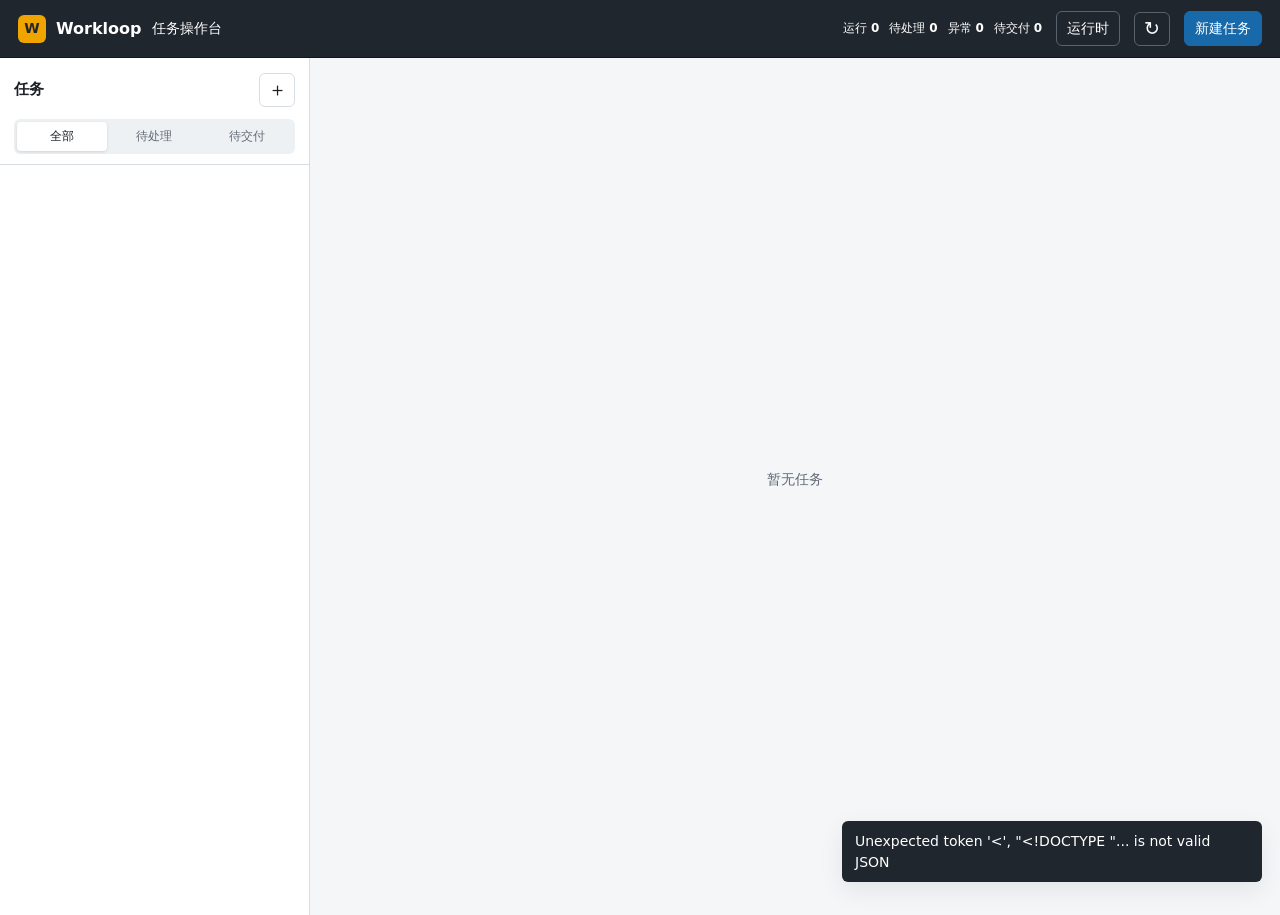
==== app/web/static/index.html @ a3e14381 "feat: complete self-hosted agent orchestration" ====
<!doctype html>
<html lang="zh-CN">
<head>
  <meta charset="utf-8">
  <meta name="viewport" content="width=device-width,initial-scale=1">
  <title>Workloop</title>
  <style>
    :root {
      --bg: #f4f6f8;
      --surface: #ffffff;
      --surface-2: #eef1f4;
      --line: #d8dde3;
      --text: #1b2026;
      --muted: #626b75;
      --accent: #1769aa;
      --accent-strong: #0f527f;
      --green: #197a4b;
      --green-bg: #e8f5ed;
      --amber: #946200;
      --amber-bg: #fff3d2;
      --red: #ad2f2f;
      --red-bg: #fdecec;
      --purple: #6950a1;
      --focus: #f0a400;
      --shadow: 0 8px 24px rgba(23, 31, 42, .08);
    }
    * { box-sizing: border-box; letter-spacing: 0; }
    html, body { margin: 0; min-height: 100%; background: var(--bg); color: var(--text); }
    body { font: 14px/1.45 Inter, ui-sans-serif, system-ui, -apple-system, "Segoe UI", sans-serif; }
    button, input, textarea, select { font: inherit; color: inherit; }
    button:focus-visible, input:focus-visible, textarea:focus-visible, select:focus-visible,
    [tabindex]:focus-visible { outline: 3px solid color-mix(in srgb, var(--focus) 70%, transparent); outline-offset: 2px; }
    button { border: 0; cursor: pointer; }
    .skip-link { position: fixed; left: 10px; top: -60px; z-index: 100; padding: 8px 10px; background: #fff; color: #111; }
    .skip-link:focus { top: 8px; }
    .topbar {
      height: 58px; display: flex; align-items: center; gap: 14px; padding: 0 18px;
      background: #20262d; color: #fff; border-bottom: 1px solid #11161b;
      position: sticky; top: 0; z-index: 20;
    }
    .brand { display: flex; align-items: center; gap: 10px; min-width: 260px; }
    .brand-mark {
      width: 28px; height: 28px; display: grid; place-items: center; border-radius: 6px;
      background: #f0a400; color: #20262d; font-weight: 800;
    }
    .brand strong { font-size: 16px; }
    .top-spacer { flex: 1; }
    .metrics { display: flex; gap: 10px; font-size: 12px; white-space: nowrap; }
    .metric strong { font-variant-numeric: tabular-nums; }
    .top-btn, .icon-btn {
      min-height: 34px; border-radius: 6px; background: transparent; color: inherit;
      border: 1px solid #59636e; padding: 6px 10px;
    }
    .top-btn:hover, .icon-btn:hover { background: rgba(255,255,255,.09); }
    .icon-btn { width: 36px; padding: 0; font-size: 19px; }
    .primary { background: var(--accent); color: #fff; border: 1px solid var(--accent); }
    .primary:hover { background: var(--accent-strong); }
    .danger { background: var(--red); color: #fff; border: 1px solid var(--red); }
    .quiet { background: var(--surface); border: 1px solid var(--line); }
    .quiet:hover { background: var(--surface-2); }
    .app { display: grid; grid-template-columns: 310px minmax(0, 1fr); min-height: calc(100vh - 58px); }
    .sidebar { background: var(--surface); border-right: 1px solid var(--line); min-width: 0; }
    .side-head { padding: 15px 14px 10px; border-bottom: 1px solid var(--line); }
    .side-title { display: flex; align-items: center; justify-content: space-between; margin-bottom: 12px; }
    .side-title h1 { font-size: 15px; margin: 0; }
    .filter-tabs { display: grid; grid-template-columns: repeat(3, 1fr); gap: 3px; background: var(--surface-2); padding: 3px; border-radius: 6px; }
    .filter-tabs button { background: transparent; border-radius: 4px; padding: 6px 4px; font-size: 12px; color: var(--muted); }
    .filter-tabs button.active { background: var(--surface); color: var(--text); box-shadow: 0 1px 3px rgba(0,0,0,.12); }
    .task-list { height: calc(100vh - 150px); overflow: auto; }
    .task-row {
      width: 100%; text-align: left; padding: 12px 14px; background: transparent;
      border-bottom: 1px solid var(--line); display: grid; gap: 7px; min-height: 86px;
    }
    .task-row:hover { background: #f7f9fb; }
    .task-row.selected { background: #eaf3fa; box-shadow: inset 3px 0 var(--accent); }
    .task-row-top { display: flex; align-items: flex-start; gap: 8px; }
    .task-row-title { font-weight: 650; min-width: 0; overflow-wrap: anywhere; flex: 1; }
    .task-meta { display: flex; justify-content: space-between; gap: 8px; color: var(--muted); font-size: 12px; }
    .status {
      display: inline-flex; align-items: center; min-height: 22px; padding: 2px 7px;
      border-radius: 999px; font-size: 11px; font-weight: 700; white-space: nowrap;
      color: #34404c; background: var(--surface-2);
    }
    .status.running, .status.queued { color: var(--accent-strong); background: #deeffb; }
    .status.human, .status.paused { color: var(--amber); background: var(--amber-bg); }
    .status.failed, .status.blocked { color: var(--red); background: var(--red-bg); }
    .status.ready, .status.delivered { color: var(--green); background: var(--green-bg); }
    .workspace { min-width: 0; }
    .empty { height: calc(100vh - 58px); display: grid; place-items: center; color: var(--muted); }
    .detail { max-width: 1180px; margin: 0 auto; padding: 20px 26px 60px; }
    .detail-head { display: flex; align-items: flex-start; gap: 18px; margin-bottom: 18px; }
    .mobile-back { display: none; }
    .detail-title { min-width: 0; flex: 1; }
    .detail-title h2 { font-size: 22px; line-height: 1.25; margin: 0 0 5px; overflow-wrap: anywhere; }
    .detail-title p { margin: 0; color: var(--muted); }
    .actions { display: flex; flex-wrap: wrap; justify-content: flex-end; gap: 8px; }
    .resolution { max-width: 360px; padding: 8px 10px; border-left: 3px solid var(--amber); background: var(--amber-bg); }
    .resolution strong, .resolution span { display: block; }
    .resolution span { margin-top: 2px; color: #594b25; font-size: 12px; }
    .cmd { min-height: 36px; padding: 7px 12px; border-radius: 6px; }
    .pipeline {
      display: grid; grid-template-columns: repeat(6, minmax(72px, 1fr)); gap: 0;
      margin: 0 0 22px; border: 1px solid var(--line); background: var(--surface);
    }
    .stage { position: relative; min-height: 64px; padding: 11px 10px 9px 34px; border-right: 1px solid var(--line); }
    .stage:last-child { border-right: 0; }
    .stage::before {
      content: ""; position: absolute; left: 12px; top: 15px; width: 12px; height: 12px;
      border: 2px solid #a9b1ba; border-radius: 50%; background: var(--surface);
    }
    .stage.done::before { background: var(--green); border-color: var(--green); }
    .stage.current::before { background: var(--accent); border-color: var(--accent); box-shadow: 0 0 0 4px #dcebfa; }
    .stage strong { display: block; font-size: 12px; }
    .stage span { color: var(--muted); font-size: 11px; }
    .alert { padding: 11px 13px; border-left: 4px solid var(--amber); background: var(--amber-bg); margin-bottom: 18px; overflow-wrap: anywhere; }
    .alert.error { border-color: var(--red); background: var(--red-bg); }
    .section { padding: 18px 0; border-top: 1px solid var(--line); }
    .section:first-of-type { border-top: 0; }
    .section h3 { font-size: 15px; margin: 0 0 12px; display: flex; align-items: center; justify-content: space-between; }
    .section h4 { font-size: 13px; margin: 15px 0 7px; }
    .kv { display: grid; grid-template-columns: 170px minmax(0, 1fr); gap: 7px 14px; margin: 0; }
    .kv dt { color: var(--muted); }
    .kv dd { margin: 0; overflow-wrap: anywhere; }
    .compact-list { margin: 0; padding-left: 19px; }
    pre {
      margin: 0; padding: 13px; overflow: auto; max-height: 440px; background: #20262d;
      color: #e7edf3; border-radius: 6px; font: 12px/1.5 ui-monospace, SFMono-Regular, Consolas, monospace;
      white-space: pre-wrap; overflow-wrap: anywhere;
    }
    .diff-add { color: #91e2aa; } .diff-del { color: #ff9d9d; } .diff-head { color: #8dc8ff; }
    table { width: 100%; border-collapse: collapse; font-size: 13px; }
    th, td { text-align: left; vertical-align: top; padding: 8px 9px; border-bottom: 1px solid var(--line); overflow-wrap: anywhere; }
    th { color: var(--muted); font-size: 11px; text-transform: uppercase; }
    .pass { color: var(--green); font-weight: 700; } .fail { color: var(--red); font-weight: 700; }
    .event-list { display: grid; gap: 0; border-left: 2px solid var(--line); margin-left: 7px; }
    .event { position: relative; display: grid; grid-template-columns: 110px 130px minmax(0, 1fr); gap: 10px; padding: 7px 10px 7px 17px; }
    .event::before { content: ""; position: absolute; left: -6px; top: 13px; width: 10px; height: 10px; border-radius: 50%; background: var(--surface); border: 2px solid var(--purple); }
    .event small { color: var(--muted); }
    details summary { cursor: pointer; color: var(--accent-strong); font-weight: 650; }
    dialog { width: min(600px, calc(100vw - 28px)); border: 1px solid var(--line); border-radius: 8px; padding: 0; box-shadow: var(--shadow); }
    dialog::backdrop { background: rgba(20, 27, 34, .52); }
    .dialog-head { display: flex; align-items: center; justify-content: space-between; padding: 14px 16px; border-bottom: 1px solid var(--line); }
    .dialog-head h2 { margin: 0; font-size: 17px; }
    .dialog-body { padding: 16px; display: grid; gap: 13px; }
    .dialog-actions { display: flex; justify-content: flex-end; gap: 8px; padding: 12px 16px; border-top: 1px solid var(--line); }
    label { display: grid; gap: 5px; font-weight: 650; }
    label span { font-size: 12px; color: var(--muted); font-weight: 500; }
    input, textarea, select { width: 100%; border: 1px solid #aeb6bf; border-radius: 5px; padding: 8px 9px; background: #fff; }
    textarea { min-height: 110px; resize: vertical; }
    .form-grid { display: grid; grid-template-columns: 1fr 1fr; gap: 12px; }
    .runtime-grid { display: grid; grid-template-columns: 110px 1fr 1fr; gap: 0; }
    .runtime-grid > div { padding: 9px; border-bottom: 1px solid var(--line); }
    .health-dot { display: inline-block; width: 8px; height: 8px; border-radius: 50%; background: #8f98a3; margin-right: 6px; }
    .health-dot.ok { background: var(--green); } .health-dot.bad { background: var(--red); }
    .toast { position: fixed; right: 18px; bottom: 18px; max-width: 420px; padding: 10px 13px; border-radius: 6px; background: #20262d; color: #fff; box-shadow: var(--shadow); z-index: 50; }
    .hidden { display: none !important; }
    @media (max-width: 820px) {
      .topbar { padding: 0 10px; } .brand { min-width: 0; } .brand span { display: none; }
      .app { grid-template-columns: 1fr; }
      .sidebar { border-right: 0; }
      .task-list { height: auto; max-height: 42vh; }
      .app.has-selection .sidebar { display: none; }
      .mobile-back { display: inline-flex; align-items: center; align-self: start; }
      .detail { padding: 15px 14px 50px; }
      .detail-head { display: grid; } .actions { justify-content: flex-start; }
      .pipeline { grid-template-columns: repeat(3, 1fr); }
      .stage:nth-child(3) { border-right: 0; } .stage:nth-child(-n+3) { border-bottom: 1px solid var(--line); }
      .kv { grid-template-columns: 1fr; gap: 2px; } .kv dd { margin-bottom: 7px; }
      .event { grid-template-columns: 90px 1fr; } .event > :last-child { grid-column: 1 / -1; }
      .form-grid { grid-template-columns: 1fr; }
      .runtime-grid { grid-template-columns: 90px 1fr; }
      .runtime-grid > div:nth-child(3n) { grid-column: 2; }
    }
    @media (max-width: 389px) {
      .topbar { height: auto; min-height: 58px; gap: 7px; flex-wrap: wrap; padding: 7px 8px; }
      .brand strong, .top-btn:not(.primary) { display: none; }
      .brand { min-width: 28px; }
      .metrics { order: 4; width: 100%; justify-content: space-between; gap: 4px; }
      .app { min-height: calc(100vh - 91px); }
    }
  </style>
</head>
<body>
  <a class="skip-link" href="#workspace">跳到任务详情</a>
  <header class="topbar">
    <div class="brand"><div class="brand-mark" aria-hidden="true">W</div><strong>Workloop</strong><span>任务操作台</span></div>
    <div class="top-spacer"></div>
    <div class="metrics" id="metrics" role="status" aria-live="polite" aria-label="运行指标">
      <span class="metric">运行 <strong id="metricRunning">0</strong></span>
      <span class="metric">待处理 <strong id="metricWaiting">0</strong></span>
      <span class="metric">异常 <strong id="metricProblems">0</strong></span>
      <span class="metric">待交付 <strong id="metricReady">0</strong></span>
    </div>
    <button class="top-btn" id="runtimeButton" type="button">运行时</button>
    <button class="icon-btn" id="refreshButton" type="button" title="刷新" aria-label="刷新任务">↻</button>
    <button class="top-btn primary" id="newTaskButton" type="button">新建任务</button>
  </header>
  <main class="app" id="app">
    <aside class="sidebar" aria-label="任务列表">
      <div class="side-head">
        <div class="side-title"><h1>任务</h1><button class="icon-btn quiet" id="projectButton" type="button" title="注册项目" aria-label="注册项目">＋</button></div>
        <div class="filter-tabs" role="group" aria-label="任务筛选">
          <button type="button" data-filter="all" aria-pressed="true" class="active">全部</button>
          <button type="button" data-filter="attention" aria-pressed="false">待处理</button>
          <button type="button" data-filter="ready" aria-pressed="false">待交付</button>
        </div>
      </div>
      <div class="task-list" id="taskList" aria-live="polite"></div>
    </aside>
    <section class="workspace" id="workspace" aria-live="polite"><div class="empty">暂无任务</div></section>
  </main>
  <div class="toast hidden" id="toast" role="status" aria-live="polite"></div>

  <dialog id="taskDialog" aria-labelledby="taskDialogTitle">
    <form method="dialog" id="taskForm">
      <div class="dialog-head"><h2 id="taskDialogTitle">新建任务</h2><button class="icon-btn quiet" value="cancel" aria-label="关闭">×</button></div>
      <div class="dialog-body">
        <label>项目<select id="taskProject" required></select></label>
        <label>标题<input id="taskTitle" required maxlength="160"></label>
        <label>需求<textarea id="taskRequirement" required></textarea></label>
        <details><summary>预算</summary><div class="form-grid" style="margin-top:12px">
          <label>总时长（秒）<input id="taskTotal" type="number" min="1" value="7200"></label>
          <label>单次调用（秒）<input id="taskCall" type="number" min="1" value="1800"></label>
          <label>无事件（秒）<input id="taskIdle" type="number" min="1" value="120"></label>
          <label>最大轮次<input id="taskRounds" type="number" min="1" value="3"></label>
        </div></details>
      </div>
      <div class="dialog-actions"><button class="cmd quiet" value="cancel">取消</button><button class="cmd primary" type="submit" value="default">创建</button></div>
    </form>
  </dialog>

  <dialog id="projectDialog" aria-labelledby="projectDialogTitle">
    <form method="dialog" id="projectForm">
      <div class="dialog-head"><h2 id="projectDialogTitle">注册项目</h2><button class="icon-btn quiet" value="cancel" aria-label="关闭">×</button></div>
      <div class="dialog-body">
        <label>名称<input id="projectName" required maxlength="120"></label>
        <label>仓库目录<input id="projectPath" required></label>
        <div class="form-grid"><label>目标分支<input id="projectBranch" value="main"></label><label>项目配置<input id="projectConfig" value=".workloop/project.toml"></label></div>
      </div>
      <div class="dialog-actions"><button class="cmd quiet" value="cancel">取消</button><button class="cmd primary" type="submit" value="default">注册</button></div>
    </form>
  </dialog>

  <dialog id="runtimeDialog" aria-labelledby="runtimeDialogTitle">
    <div class="dialog-head"><h2 id="runtimeDialogTitle">运行时</h2><button class="icon-btn quiet" data-close="runtimeDialog" aria-label="关闭">×</button></div>
    <div class="dialog-body" id="runtimeBody"></div>
  </dialog>

  <dialog id="budgetDialog" aria-labelledby="budgetDialogTitle">
    <form method="dialog" id="budgetForm">
      <div class="dialog-head"><h2 id="budgetDialogTitle">调整预算</h2><button class="icon-btn quiet" value="cancel" aria-label="关闭">×</button></div>
      <div class="dialog-body form-grid">
        <label>总时长（秒）<input id="budgetTotal" type="number" min="1" required></label>
        <label>单次调用（秒）<input id="budgetCall" type="number" min="1" required></label>
        <label>无事件（秒）<input id="budgetIdle" type="number" min="1" required></label>
        <label>最大轮次<input id="budgetRounds" type="number" min="1" required></label>
        <label>费用上限（USD）<input id="budgetCost" type="number" min="0.01" step="0.01"></label>
      </div>
      <div class="dialog-actions"><button class="cmd quiet" value="cancel">取消</button><button class="cmd primary" type="submit" value="default">更新</button></div>
    </form>
  </dialog>

  <dialog id="clarificationDialog" aria-labelledby="clarificationDialogTitle">
    <form method="dialog" id="clarificationForm">
      <div class="dialog-head"><h2 id="clarificationDialogTitle">回答澄清</h2><button class="icon-btn quiet" value="cancel" aria-label="关闭">×</button></div>
      <div class="dialog-body">
        <p id="clarificationQuestion"></p>
        <label>答复<textarea id="clarificationAnswer" required></textarea></label>
      </div>
      <div class="dialog-actions"><button class="cmd quiet" value="cancel">取消</button><button class="cmd primary" type="submit" value="default">提交答复</button></div>
    </form>
  </dialog>

  <dialog id="deliveryDialog" aria-labelledby="deliveryDialogTitle">
    <form method="dialog" id="deliveryForm">
      <div class="dialog-head"><h2 id="deliveryDialogTitle">确认交付</h2><button class="icon-btn quiet" value="cancel" aria-label="关闭">×</button></div>
      <div class="dialog-body"><label>策略<select id="deliveryStrategy"><option value="merge">Merge</option><option value="cherry-pick">Cherry-pick</option></select></label></div>
      <div class="dialog-actions"><button class="cmd quiet" value="cancel">取消</button><button class="cmd danger" type="submit" value="default">确认交付</button></div>
    </form>
  </dialog>

  <script>
    const state = { tasks: [], projects: [], selected: null, detail: null, filter: "all" };
    const $ = id => document.getElementById(id);
    const esc = value => String(value ?? "").replace(/[&<>"']/g, c => ({"&":"&amp;","<":"&lt;",">":"&gt;",'"':"&quot;","'":"&#39;"}[c]));
    const labels = {
      queued_for_analysis:"排队分析", analyzing:"分析中", waiting_for_plan_approval:"待批准计划",
      queued_for_execution:"排队执行", queued_for_recovery:"排队恢复", executing:"执行中",
      validating:"验证中", reviewing:"审核中", replanning:"重新规划", interrupted:"已中断",
      paused:"已暂停", failed:"失败", blocked:"阻塞", integration_required:"待重新整合",
      integrating:"重新整合", ready_to_deliver:"待交付", delivered:"已交付", cancelled:"已取消", draft:"草稿"
    };
    const running = new Set(["queued_for_analysis","queued_for_execution","queued_for_recovery","analyzing","executing","validating","reviewing","replanning","integrating"]);
    const human = new Set(["waiting_for_plan_approval","interrupted","paused","integration_required"]);
    function statusClass(s) { if (running.has(s)) return s.startsWith("queued") ? "queued" : "running"; if (human.has(s)) return s === "paused" ? "paused" : "human"; if (["failed","blocked"].includes(s)) return s; if (["ready_to_deliver","delivered"].includes(s)) return s === "delivered" ? "delivered" : "ready"; return ""; }
    function fmtTime(value) { if (!value) return ""; const d = new Date(value); return Number.isNaN(d.valueOf()) ? value : d.toLocaleString([], {month:"2-digit",day:"2-digit",hour:"2-digit",minute:"2-digit"}); }
    async function api(path, options={}) { const response = await fetch(path, {headers:{"Content-Type":"application/json"}, ...options}); const data = await response.json(); if (!response.ok) throw new Error(data.error || `HTTP ${response.status}`); return data; }
    const post = (path, body={}) => api(path, {method:"POST", body:JSON.stringify(body)});
    function toast(message) { const el=$("toast"); el.textContent=message; el.classList.remove("hidden"); clearTimeout(toast.timer); toast.timer=setTimeout(()=>el.classList.add("hidden"),3600); }
    function filteredTasks() { if (state.filter === "attention") return state.tasks.filter(t => human.has(t.status) || ["failed","blocked"].includes(t.status)); if (state.filter === "ready") return state.tasks.filter(t => t.status === "ready_to_deliver"); return state.tasks; }
    function taskKey(t){return t.task_key||t.task_id;}
    function renderTasks() { const list=filteredTasks(); $("taskList").innerHTML=list.length ? list.map(t=>`<button type="button" class="task-row ${taskKey(t)===state.selected?"selected":""}" data-task="${esc(taskKey(t))}"><span class="task-row-top"><span class="task-row-title">${esc(t.title)}</span><span class="status ${statusClass(t.status)}">${esc(labels[t.status]||t.status)}</span></span><span class="task-meta"><span>${esc(t.read_only?"历史 · 只读":t.project_name||t.project_id)}</span><span>${t.queue_position?`队列 ${t.queue_position}`:fmtTime(t.updated_at)}</span></span></button>`).join("") : `<div class="empty" style="height:180px">当前筛选无任务</div>`; document.querySelectorAll("[data-task]").forEach(el=>el.onclick=()=>{const task=state.tasks.find(t=>taskKey(t)===el.dataset.task);selectTask(el.dataset.task,task?.detail_url)}); }
    async function loadProjects() { state.projects=await api("/api/agent/projects"); $("taskProject").innerHTML=state.projects.map(p=>`<option value="${esc(p.project_id)}">${esc(p.name)}</option>`).join(""); }
    function renderMetrics(metrics) { const tasks=metrics.tasks||{}; $("metricRunning").textContent=tasks.running||0; $("metricWaiting").textContent=tasks.waiting_for_human||0; $("metricProblems").textContent=(tasks.failed||0)+(tasks.blocked||0); $("metricReady").textContent=tasks.ready_to_deliver||0; }
    async function loadTasks(refreshDetail=false) { const [active,history,metrics]=await Promise.all([api("/api/agent/tasks"),api("/api/agent/history"),api("/api/agent/metrics")]); state.tasks=[...active,...history]; renderTasks(); renderMetrics(metrics); if (state.selected && refreshDetail){const task=state.tasks.find(t=>taskKey(t)===state.selected);if(task)await loadDetail(state.selected,task.detail_url);} }
    async function selectTask(key,detailUrl) { state.selected=key; location.hash=encodeURIComponent(key); $("app").classList.add("has-selection"); renderTasks(); await loadDetail(key,detailUrl); }
    function stageState(detail, index) { const order={draft:0,queued_for_analysis:0,analyzing:0,waiting_for_plan_approval:1,queued_for_execution:2,executing:2,validating:3,reviewing:4,replanning:1,integration_required:5,integrating:3,ready_to_deliver:5,delivered:6}; const n=order[detail.status]??0; return index<n?"done":index===n?"current":""; }
    function pipeline(detail) { const names=["分析","计划","执行","验证","审核","交付"]; return `<div class="pipeline" aria-label="任务阶段">${names.map((name,i)=>{const state=stageState(detail,i);return `<div class="stage ${state}"${state==="current"?' aria-current="step"':""}><strong>${name}</strong><span>${i<5?`阶段 ${i+1}`:"Git"}</span></div>`}).join("")}</div>`; }
    function actionButton(a) { if (a.manual) return `<div class="resolution"><strong>${esc(a.label)}</strong><span>${esc(a.description)}</span></div>`; const cls=a.requires_confirmation?"danger":a.id==="approve"||a.id==="prepare_delivery"||a.id==="clarify"?"primary":"quiet"; return `<button class="cmd ${cls}" data-action="${esc(a.id)}"${a.description?` title="${esc(a.description)}"`:""}>${esc(a.label)}</button>`; }
    function renderPlan(plan,clarifications=[]) { if (!plan || plan.available===false) return ""; return `<section class="section"><h3>计划</h3><dl class="kv"><dt>需求理解</dt><dd>${esc(plan.requirement_understanding)}</dd><dt>实施步骤</dt><dd><ol class="compact-list">${(plan.steps||[]).map(x=>`<li>${esc(x)}</li>`).join("")}</ol></dd><dt>验收标准</dt><dd><ul class="compact-list">${(plan.acceptance_criteria||[]).map(x=>`<li>${esc(x)}</li>`).join("")}</ul></dd><dt>必须测试</dt><dd>${(plan.required_tests||[]).map(esc).join("、")}</dd><dt>风险</dt><dd>${(plan.risks||[]).map(esc).join("；")||"无"}</dd>${plan.open_questions?.length?`<dt>待澄清</dt><dd>${plan.open_questions.map(esc).join("；")}</dd>`:""}${clarifications.length?`<dt>澄清记录</dt><dd>${clarifications.map(x=>`${esc(x.question)}<br><strong>${esc(x.answer)}</strong>`).join("<br>")}</dd>`:""}</dl></section>`; }
    function colorDiff(diff) { return esc(diff).split("\n").map(line=>`<span class="${line.startsWith("+")&&!line.startsWith("+++")?"diff-add":line.startsWith("-")&&!line.startsWith("---")?"diff-del":line.startsWith("@@")?"diff-head":""}">${line}</span>`).join("\n"); }
    function renderRounds(rounds) { if (!rounds?.length) return ""; const latest=rounds[rounds.length-1]; let html=`<section class="section"><h3>变更与验证 <span>第 ${esc(latest.round)} 轮</span></h3>`; if(latest.diff) html+=`<h4>Diff</h4><pre>${colorDiff(latest.diff)}</pre>`; if(latest.validation) html+=`<h4>确定性验证</h4><table><thead><tr><th>检查</th><th>结果</th><th>输出</th></tr></thead><tbody>${(latest.validation.checks||[]).map(c=>`<tr><td>${esc(c.name||c.command)}</td><td class="${c.exit_code===0&&!c.error?"pass":"fail"}">${c.exit_code===0&&!c.error?"通过":"失败"}</td><td>${esc(c.error||c.stdout||"")}</td></tr>`).join("")}</tbody></table>`; if(latest.review) html+=`<h4>独立审核</h4><p><span class="status ${latest.review.verdict==="pass"?"ready":"human"}">${esc(latest.review.verdict)}</span> ${esc(latest.review.summary||"")}</p>${(latest.review.issues||[]).length?`<table><thead><tr><th>位置</th><th>问题</th><th>建议</th></tr></thead><tbody>${latest.review.issues.map(i=>`<tr><td>${esc(i.file)}:${esc(i.line)}</td><td>${esc(i.message)}</td><td>${esc(i.suggestion)}</td></tr>`).join("")}</tbody></table>`:""}`; if(rounds.length>1) html+=`<details><summary>历史轮次（${rounds.length-1}）</summary>${rounds.slice(0,-1).map(r=>`<h4>第 ${esc(r.round)} 轮 · ${esc(r.review?.verdict||(r.validation?.passed===false?"未通过":"完成"))}</h4>${r.diff?`<pre>${colorDiff(r.diff)}</pre>`:""}`).join("")}</details>`; return html+`</section>`; }
    function renderEvents(runs) { const events=[]; (runs||[]).forEach(run=>(run.events||[]).forEach(e=>events.push({...e,run_role:run.role}))); if(!events.length) return ""; return `<section class="section"><h3>运行事件</h3><div class="event-list">${events.slice(-80).map(e=>`<div class="event"><small>${esc(fmtTime(e.at))}</small><strong>${esc(e.run_role||e.role)}</strong><span>${esc(e.event_type)}${e.raw_type?` · ${esc(e.raw_type)}`:""}</span></div>`).join("")}</div></section>`; }
    function renderReport(r) { if(!r || r.available===false) return ""; return `<section class="section"><h3>DeliveryReport</h3><dl class="kv"><dt>任务提交</dt><dd><code>${esc(r.task_commit)}</code></dd><dt>目标提交</dt><dd><code>${esc(r.target_commit)}</code></dd><dt>修改文件</dt><dd>${(r.modified_files||[]).map(esc).join("、")}</dd><dt>审核</dt><dd>${esc(r.review_summary)}</dd><dt>已知风险</dt><dd>${(r.known_risks||[]).map(esc).join("；")||"无"}</dd><dt>人工后续</dt><dd>${(r.human_next_steps||[]).map(esc).join("；")}</dd></dl></section>`; }
    function renderBudget(d) { const b=d.budget||{}; return `<section class="section"><h3>运行身份与预算</h3><dl class="kv"><dt>任务分支</dt><dd><code>${esc(d.task_branch)}</code></dd><dt>基线</dt><dd><code>${esc(d.base_commit)}</code></dd><dt>Session</dt><dd>${Object.entries(d.sessions||{}).map(([k,v])=>`${esc(k)}: <code>${esc(v)}</code>`).join("<br>")||"无"}</dd><dt>活动时间</dt><dd>${Number(b.consumed_active_seconds||0).toFixed(2)} / ${esc(b.total_timeout_seconds)} 秒</dd><dt>费用</dt><dd>$${Number(b.consumed_cost_usd||0).toFixed(4)}${b.max_cost_usd!=null?` / $${esc(b.max_cost_usd)}`:""}</dd><dt>轮次</dt><dd>${esc(d.plan_iteration)} / ${esc(b.max_iterations)}</dd></dl></section>`; }
    function renderLegacyArtifact(name,item){if(!item?.available)return `<dt>${esc(name)}</dt><dd class="fail">${esc(item?.error||"不可用")}</dd>`;const content=typeof item.content==="string"?item.content:JSON.stringify(item.content,null,2);return `<dt>${esc(name)}</dt><dd><pre>${esc(content)}</pre></dd>`;}
    function renderLegacy(d){const artifacts=Object.entries(d.artifacts||{}).map(([name,item])=>renderLegacyArtifact(name,item)).join("");const plan=renderLegacyArtifact("计划",d.plan);return `<article class="detail"><div class="detail-head"><button class="cmd quiet mobile-back" id="backButton" type="button">← 任务</button><div class="detail-title"><h2>${esc(d.title)}</h2><p>历史工作流 · 只读 · <span class="status">${esc(d.status)}</span></p></div></div><div class="alert">此任务由 legacy-v1 工作流创建，仅保留只读审计视图。新执行请创建 Agent Runtime 任务。</div><section class="section"><h3>历史任务</h3><dl class="kv"><dt>目标</dt><dd>${esc(d.goal)}</dd><dt>迭代</dt><dd>${esc(d.iteration)}</dd>${plan}${artifacts}</dl></section></article>`;}
    async function loadDetail(key,detailUrl) { try { const d=await api(detailUrl||`/api/agent/tasks/${encodeURIComponent(key)}`); state.detail=d; if(d.read_only){$("workspace").innerHTML=renderLegacy(d);}else{const alert=d.error?`<div class="alert ${["failed","blocked"].includes(d.status)?"error":""}" role="alert">${esc(d.error)}</div>`:""; $("workspace").innerHTML=`<article class="detail"><div class="detail-head"><button class="cmd quiet mobile-back" id="backButton" type="button">← 任务</button><div class="detail-title"><h2>${esc(d.title)}</h2><p>${esc(d.project_name)} · <span class="status ${statusClass(d.status)}">${esc(labels[d.status]||d.status)}</span></p></div><div class="actions" aria-label="当前可用操作">${(d.actions||[]).map(actionButton).join("")}</div></div>${pipeline(d)}${alert}${renderPlan(d.plan,d.clarifications)}${renderRounds(d.rounds)}${renderEvents(d.runs)}${renderReport(d.delivery_report)}${renderBudget(d)}</article>`;} $("backButton").onclick=()=>{$("app").classList.remove("has-selection");state.selected=null;location.hash="";renderTasks();}; document.querySelectorAll("[data-action]").forEach(b=>b.onclick=()=>runAction(b.dataset.action)); } catch(e){ toast(e.message); } }
    async function runAction(action) { const id=state.selected; try { if(action==="approve") await post(`/api/agent/tasks/${id}/approve`); else if(action==="clarify") return openClarification(); else if(action==="resume"||action==="rerun") await post(`/api/agent/tasks/${id}/${action}`); else if(action==="terminate"){if(!confirm("确认终止任务？"))return;await post(`/api/agent/tasks/${id}/terminate`);} else if(action==="prepare_delivery") await post(`/api/agent/tasks/${id}/prepare-delivery`); else if(action==="integrate") await post(`/api/agent/tasks/${id}/integrate`); else if(action==="update_budget") return openBudget(); else if(action==="deliver") return $("deliveryDialog").showModal(); toast("操作已提交"); await loadTasks(true); } catch(e){toast(e.message);} }
    function openClarification(){const action=(state.detail.actions||[]).find(x=>x.id==="clarify");$("clarificationQuestion").textContent=action?.description||state.detail.plan?.open_questions?.[0]||"";$("clarificationAnswer").value="";$("clarificationDialog").showModal();$("clarificationAnswer").focus();}
    function openBudget(){const b=state.detail.budget;$("budgetTotal").value=b.total_timeout_seconds;$("budgetCall").value=b.call_timeout_seconds;$("budgetIdle").value=b.idle_timeout_seconds;$("budgetRounds").value=b.max_iterations;$("budgetCost").value=b.max_cost_usd??"";$("budgetDialog").showModal();}
    async function showRuntime(){ $("runtimeDialog").showModal(); $("runtimeBody").innerHTML="加载中"; try{const d=await api("/api/agent/runtime-health");const health=d.health||{};$("runtimeBody").innerHTML=`<div class="runtime-grid"><div><strong>角色</strong></div><div><strong>Runtime / Model</strong></div><div><strong>状态</strong></div>${Object.entries(d.profiles||{}).map(([role,p])=>{const h=health[role]||health;const ok=h.available===true;return `<div>${esc(role)}</div><div>${esc(p.runtime)} · ${esc(p.model||"default")}</div><div><span class="health-dot ${ok?"ok":"bad"}"></span>${ok?"可用":esc(h.error||"不可用")}</div>`}).join("")}</div>${d.worker_error?`<div class="alert error">${esc(d.worker_error)}</div>`:""}`;}catch(e){$("runtimeBody").textContent=e.message;} }
    document.querySelectorAll("[data-filter]").forEach(b=>b.onclick=()=>{state.filter=b.dataset.filter;document.querySelectorAll("[data-filter]").forEach(x=>{x.classList.toggle("active",x===b);x.setAttribute("aria-pressed",x===b?"true":"false")});renderTasks();});
    document.querySelectorAll("[data-close]").forEach(b=>b.onclick=()=>$(b.dataset.close).close());
    $("refreshButton").onclick=()=>loadTasks(true).catch(e=>toast(e.message)); $("runtimeButton").onclick=showRuntime; $("projectButton").onclick=()=>$("projectDialog").showModal();
    $("newTaskButton").onclick=async()=>{if(!state.projects.length){$("projectDialog").showModal();return;}$("taskDialog").showModal();};
    $("projectForm").onsubmit=async e=>{if(e.submitter?.value==="cancel")return;e.preventDefault();try{await post("/api/agent/projects",{name:$("projectName").value,repository:$("projectPath").value,default_branch:$("projectBranch").value,config_path:$("projectConfig").value});$("projectDialog").close();await loadProjects();toast("项目已注册");}catch(err){toast(err.message);}};
    $("taskForm").onsubmit=async e=>{if(e.submitter?.value==="cancel")return;e.preventDefault();try{const task=await post("/api/agent/tasks",{project_id:$("taskProject").value,title:$("taskTitle").value,requirement:$("taskRequirement").value,budget:{total_timeout_seconds:+$("taskTotal").value,call_timeout_seconds:+$("taskCall").value,idle_timeout_seconds:+$("taskIdle").value,max_iterations:+$("taskRounds").value}});$("taskDialog").close();await loadTasks();await selectTask(task.task_id);}catch(err){toast(err.message);}};
    $("budgetForm").onsubmit=async e=>{if(e.submitter?.value==="cancel")return;e.preventDefault();try{await post(`/api/agent/tasks/${state.selected}/budget`,{total_timeout_seconds:+$("budgetTotal").value,call_timeout_seconds:+$("budgetCall").value,idle_timeout_seconds:+$("budgetIdle").value,max_iterations:+$("budgetRounds").value,max_cost_usd:$("budgetCost").value?+$("budgetCost").value:null});$("budgetDialog").close();await loadTasks(true);}catch(err){toast(err.message);}};
    $("clarificationForm").onsubmit=async e=>{if(e.submitter?.value==="cancel")return;e.preventDefault();try{await post(`/api/agent/tasks/${state.selected}/clarify`,{answer:$("clarificationAnswer").value});$("clarificationDialog").close();await loadTasks(true);toast("澄清已提交");}catch(err){toast(err.message);}};
    $("deliveryForm").onsubmit=async e=>{if(e.submitter?.value==="cancel")return;e.preventDefault();try{await post(`/api/agent/tasks/${state.selected}/deliver`,{strategy:$("deliveryStrategy").value,confirmed:true});$("deliveryDialog").close();await loadTasks(true);toast("交付完成");}catch(err){toast(err.message);}};
    window.addEventListener("hashchange",()=>{const key=decodeURIComponent(location.hash.slice(1));if(key&&key!==state.selected){const task=state.tasks.find(t=>taskKey(t)===key);if(task)selectTask(key,task.detail_url);}});
    async function init(){try{await Promise.all([loadProjects(),loadTasks()]);const key=decodeURIComponent(location.hash.slice(1));const task=state.tasks.find(t=>taskKey(t)===key);if(task)await selectTask(key,task.detail_url);}catch(e){toast(e.message);}}
    init(); setInterval(()=>loadTasks(Boolean(state.selected)).catch(()=>{}),4000);
  </script>
</body>
</html>
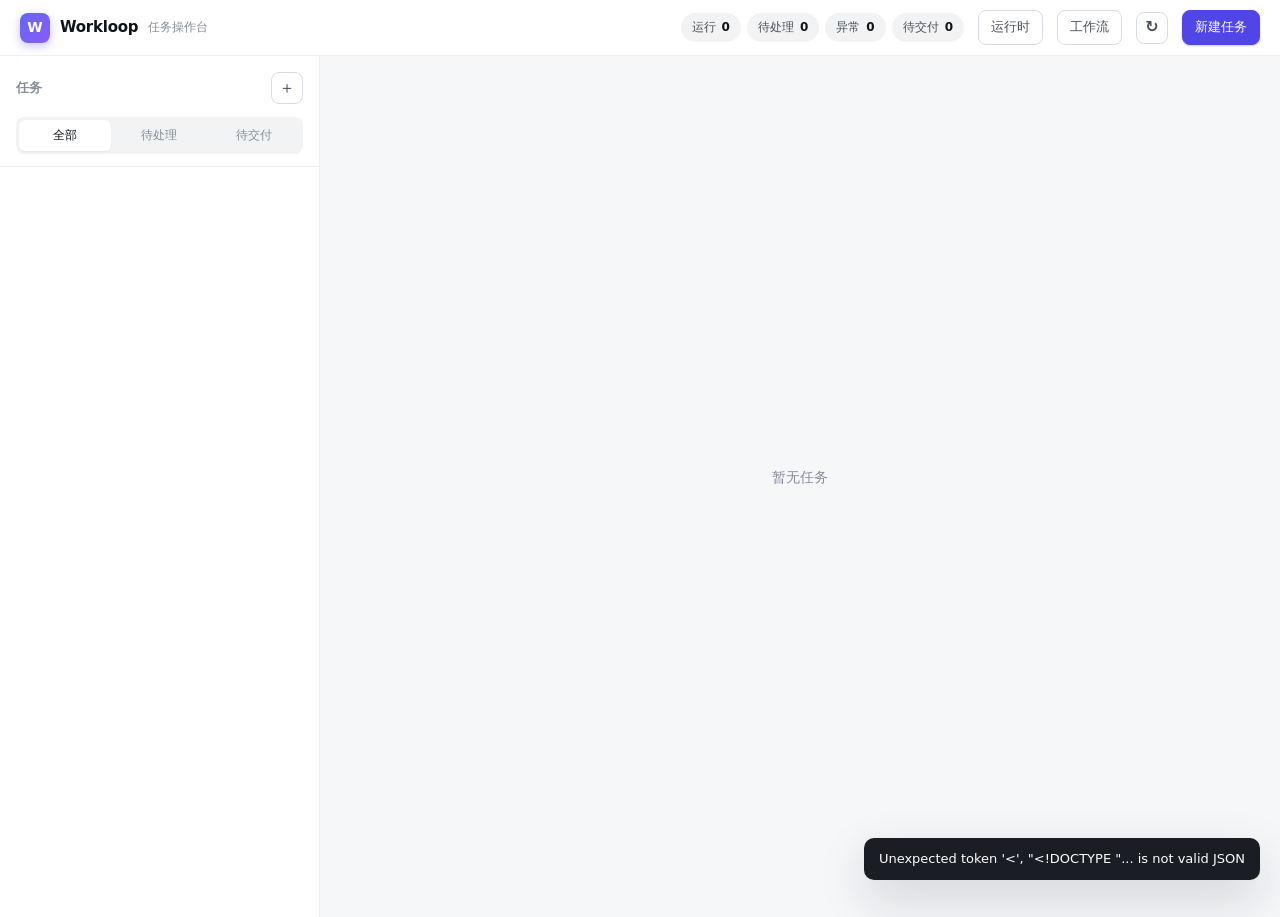
==== commit ed82bdca: "feat: add controlled multi-agent workflows" ====
--- a/app/web/static/index.html
+++ b/app/web/static/index.html
@@ -6,177 +6,252 @@
   <title>Workloop</title>
   <style>
     :root {
-      --bg: #f4f6f8;
+      --bg: #f6f7f9;
       --surface: #ffffff;
-      --surface-2: #eef1f4;
-      --line: #d8dde3;
-      --text: #1b2026;
-      --muted: #626b75;
-      --accent: #1769aa;
-      --accent-strong: #0f527f;
-      --green: #197a4b;
-      --green-bg: #e8f5ed;
-      --amber: #946200;
-      --amber-bg: #fff3d2;
-      --red: #ad2f2f;
-      --red-bg: #fdecec;
-      --purple: #6950a1;
-      --focus: #f0a400;
-      --shadow: 0 8px 24px rgba(23, 31, 42, .08);
-    }
-    * { box-sizing: border-box; letter-spacing: 0; }
+      --surface-2: #f2f3f5;
+      --surface-3: #e8eaee;
+      --line: #eceef1;
+      --line-strong: #d9dce2;
+      --text: #0f1419;
+      --text-2: #4a5159;
+      --muted: #868d96;
+      --accent: #4f46e5;
+      --accent-hover: #4338ca;
+      --accent-soft: #eef2ff;
+      --green: #16a34a;
+      --green-bg: #ecfdf5;
+      --amber: #b45309;
+      --amber-bg: #fef3c7;
+      --red: #dc2626;
+      --red-bg: #fef2f2;
+      --violet: #7c3aed;
+      --shadow-sm: 0 1px 2px rgba(16,24,40,.05);
+      --shadow: 0 4px 14px rgba(16,24,40,.07);
+      --shadow-lg: 0 18px 48px rgba(16,24,40,.16);
+      --radius: 10px;
+      --font: 'Inter', ui-sans-serif, system-ui, -apple-system, "Segoe UI", "PingFang SC", "Microsoft YaHei", sans-serif;
+      --mono: ui-monospace, "SF Mono", SFMono-Regular, "JetBrains Mono", Consolas, monospace;
+    }
+    * { box-sizing: border-box; }
     html, body { margin: 0; min-height: 100%; background: var(--bg); color: var(--text); }
-    body { font: 14px/1.45 Inter, ui-sans-serif, system-ui, -apple-system, "Segoe UI", sans-serif; }
+    body { font: 14px/1.55 var(--font); -webkit-font-smoothing: antialiased; text-rendering: optimizeLegibility; }
     button, input, textarea, select { font: inherit; color: inherit; }
     button:focus-visible, input:focus-visible, textarea:focus-visible, select:focus-visible,
-    [tabindex]:focus-visible { outline: 3px solid color-mix(in srgb, var(--focus) 70%, transparent); outline-offset: 2px; }
+    [tabindex]:focus-visible { outline: 2px solid var(--accent); outline-offset: 2px; border-radius: 6px; }
     button { border: 0; cursor: pointer; }
-    .skip-link { position: fixed; left: 10px; top: -60px; z-index: 100; padding: 8px 10px; background: #fff; color: #111; }
-    .skip-link:focus { top: 8px; }
+    a { color: var(--accent); }
+
+    /* ---- Skip link & top bar ---- */
+    .skip-link { position: fixed; left: 12px; top: -60px; z-index: 100; padding: 8px 12px; background: #fff; color: #111; border-radius: 8px; box-shadow: var(--shadow); }
+    .skip-link:focus { top: 10px; }
     .topbar {
-      height: 58px; display: flex; align-items: center; gap: 14px; padding: 0 18px;
-      background: #20262d; color: #fff; border-bottom: 1px solid #11161b;
+      height: 56px; display: flex; align-items: center; gap: 14px; padding: 0 20px;
+      background: var(--surface); border-bottom: 1px solid var(--line);
       position: sticky; top: 0; z-index: 20;
     }
-    .brand { display: flex; align-items: center; gap: 10px; min-width: 260px; }
+    .brand { display: flex; align-items: center; gap: 10px; min-width: 248px; }
     .brand-mark {
-      width: 28px; height: 28px; display: grid; place-items: center; border-radius: 6px;
-      background: #f0a400; color: #20262d; font-weight: 800;
-    }
-    .brand strong { font-size: 16px; }
+      width: 30px; height: 30px; display: grid; place-items: center; border-radius: 8px;
+      background: linear-gradient(135deg, #6366f1, #8b5cf6); color: #fff; font-weight: 800; font-size: 14px;
+      box-shadow: 0 3px 10px rgba(79,70,229,.32);
+    }
+    .brand strong { font-size: 15px; font-weight: 680; letter-spacing: -.015em; }
+    .brand span { color: var(--muted); font-size: 12px; font-weight: 500; }
     .top-spacer { flex: 1; }
-    .metrics { display: flex; gap: 10px; font-size: 12px; white-space: nowrap; }
-    .metric strong { font-variant-numeric: tabular-nums; }
+    .metrics { display: flex; gap: 6px; font-size: 12px; white-space: nowrap; }
+    .metric {
+      display: inline-flex; align-items: center; gap: 6px; padding: 5px 11px; border-radius: 999px;
+      background: var(--surface-2); color: var(--text-2); font-weight: 500;
+    }
+    .metric strong { font-variant-numeric: tabular-nums; color: var(--text); font-weight: 700; }
     .top-btn, .icon-btn {
-      min-height: 34px; border-radius: 6px; background: transparent; color: inherit;
-      border: 1px solid #59636e; padding: 6px 10px;
-    }
-    .top-btn:hover, .icon-btn:hover { background: rgba(255,255,255,.09); }
-    .icon-btn { width: 36px; padding: 0; font-size: 19px; }
-    .primary { background: var(--accent); color: #fff; border: 1px solid var(--accent); }
-    .primary:hover { background: var(--accent-strong); }
+      min-height: 32px; border-radius: 8px; background: var(--surface); color: var(--text-2);
+      border: 1px solid var(--line-strong); padding: 6px 12px; font-size: 13px; font-weight: 550;
+      transition: background .15s, border-color .15s, color .15s;
+    }
+    .top-btn:hover, .icon-btn:hover { background: var(--surface-2); color: var(--text); border-color: var(--muted); }
+    .icon-btn { width: 32px; padding: 0; font-size: 16px; display: grid; place-items: center; }
+    .primary { background: var(--accent); color: #fff; border: 1px solid var(--accent); box-shadow: 0 1px 2px rgba(79,70,229,.3); }
+    .primary:hover { background: var(--accent-hover); border-color: var(--accent-hover); color: #fff; }
     .danger { background: var(--red); color: #fff; border: 1px solid var(--red); }
-    .quiet { background: var(--surface); border: 1px solid var(--line); }
-    .quiet:hover { background: var(--surface-2); }
-    .app { display: grid; grid-template-columns: 310px minmax(0, 1fr); min-height: calc(100vh - 58px); }
+    .danger:hover { background: #b91c1c; border-color: #b91c1c; color: #fff; }
+    .quiet { background: var(--surface); border: 1px solid var(--line-strong); color: var(--text-2); }
+    .quiet:hover { background: var(--surface-2); color: var(--text); }
+
+    /* ---- App shell ---- */
+    .app { display: grid; grid-template-columns: 320px minmax(0, 1fr); min-height: calc(100vh - 56px); }
     .sidebar { background: var(--surface); border-right: 1px solid var(--line); min-width: 0; }
-    .side-head { padding: 15px 14px 10px; border-bottom: 1px solid var(--line); }
-    .side-title { display: flex; align-items: center; justify-content: space-between; margin-bottom: 12px; }
-    .side-title h1 { font-size: 15px; margin: 0; }
-    .filter-tabs { display: grid; grid-template-columns: repeat(3, 1fr); gap: 3px; background: var(--surface-2); padding: 3px; border-radius: 6px; }
-    .filter-tabs button { background: transparent; border-radius: 4px; padding: 6px 4px; font-size: 12px; color: var(--muted); }
-    .filter-tabs button.active { background: var(--surface); color: var(--text); box-shadow: 0 1px 3px rgba(0,0,0,.12); }
+    .side-head { padding: 16px 16px 12px; border-bottom: 1px solid var(--line); }
+    .side-title { display: flex; align-items: center; justify-content: space-between; margin-bottom: 13px; }
+    .side-title h1 { font-size: 13px; margin: 0; font-weight: 650; letter-spacing: .02em; text-transform: uppercase; color: var(--muted); }
+    .filter-tabs { display: grid; grid-template-columns: repeat(3, 1fr); gap: 2px; background: var(--surface-2); padding: 3px; border-radius: 8px; }
+    .filter-tabs button { background: transparent; border-radius: 6px; padding: 6px 4px; font-size: 12px; font-weight: 550; color: var(--muted); transition: all .15s; }
+    .filter-tabs button:hover { color: var(--text); }
+    .filter-tabs button.active { background: var(--surface); color: var(--text); box-shadow: var(--shadow-sm); }
     .task-list { height: calc(100vh - 150px); overflow: auto; }
     .task-row {
-      width: 100%; text-align: left; padding: 12px 14px; background: transparent;
-      border-bottom: 1px solid var(--line); display: grid; gap: 7px; min-height: 86px;
-    }
-    .task-row:hover { background: #f7f9fb; }
-    .task-row.selected { background: #eaf3fa; box-shadow: inset 3px 0 var(--accent); }
+      width: 100%; text-align: left; padding: 13px 16px; background: transparent;
+      border-bottom: 1px solid var(--line); display: grid; gap: 8px; transition: background .12s;
+    }
+    .task-row:hover { background: var(--surface-2); }
+    .task-row.selected { background: var(--accent-soft); box-shadow: inset 3px 0 var(--accent); }
     .task-row-top { display: flex; align-items: flex-start; gap: 8px; }
-    .task-row-title { font-weight: 650; min-width: 0; overflow-wrap: anywhere; flex: 1; }
-    .task-meta { display: flex; justify-content: space-between; gap: 8px; color: var(--muted); font-size: 12px; }
+    .task-row-title { font-weight: 580; min-width: 0; overflow-wrap: anywhere; flex: 1; color: var(--text); }
+    .task-meta { display: flex; justify-content: space-between; gap: 8px; color: var(--muted); font-size: 11px; }
+
+    /* ---- Status pills ---- */
     .status {
-      display: inline-flex; align-items: center; min-height: 22px; padding: 2px 7px;
-      border-radius: 999px; font-size: 11px; font-weight: 700; white-space: nowrap;
-      color: #34404c; background: var(--surface-2);
-    }
-    .status.running, .status.queued { color: var(--accent-strong); background: #deeffb; }
-    .status.human, .status.paused { color: var(--amber); background: var(--amber-bg); }
+      display: inline-flex; align-items: center; gap: 5px; min-height: 20px; padding: 2px 9px;
+      border-radius: 999px; font-size: 11px; font-weight: 600; white-space: nowrap;
+      color: var(--text-2); background: var(--surface-2);
+    }
+    .status::before { content: ""; width: 6px; height: 6px; border-radius: 50%; background: currentColor; opacity: .8; flex: none; }
+    .status.running, .status.queued { color: #1d4ed8; background: #eff6ff; }
+    .status.human, .status.paused { color: #b45309; background: var(--amber-bg); }
     .status.failed, .status.blocked { color: var(--red); background: var(--red-bg); }
-    .status.ready, .status.delivered { color: var(--green); background: var(--green-bg); }
-    .workspace { min-width: 0; }
-    .empty { height: calc(100vh - 58px); display: grid; place-items: center; color: var(--muted); }
-    .detail { max-width: 1180px; margin: 0 auto; padding: 20px 26px 60px; }
-    .detail-head { display: flex; align-items: flex-start; gap: 18px; margin-bottom: 18px; }
+    .status.ready, .status.delivered { color: #15803d; background: var(--green-bg); }
+    .status.running::before, .status.queued::before { animation: statusPulse 1.5s ease-in-out infinite; }
+    @keyframes statusPulse { 0%, 100% { opacity: .35; } 50% { opacity: 1; } }
+
+    /* ---- Workspace / detail ---- */
+    .workspace { min-width: 0; background: var(--bg); }
+    .empty { height: calc(100vh - 56px); display: grid; place-items: center; color: var(--muted); font-size: 14px; }
+    .detail { max-width: 1080px; margin: 0 auto; padding: 26px 32px 80px; }
+    .detail-head { display: flex; align-items: flex-start; gap: 20px; margin-bottom: 22px; }
     .mobile-back { display: none; }
     .detail-title { min-width: 0; flex: 1; }
-    .detail-title h2 { font-size: 22px; line-height: 1.25; margin: 0 0 5px; overflow-wrap: anywhere; }
-    .detail-title p { margin: 0; color: var(--muted); }
-    .actions { display: flex; flex-wrap: wrap; justify-content: flex-end; gap: 8px; }
-    .resolution { max-width: 360px; padding: 8px 10px; border-left: 3px solid var(--amber); background: var(--amber-bg); }
+    .detail-title h2 { font-size: 23px; line-height: 1.25; margin: 0 0 6px; overflow-wrap: anywhere; font-weight: 680; letter-spacing: -.02em; }
+    .detail-title p { margin: 0; color: var(--muted); font-size: 13px; }
+    .actions { display: flex; flex-wrap: wrap; justify-content: flex-end; gap: 8px; align-items: flex-start; }
+    .resolution { max-width: 320px; padding: 10px 13px; border-left: 3px solid var(--amber); background: var(--amber-bg); border-radius: 0 var(--radius) var(--radius) 0; }
     .resolution strong, .resolution span { display: block; }
-    .resolution span { margin-top: 2px; color: #594b25; font-size: 12px; }
-    .cmd { min-height: 36px; padding: 7px 12px; border-radius: 6px; }
+    .resolution strong { font-size: 13px; color: #78350f; }
+    .resolution span { margin-top: 3px; color: #92400e; font-size: 12px; }
+    .cmd { min-height: 34px; padding: 7px 14px; border-radius: 8px; font-size: 13px; font-weight: 550; border: 1px solid transparent; transition: all .15s; }
+
+    /* ---- Agent pipeline (stepper) ---- */
     .pipeline {
-      display: grid; grid-template-columns: repeat(6, minmax(72px, 1fr)); gap: 0;
-      margin: 0 0 22px; border: 1px solid var(--line); background: var(--surface);
-    }
-    .stage { position: relative; min-height: 64px; padding: 11px 10px 9px 34px; border-right: 1px solid var(--line); }
+      display: grid; gap: 0; margin: 0 0 22px; background: var(--surface);
+      border: 1px solid var(--line); border-radius: var(--radius); overflow: hidden;
+    }
+    .stage { position: relative; min-height: 74px; padding: 14px 10px 11px; border-right: 1px solid var(--line); text-align: center; }
     .stage:last-child { border-right: 0; }
     .stage::before {
-      content: ""; position: absolute; left: 12px; top: 15px; width: 12px; height: 12px;
-      border: 2px solid #a9b1ba; border-radius: 50%; background: var(--surface);
+      content: ""; position: absolute; left: 50%; top: 13px; transform: translateX(-50%);
+      width: 14px; height: 14px; border-radius: 50%; background: var(--surface);
+      border: 2px solid var(--line-strong); transition: all .2s;
     }
     .stage.done::before { background: var(--green); border-color: var(--green); }
-    .stage.current::before { background: var(--accent); border-color: var(--accent); box-shadow: 0 0 0 4px #dcebfa; }
-    .stage strong { display: block; font-size: 12px; }
-    .stage span { color: var(--muted); font-size: 11px; }
-    .alert { padding: 11px 13px; border-left: 4px solid var(--amber); background: var(--amber-bg); margin-bottom: 18px; overflow-wrap: anywhere; }
-    .alert.error { border-color: var(--red); background: var(--red-bg); }
-    .section { padding: 18px 0; border-top: 1px solid var(--line); }
-    .section:first-of-type { border-top: 0; }
-    .section h3 { font-size: 15px; margin: 0 0 12px; display: flex; align-items: center; justify-content: space-between; }
-    .section h4 { font-size: 13px; margin: 15px 0 7px; }
-    .kv { display: grid; grid-template-columns: 170px minmax(0, 1fr); gap: 7px 14px; margin: 0; }
-    .kv dt { color: var(--muted); }
-    .kv dd { margin: 0; overflow-wrap: anywhere; }
-    .compact-list { margin: 0; padding-left: 19px; }
+    .stage.current::before { background: var(--accent); border-color: var(--accent); box-shadow: 0 0 0 4px var(--accent-soft); }
+    .stage strong { display: block; font-size: 12px; font-weight: 600; margin-top: 22px; color: var(--text-2); }
+    .stage span { color: var(--muted); font-size: 10px; text-transform: uppercase; letter-spacing: .04em; }
+    .stage.current strong, .stage.done strong { color: var(--text); }
+    .stage.stage-planner::before { border-color: #d97706; }
+    .stage.stage-plan_approval::before { border-color: #6366f1; }
+    .stage.stage-executor::before { border-color: #059669; }
+    .stage.stage-validation::before { border-color: #0891b2; }
+    .stage.stage-reviewer::before { border-color: var(--violet); }
+    .stage.stage-delivery::before { border-color: #475569; }
+
+    /* ---- Alerts & sections ---- */
+    .alert { padding: 12px 14px; border-left: 3px solid var(--amber); background: var(--amber-bg); margin-bottom: 18px; overflow-wrap: anywhere; border-radius: 0 var(--radius) var(--radius) 0; font-size: 13px; color: #78350f; }
+    .alert.error { border-color: var(--red); background: var(--red-bg); color: #991b1b; }
+    .section { padding: 18px 20px; background: var(--surface); border: 1px solid var(--line); border-radius: var(--radius); margin-bottom: 14px; }
+    .section:first-of-type { margin-top: 0; }
+    .section h3 { font-size: 14px; margin: 0 0 14px; font-weight: 660; letter-spacing: -.01em; display: flex; align-items: center; justify-content: space-between; gap: 10px; }
+    .section h3 span { font-size: 11px; font-weight: 600; color: var(--muted); background: var(--surface-2); padding: 3px 9px; border-radius: 999px; }
+    .section h4 { font-size: 11px; margin: 16px 0 8px; text-transform: uppercase; letter-spacing: .06em; color: var(--muted); font-weight: 650; }
+    .kv { display: grid; grid-template-columns: 160px minmax(0, 1fr); gap: 10px 16px; margin: 0; }
+    .kv dt { color: var(--muted); font-size: 13px; }
+    .kv dd { margin: 0; overflow-wrap: anywhere; font-size: 13px; }
+    .kv code, code { font: 12px var(--mono); background: var(--surface-2); padding: 2px 6px; border-radius: 5px; color: var(--text); }
+    .compact-list { margin: 0; padding-left: 18px; }
+    .compact-list li { margin: 3px 0; }
+    details summary { cursor: pointer; color: var(--accent); font-weight: 600; font-size: 13px; margin: 8px 0; }
+    details summary:hover { color: var(--accent-hover); }
+
+    /* ---- Code & tables ---- */
     pre {
-      margin: 0; padding: 13px; overflow: auto; max-height: 440px; background: #20262d;
-      color: #e7edf3; border-radius: 6px; font: 12px/1.5 ui-monospace, SFMono-Regular, Consolas, monospace;
-      white-space: pre-wrap; overflow-wrap: anywhere;
-    }
-    .diff-add { color: #91e2aa; } .diff-del { color: #ff9d9d; } .diff-head { color: #8dc8ff; }
-    table { width: 100%; border-collapse: collapse; font-size: 13px; }
-    th, td { text-align: left; vertical-align: top; padding: 8px 9px; border-bottom: 1px solid var(--line); overflow-wrap: anywhere; }
-    th { color: var(--muted); font-size: 11px; text-transform: uppercase; }
+      margin: 0; padding: 14px 16px; overflow: auto; max-height: 460px; background: #0f1117;
+      color: #d4d7de; border-radius: var(--radius); font: 12.5px/1.6 var(--mono);
+      white-space: pre-wrap; overflow-wrap: anywhere; border: 1px solid #1e222b;
+    }
+    .diff-add { color: #4ade80; } .diff-del { color: #f87171; } .diff-head { color: #60a5fa; }
+    table { width: 100%; border-collapse: collapse; font-size: 13px; border: 1px solid var(--line); border-radius: 8px; overflow: hidden; }
+    th, td { text-align: left; vertical-align: top; padding: 9px 12px; border-bottom: 1px solid var(--line); overflow-wrap: anywhere; }
+    th { background: var(--surface-2); color: var(--muted); font-size: 11px; text-transform: uppercase; letter-spacing: .04em; font-weight: 650; }
+    tbody tr:last-child td { border-bottom: 0; }
+    tbody tr:hover { background: var(--surface-2); }
     .pass { color: var(--green); font-weight: 700; } .fail { color: var(--red); font-weight: 700; }
-    .event-list { display: grid; gap: 0; border-left: 2px solid var(--line); margin-left: 7px; }
-    .event { position: relative; display: grid; grid-template-columns: 110px 130px minmax(0, 1fr); gap: 10px; padding: 7px 10px 7px 17px; }
-    .event::before { content: ""; position: absolute; left: -6px; top: 13px; width: 10px; height: 10px; border-radius: 50%; background: var(--surface); border: 2px solid var(--purple); }
+
+    /* ---- Events timeline ---- */
+    .event-list { display: grid; gap: 0; border-left: 2px solid var(--line); margin-left: 8px; }
+    .event { position: relative; display: grid; grid-template-columns: 100px 120px minmax(0, 1fr); gap: 12px; padding: 8px 12px 8px 18px; font-size: 12px; }
+    .event::before { content: ""; position: absolute; left: -7px; top: 14px; width: 12px; height: 12px; border-radius: 50%; background: var(--surface); border: 2px solid var(--violet); }
     .event small { color: var(--muted); }
-    details summary { cursor: pointer; color: var(--accent-strong); font-weight: 650; }
-    dialog { width: min(600px, calc(100vw - 28px)); border: 1px solid var(--line); border-radius: 8px; padding: 0; box-shadow: var(--shadow); }
-    dialog::backdrop { background: rgba(20, 27, 34, .52); }
-    .dialog-head { display: flex; align-items: center; justify-content: space-between; padding: 14px 16px; border-bottom: 1px solid var(--line); }
-    .dialog-head h2 { margin: 0; font-size: 17px; }
-    .dialog-body { padding: 16px; display: grid; gap: 13px; }
-    .dialog-actions { display: flex; justify-content: flex-end; gap: 8px; padding: 12px 16px; border-top: 1px solid var(--line); }
-    label { display: grid; gap: 5px; font-weight: 650; }
-    label span { font-size: 12px; color: var(--muted); font-weight: 500; }
-    input, textarea, select { width: 100%; border: 1px solid #aeb6bf; border-radius: 5px; padding: 8px 9px; background: #fff; }
-    textarea { min-height: 110px; resize: vertical; }
+    .event strong { color: var(--text); font-weight: 600; }
+    .event span { color: var(--text-2); }
+
+    /* ---- Dialogs ---- */
+    dialog { width: min(560px, calc(100vw - 28px)); border: 1px solid var(--line); border-radius: 14px; padding: 0; box-shadow: var(--shadow-lg); background: var(--surface); color: var(--text); }
+    dialog::backdrop { background: rgba(15,17,23,.55); backdrop-filter: blur(2px); }
+    .dialog-head { display: flex; align-items: center; justify-content: space-between; padding: 16px 20px; border-bottom: 1px solid var(--line); }
+    .dialog-head h2 { margin: 0; font-size: 16px; font-weight: 660; letter-spacing: -.01em; }
+    .dialog-body { padding: 20px; display: grid; gap: 14px; }
+    .dialog-actions { display: flex; justify-content: flex-end; gap: 8px; padding: 14px 20px; border-top: 1px solid var(--line); }
+    label { display: grid; gap: 6px; font-weight: 560; font-size: 13px; color: var(--text); }
+    label span { font-size: 12px; color: var(--muted); font-weight: 400; }
+    input, textarea, select { width: 100%; border: 1px solid var(--line-strong); border-radius: 8px; padding: 8px 11px; background: var(--surface); color: var(--text); transition: border-color .15s, box-shadow .15s; }
+    input:focus, textarea:focus, select:focus { outline: none; border-color: var(--accent); box-shadow: 0 0 0 3px var(--accent-soft); }
+    textarea { min-height: 100px; resize: vertical; }
     .form-grid { display: grid; grid-template-columns: 1fr 1fr; gap: 12px; }
-    .runtime-grid { display: grid; grid-template-columns: 110px 1fr 1fr; gap: 0; }
-    .runtime-grid > div { padding: 9px; border-bottom: 1px solid var(--line); }
-    .health-dot { display: inline-block; width: 8px; height: 8px; border-radius: 50%; background: #8f98a3; margin-right: 6px; }
+    .runtime-grid { display: grid; grid-template-columns: 110px 1fr 1fr; gap: 0; border: 1px solid var(--line); border-radius: 8px; overflow: hidden; }
+    .runtime-grid > div { padding: 10px 12px; border-bottom: 1px solid var(--line); font-size: 13px; }
+    .runtime-grid > div:nth-last-child(-n+3) { border-bottom: 0; }
+    .workflow-list { display: grid; border-top: 1px solid var(--line); margin-bottom: 4px; }
+    .workflow-row { display: grid; grid-template-columns: 140px minmax(0, 1fr); gap: 12px; padding: 10px 0; border-bottom: 1px solid var(--line); }
+    .workflow-row strong { font-size: 13px; font-weight: 600; }
+    .workflow-row strong, .workflow-row span { overflow-wrap: anywhere; }
+    .workflow-row span { color: var(--muted); font-size: 12px; }
+    .health-dot { display: inline-block; width: 8px; height: 8px; border-radius: 50%; background: var(--muted); margin-right: 6px; }
     .health-dot.ok { background: var(--green); } .health-dot.bad { background: var(--red); }
-    .toast { position: fixed; right: 18px; bottom: 18px; max-width: 420px; padding: 10px 13px; border-radius: 6px; background: #20262d; color: #fff; box-shadow: var(--shadow); z-index: 50; }
+
+    /* ---- Toast & utilities ---- */
+    .toast { position: fixed; right: 20px; bottom: 20px; max-width: 400px; padding: 11px 15px; border-radius: 10px; background: #1a1d23; color: #fff; box-shadow: var(--shadow-lg); z-index: 50; font-size: 13px; }
     .hidden { display: none !important; }
+
+    /* ---- Responsive ---- */
     @media (max-width: 820px) {
-      .topbar { padding: 0 10px; } .brand { min-width: 0; } .brand span { display: none; }
+      .topbar { padding: 0 12px; gap: 10px; } .brand { min-width: 0; } .brand span { display: none; }
       .app { grid-template-columns: 1fr; }
       .sidebar { border-right: 0; }
       .task-list { height: auto; max-height: 42vh; }
       .app.has-selection .sidebar { display: none; }
       .mobile-back { display: inline-flex; align-items: center; align-self: start; }
-      .detail { padding: 15px 14px 50px; }
+      .detail { padding: 16px 14px 60px; }
       .detail-head { display: grid; } .actions { justify-content: flex-start; }
-      .pipeline { grid-template-columns: repeat(3, 1fr); }
-      .stage:nth-child(3) { border-right: 0; } .stage:nth-child(-n+3) { border-bottom: 1px solid var(--line); }
-      .kv { grid-template-columns: 1fr; gap: 2px; } .kv dd { margin-bottom: 7px; }
+      .pipeline { overflow-x: auto; }
+      .kv { grid-template-columns: 1fr; gap: 3px; } .kv dd { margin-bottom: 7px; }
       .event { grid-template-columns: 90px 1fr; } .event > :last-child { grid-column: 1 / -1; }
       .form-grid { grid-template-columns: 1fr; }
       .runtime-grid { grid-template-columns: 90px 1fr; }
       .runtime-grid > div:nth-child(3n) { grid-column: 2; }
     }
-    @media (max-width: 389px) {
-      .topbar { height: auto; min-height: 58px; gap: 7px; flex-wrap: wrap; padding: 7px 8px; }
-      .brand strong, .top-btn:not(.primary) { display: none; }
-      .brand { min-width: 28px; }
-      .metrics { order: 4; width: 100%; justify-content: space-between; gap: 4px; }
-      .app { min-height: calc(100vh - 91px); }
+    @media (max-width: 520px) {
+      .topbar {
+        height: auto; min-height: 56px; gap: 7px; padding: 8px 10px;
+        display: grid; grid-template-columns: 30px 56px 56px 36px 80px; justify-content: space-between;
+      }
+      .brand strong, .brand span { display: none; }
+      .brand { min-width: 30px; }
+      .top-spacer { display: none; }
+      .top-btn { padding: 6px 7px; font-size: 12px; }
+      .metrics {
+        grid-column: 1 / -1; grid-row: 2; width: 100%; min-width: 0; gap: 4px;
+        display: grid; grid-template-columns: repeat(4, minmax(0, 1fr)); text-align: center;
+      }
+      .metric { min-width: 0; font-size: 11px; justify-content: center; }
+      .app { min-height: calc(100vh - 92px); }
     }
   </style>
 </head>
@@ -192,6 +267,7 @@
       <span class="metric">待交付 <strong id="metricReady">0</strong></span>
     </div>
     <button class="top-btn" id="runtimeButton" type="button">运行时</button>
+    <button class="top-btn" id="workflowButton" type="button">工作流</button>
     <button class="icon-btn" id="refreshButton" type="button" title="刷新" aria-label="刷新任务">↻</button>
     <button class="top-btn primary" id="newTaskButton" type="button">新建任务</button>
   </header>
@@ -216,6 +292,7 @@
       <div class="dialog-head"><h2 id="taskDialogTitle">新建任务</h2><button class="icon-btn quiet" value="cancel" aria-label="关闭">×</button></div>
       <div class="dialog-body">
         <label>项目<select id="taskProject" required></select></label>
+        <label>工作流<select id="taskWorkflow" required></select></label>
         <label>标题<input id="taskTitle" required maxlength="160"></label>
         <label>需求<textarea id="taskRequirement" required></textarea></label>
         <details><summary>预算</summary><div class="form-grid" style="margin-top:12px">
@@ -244,6 +321,26 @@
   <dialog id="runtimeDialog" aria-labelledby="runtimeDialogTitle">
     <div class="dialog-head"><h2 id="runtimeDialogTitle">运行时</h2><button class="icon-btn quiet" data-close="runtimeDialog" aria-label="关闭">×</button></div>
     <div class="dialog-body" id="runtimeBody"></div>
+  </dialog>
+
+  <dialog id="workflowDialog" aria-labelledby="workflowDialogTitle">
+    <form method="dialog" id="workflowForm">
+      <div class="dialog-head"><h2 id="workflowDialogTitle">工作流</h2><button class="icon-btn quiet" value="cancel" aria-label="关闭">×</button></div>
+      <div class="dialog-body">
+        <div class="workflow-list" id="workflowList"></div>
+        <div class="form-grid">
+          <label>标识<input id="workflowId" required maxlength="64" pattern="[a-z][a-z0-9_-]{1,63}"></label>
+          <label>名称<input id="workflowLabel" required maxlength="80"></label>
+        </div>
+        <label>推进方式<select id="workflowMode"><option value="guarded">计划人工审批</option><option value="autopilot">计划自动推进</option></select></label>
+        <details><summary>Agent 附加要求</summary><div class="dialog-body" style="padding:12px 0 0">
+          <label>Claude 规划<textarea id="workflowPlanner" maxlength="4000"></textarea></label>
+          <label>Codex 执行<textarea id="workflowExecutor" maxlength="4000"></textarea></label>
+          <label>Claude 审核<textarea id="workflowReviewer" maxlength="4000"></textarea></label>
+        </div></details>
+      </div>
+      <div class="dialog-actions"><button class="cmd quiet" value="cancel">取消</button><button class="cmd primary" type="submit" value="default">保存工作流</button></div>
+    </form>
   </dialog>
 
   <dialog id="budgetDialog" aria-labelledby="budgetDialogTitle">
@@ -280,7 +377,7 @@
   </dialog>
 
   <script>
-    const state = { tasks: [], projects: [], selected: null, detail: null, filter: "all" };
+    const state = { tasks: [], projects: [], workflows: [], selected: null, detail: null, filter: "all" };
     const $ = id => document.getElementById(id);
     const esc = value => String(value ?? "").replace(/[&<>"']/g, c => ({"&":"&amp;","<":"&lt;",">":"&gt;",'"':"&quot;","'":"&#39;"}[c]));
     const labels = {
@@ -301,11 +398,13 @@
     function taskKey(t){return t.task_key||t.task_id;}
     function renderTasks() { const list=filteredTasks(); $("taskList").innerHTML=list.length ? list.map(t=>`<button type="button" class="task-row ${taskKey(t)===state.selected?"selected":""}" data-task="${esc(taskKey(t))}"><span class="task-row-top"><span class="task-row-title">${esc(t.title)}</span><span class="status ${statusClass(t.status)}">${esc(labels[t.status]||t.status)}</span></span><span class="task-meta"><span>${esc(t.read_only?"历史 · 只读":t.project_name||t.project_id)}</span><span>${t.queue_position?`队列 ${t.queue_position}`:fmtTime(t.updated_at)}</span></span></button>`).join("") : `<div class="empty" style="height:180px">当前筛选无任务</div>`; document.querySelectorAll("[data-task]").forEach(el=>el.onclick=()=>{const task=state.tasks.find(t=>taskKey(t)===el.dataset.task);selectTask(el.dataset.task,task?.detail_url)}); }
     async function loadProjects() { state.projects=await api("/api/agent/projects"); $("taskProject").innerHTML=state.projects.map(p=>`<option value="${esc(p.project_id)}">${esc(p.name)}</option>`).join(""); }
+    async function loadWorkflows() { state.workflows=await api("/api/agent/workflows"); $("taskWorkflow").innerHTML=state.workflows.map(w=>`<option value="${esc(w.workflow_id)}">${esc(w.label)}</option>`).join(""); renderWorkflowList(); }
     function renderMetrics(metrics) { const tasks=metrics.tasks||{}; $("metricRunning").textContent=tasks.running||0; $("metricWaiting").textContent=tasks.waiting_for_human||0; $("metricProblems").textContent=(tasks.failed||0)+(tasks.blocked||0); $("metricReady").textContent=tasks.ready_to_deliver||0; }
     async function loadTasks(refreshDetail=false) { const [active,history,metrics]=await Promise.all([api("/api/agent/tasks"),api("/api/agent/history"),api("/api/agent/metrics")]); state.tasks=[...active,...history]; renderTasks(); renderMetrics(metrics); if (state.selected && refreshDetail){const task=state.tasks.find(t=>taskKey(t)===state.selected);if(task)await loadDetail(state.selected,task.detail_url);} }
     async function selectTask(key,detailUrl) { state.selected=key; location.hash=encodeURIComponent(key); $("app").classList.add("has-selection"); renderTasks(); await loadDetail(key,detailUrl); }
-    function stageState(detail, index) { const order={draft:0,queued_for_analysis:0,analyzing:0,waiting_for_plan_approval:1,queued_for_execution:2,executing:2,validating:3,reviewing:4,replanning:1,integration_required:5,integrating:3,ready_to_deliver:5,delivered:6}; const n=order[detail.status]??0; return index<n?"done":index===n?"current":""; }
-    function pipeline(detail) { const names=["分析","计划","执行","验证","审核","交付"]; return `<div class="pipeline" aria-label="任务阶段">${names.map((name,i)=>{const state=stageState(detail,i);return `<div class="stage ${state}"${state==="current"?' aria-current="step"':""}><strong>${name}</strong><span>${i<5?`阶段 ${i+1}`:"Git"}</span></div>`}).join("")}</div>`; }
+    function workflowNodes(detail) { return detail.workflow?.nodes?.length ? detail.workflow.nodes : [{kind:"planner",label:"Claude 规划"},{kind:"plan_approval",label:"批准计划"},{kind:"executor",label:"Codex 执行"},{kind:"validation",label:"确定性验证"},{kind:"reviewer",label:"Claude 审核"},{kind:"delivery",label:"确认交付"}]; }
+    function activeNode(detail,nodes) { if(detail.status==="delivered")return nodes.length; const kind={draft:"planner",queued_for_analysis:"planner",analyzing:"planner",replanning:"planner",waiting_for_plan_approval:"plan_approval",queued_for_execution:"executor",executing:"executor",validating:"validation",integrating:"validation",reviewing:"reviewer",integration_required:"delivery",ready_to_deliver:"delivery"}[detail.status]||"planner"; const found=nodes.findIndex(n=>n.kind===kind); return found<0?0:found; }
+    function pipeline(detail) { const nodes=workflowNodes(detail), active=activeNode(detail,nodes); return `<div class="pipeline" style="grid-template-columns:repeat(${nodes.length},minmax(80px,1fr))" aria-label="任务阶段">${nodes.map((node,i)=>{const stage=i<active?"done":i===active?"current":"";return `<div class="stage stage-${esc(node.kind)} ${stage}"${stage==="current"?' aria-current="step"':""}><strong>${esc(node.label)}</strong><span>${esc(node.kind)}</span></div>`}).join("")}</div>`; }
     function actionButton(a) { if (a.manual) return `<div class="resolution"><strong>${esc(a.label)}</strong><span>${esc(a.description)}</span></div>`; const cls=a.requires_confirmation?"danger":a.id==="approve"||a.id==="prepare_delivery"||a.id==="clarify"?"primary":"quiet"; return `<button class="cmd ${cls}" data-action="${esc(a.id)}"${a.description?` title="${esc(a.description)}"`:""}>${esc(a.label)}</button>`; }
     function renderPlan(plan,clarifications=[]) { if (!plan || plan.available===false) return ""; return `<section class="section"><h3>计划</h3><dl class="kv"><dt>需求理解</dt><dd>${esc(plan.requirement_understanding)}</dd><dt>实施步骤</dt><dd><ol class="compact-list">${(plan.steps||[]).map(x=>`<li>${esc(x)}</li>`).join("")}</ol></dd><dt>验收标准</dt><dd><ul class="compact-list">${(plan.acceptance_criteria||[]).map(x=>`<li>${esc(x)}</li>`).join("")}</ul></dd><dt>必须测试</dt><dd>${(plan.required_tests||[]).map(esc).join("、")}</dd><dt>风险</dt><dd>${(plan.risks||[]).map(esc).join("；")||"无"}</dd>${plan.open_questions?.length?`<dt>待澄清</dt><dd>${plan.open_questions.map(esc).join("；")}</dd>`:""}${clarifications.length?`<dt>澄清记录</dt><dd>${clarifications.map(x=>`${esc(x.question)}<br><strong>${esc(x.answer)}</strong>`).join("<br>")}</dd>`:""}</dl></section>`; }
     function colorDiff(diff) { return esc(diff).split("\n").map(line=>`<span class="${line.startsWith("+")&&!line.startsWith("+++")?"diff-add":line.startsWith("-")&&!line.startsWith("---")?"diff-del":line.startsWith("@@")?"diff-head":""}">${line}</span>`).join("\n"); }
@@ -314,23 +413,27 @@
     function renderReport(r) { if(!r || r.available===false) return ""; return `<section class="section"><h3>DeliveryReport</h3><dl class="kv"><dt>任务提交</dt><dd><code>${esc(r.task_commit)}</code></dd><dt>目标提交</dt><dd><code>${esc(r.target_commit)}</code></dd><dt>修改文件</dt><dd>${(r.modified_files||[]).map(esc).join("、")}</dd><dt>审核</dt><dd>${esc(r.review_summary)}</dd><dt>已知风险</dt><dd>${(r.known_risks||[]).map(esc).join("；")||"无"}</dd><dt>人工后续</dt><dd>${(r.human_next_steps||[]).map(esc).join("；")}</dd></dl></section>`; }
     function renderBudget(d) { const b=d.budget||{}; return `<section class="section"><h3>运行身份与预算</h3><dl class="kv"><dt>任务分支</dt><dd><code>${esc(d.task_branch)}</code></dd><dt>基线</dt><dd><code>${esc(d.base_commit)}</code></dd><dt>Session</dt><dd>${Object.entries(d.sessions||{}).map(([k,v])=>`${esc(k)}: <code>${esc(v)}</code>`).join("<br>")||"无"}</dd><dt>活动时间</dt><dd>${Number(b.consumed_active_seconds||0).toFixed(2)} / ${esc(b.total_timeout_seconds)} 秒</dd><dt>费用</dt><dd>$${Number(b.consumed_cost_usd||0).toFixed(4)}${b.max_cost_usd!=null?` / $${esc(b.max_cost_usd)}`:""}</dd><dt>轮次</dt><dd>${esc(d.plan_iteration)} / ${esc(b.max_iterations)}</dd></dl></section>`; }
     function renderLegacyArtifact(name,item){if(!item?.available)return `<dt>${esc(name)}</dt><dd class="fail">${esc(item?.error||"不可用")}</dd>`;const content=typeof item.content==="string"?item.content:JSON.stringify(item.content,null,2);return `<dt>${esc(name)}</dt><dd><pre>${esc(content)}</pre></dd>`;}
-    function renderLegacy(d){const artifacts=Object.entries(d.artifacts||{}).map(([name,item])=>renderLegacyArtifact(name,item)).join("");const plan=renderLegacyArtifact("计划",d.plan);return `<article class="detail"><div class="detail-head"><button class="cmd quiet mobile-back" id="backButton" type="button">← 任务</button><div class="detail-title"><h2>${esc(d.title)}</h2><p>历史工作流 · 只读 · <span class="status">${esc(d.status)}</span></p></div></div><div class="alert">此任务由 legacy-v1 工作流创建，仅保留只读审计视图。新执行请创建 Agent Runtime 任务。</div><section class="section"><h3>历史任务</h3><dl class="kv"><dt>目标</dt><dd>${esc(d.goal)}</dd><dt>迭代</dt><dd>${esc(d.iteration)}</dd>${plan}${artifacts}</dl></section></article>`;}
-    async function loadDetail(key,detailUrl) { try { const d=await api(detailUrl||`/api/agent/tasks/${encodeURIComponent(key)}`); state.detail=d; if(d.read_only){$("workspace").innerHTML=renderLegacy(d);}else{const alert=d.error?`<div class="alert ${["failed","blocked"].includes(d.status)?"error":""}" role="alert">${esc(d.error)}</div>`:""; $("workspace").innerHTML=`<article class="detail"><div class="detail-head"><button class="cmd quiet mobile-back" id="backButton" type="button">← 任务</button><div class="detail-title"><h2>${esc(d.title)}</h2><p>${esc(d.project_name)} · <span class="status ${statusClass(d.status)}">${esc(labels[d.status]||d.status)}</span></p></div><div class="actions" aria-label="当前可用操作">${(d.actions||[]).map(actionButton).join("")}</div></div>${pipeline(d)}${alert}${renderPlan(d.plan,d.clarifications)}${renderRounds(d.rounds)}${renderEvents(d.runs)}${renderReport(d.delivery_report)}${renderBudget(d)}</article>`;} $("backButton").onclick=()=>{$("app").classList.remove("has-selection");state.selected=null;location.hash="";renderTasks();}; document.querySelectorAll("[data-action]").forEach(b=>b.onclick=()=>runAction(b.dataset.action)); } catch(e){ toast(e.message); } }
-    async function runAction(action) { const id=state.selected; try { if(action==="approve") await post(`/api/agent/tasks/${id}/approve`); else if(action==="clarify") return openClarification(); else if(action==="resume"||action==="rerun") await post(`/api/agent/tasks/${id}/${action}`); else if(action==="terminate"){if(!confirm("确认终止任务？"))return;await post(`/api/agent/tasks/${id}/terminate`);} else if(action==="prepare_delivery") await post(`/api/agent/tasks/${id}/prepare-delivery`); else if(action==="integrate") await post(`/api/agent/tasks/${id}/integrate`); else if(action==="update_budget") return openBudget(); else if(action==="deliver") return $("deliveryDialog").showModal(); toast("操作已提交"); await loadTasks(true); } catch(e){toast(e.message);} }
+    function renderLegacy(d){const artifacts=Object.entries(d.artifacts||{}).map(([name,item])=>renderLegacyArtifact(name,item)).join("");const plan=renderLegacyArtifact("计划",d.plan);return `<article class="detail"><div class="detail-head"><button class="cmd quiet mobile-back" id="backButton" type="button">← 任务</button><div class="detail-title"><h2>${esc(d.title)}</h2><p>历史工作流 · 只读 · <span class="status">${esc(d.status)}</span></p></div><div class="actions"><button class="cmd danger" data-action="delete" title="删除任务">删除</button></div></div><div class="alert">此任务由 legacy-v1 工作流创建，仅保留只读审计视图。新执行请创建 Agent Runtime 任务。</div><section class="section"><h3>历史任务</h3><dl class="kv"><dt>目标</dt><dd>${esc(d.goal)}</dd><dt>迭代</dt><dd>${esc(d.iteration)}</dd>${plan}${artifacts}</dl></section></article>`;}
+    async function loadDetail(key,detailUrl) { try { const d=await api(detailUrl||`/api/agent/tasks/${encodeURIComponent(key)}`); state.detail=d; if(d.read_only){$("workspace").innerHTML=renderLegacy(d);}else{const alert=d.error?`<div class="alert ${["failed","blocked"].includes(d.status)?"error":""}" role="alert">${esc(d.error)}</div>`:""; $("workspace").innerHTML=`<article class="detail"><div class="detail-head"><button class="cmd quiet mobile-back" id="backButton" type="button">← 任务</button><div class="detail-title"><h2>${esc(d.title)}</h2><p>${esc(d.project_name)} · ${esc(d.workflow?.label||"标准审批")} · <span class="status ${statusClass(d.status)}">${esc(labels[d.status]||d.status)}</span></p></div><div class="actions" aria-label="当前可用操作">${(d.actions||[]).map(actionButton).join("")}<button class="cmd danger" data-action="delete" title="删除任务">删除</button></div></div>${pipeline(d)}${alert}${renderPlan(d.plan,d.clarifications)}${renderRounds(d.rounds)}${renderEvents(d.runs)}${renderReport(d.delivery_report)}${renderBudget(d)}</article>`;} $("backButton").onclick=()=>{$("app").classList.remove("has-selection");state.selected=null;location.hash="";renderTasks();}; document.querySelectorAll("[data-action]").forEach(b=>b.onclick=()=>runAction(b.dataset.action)); } catch(e){ toast(e.message); } }
+    async function runAction(action) { const id=state.selected; try { if(action==="approve") await post(`/api/agent/tasks/${id}/approve`); else if(action==="clarify") return openClarification(); else if(action==="resume"||action==="rerun") await post(`/api/agent/tasks/${id}/${action}`); else if(action==="terminate"){if(!confirm("确认终止任务？"))return;await post(`/api/agent/tasks/${id}/terminate`);} else if(action==="prepare_delivery") await post(`/api/agent/tasks/${id}/prepare-delivery`); else if(action==="integrate") await post(`/api/agent/tasks/${id}/integrate`); else if(action==="update_budget") return openBudget(); else if(action==="deliver") return $("deliveryDialog").showModal(); else if(action==="delete"){if(!confirm("确认删除该任务？此操作不可撤销。"))return;const d=state.detail||{};const rid=d.task_id||id;await post(d.read_only?`/api/agent/history/${encodeURIComponent(rid)}/delete`:`/api/agent/tasks/${encodeURIComponent(rid)}/delete`);toast("任务已删除");state.selected=null;state.detail=null;location.hash="";$("app").classList.remove("has-selection");$("workspace").innerHTML='<div class="empty">暂无任务</div>';await loadTasks();return;} toast("操作已提交"); await loadTasks(true); } catch(e){toast(e.message);} }
     function openClarification(){const action=(state.detail.actions||[]).find(x=>x.id==="clarify");$("clarificationQuestion").textContent=action?.description||state.detail.plan?.open_questions?.[0]||"";$("clarificationAnswer").value="";$("clarificationDialog").showModal();$("clarificationAnswer").focus();}
     function openBudget(){const b=state.detail.budget;$("budgetTotal").value=b.total_timeout_seconds;$("budgetCall").value=b.call_timeout_seconds;$("budgetIdle").value=b.idle_timeout_seconds;$("budgetRounds").value=b.max_iterations;$("budgetCost").value=b.max_cost_usd??"";$("budgetDialog").showModal();}
     async function showRuntime(){ $("runtimeDialog").showModal(); $("runtimeBody").innerHTML="加载中"; try{const d=await api("/api/agent/runtime-health");const health=d.health||{};$("runtimeBody").innerHTML=`<div class="runtime-grid"><div><strong>角色</strong></div><div><strong>Runtime / Model</strong></div><div><strong>状态</strong></div>${Object.entries(d.profiles||{}).map(([role,p])=>{const h=health[role]||health;const ok=h.available===true;return `<div>${esc(role)}</div><div>${esc(p.runtime)} · ${esc(p.model||"default")}</div><div><span class="health-dot ${ok?"ok":"bad"}"></span>${ok?"可用":esc(h.error||"不可用")}</div>`}).join("")}</div>${d.worker_error?`<div class="alert error">${esc(d.worker_error)}</div>`:""}`;}catch(e){$("runtimeBody").textContent=e.message;} }
+    function renderWorkflowList(){if(!$("workflowList"))return;$("workflowList").innerHTML=state.workflows.map(w=>`<div class="workflow-row"><strong>${esc(w.label)}</strong><span>${esc(w.nodes.map(n=>n.label).join(" → "))}</span></div>`).join("");}
+    function workflowPayload(){const approval=$("workflowMode").value==="guarded";const nodes=[{node_id:"plan",kind:"planner",label:"Claude 规划",instructions:$("workflowPlanner").value}];if(approval)nodes.push({node_id:"approve",kind:"plan_approval",label:"批准计划"});nodes.push({node_id:"execute",kind:"executor",label:"Codex 执行",instructions:$("workflowExecutor").value},{node_id:"validate",kind:"validation",label:"确定性验证"},{node_id:"review",kind:"reviewer",label:"Claude 审核",instructions:$("workflowReviewer").value},{node_id:"deliver",kind:"delivery",label:"确认交付"});return {workflow_id:$("workflowId").value,label:$("workflowLabel").value,nodes};}
     document.querySelectorAll("[data-filter]").forEach(b=>b.onclick=()=>{state.filter=b.dataset.filter;document.querySelectorAll("[data-filter]").forEach(x=>{x.classList.toggle("active",x===b);x.setAttribute("aria-pressed",x===b?"true":"false")});renderTasks();});
     document.querySelectorAll("[data-close]").forEach(b=>b.onclick=()=>$(b.dataset.close).close());
-    $("refreshButton").onclick=()=>loadTasks(true).catch(e=>toast(e.message)); $("runtimeButton").onclick=showRuntime; $("projectButton").onclick=()=>$("projectDialog").showModal();
+    document.querySelectorAll('dialog button[value="cancel"]').forEach(b=>{b.type="button";b.onclick=()=>b.closest("dialog").close();});
+    $("refreshButton").onclick=()=>loadTasks(true).catch(e=>toast(e.message)); $("runtimeButton").onclick=showRuntime; $("workflowButton").onclick=()=>$("workflowDialog").showModal(); $("projectButton").onclick=()=>$("projectDialog").showModal();
     $("newTaskButton").onclick=async()=>{if(!state.projects.length){$("projectDialog").showModal();return;}$("taskDialog").showModal();};
     $("projectForm").onsubmit=async e=>{if(e.submitter?.value==="cancel")return;e.preventDefault();try{await post("/api/agent/projects",{name:$("projectName").value,repository:$("projectPath").value,default_branch:$("projectBranch").value,config_path:$("projectConfig").value});$("projectDialog").close();await loadProjects();toast("项目已注册");}catch(err){toast(err.message);}};
-    $("taskForm").onsubmit=async e=>{if(e.submitter?.value==="cancel")return;e.preventDefault();try{const task=await post("/api/agent/tasks",{project_id:$("taskProject").value,title:$("taskTitle").value,requirement:$("taskRequirement").value,budget:{total_timeout_seconds:+$("taskTotal").value,call_timeout_seconds:+$("taskCall").value,idle_timeout_seconds:+$("taskIdle").value,max_iterations:+$("taskRounds").value}});$("taskDialog").close();await loadTasks();await selectTask(task.task_id);}catch(err){toast(err.message);}};
+    $("taskForm").onsubmit=async e=>{if(e.submitter?.value==="cancel")return;e.preventDefault();try{const task=await post("/api/agent/tasks",{project_id:$("taskProject").value,workflow_id:$("taskWorkflow").value,title:$("taskTitle").value,requirement:$("taskRequirement").value,budget:{total_timeout_seconds:+$("taskTotal").value,call_timeout_seconds:+$("taskCall").value,idle_timeout_seconds:+$("taskIdle").value,max_iterations:+$("taskRounds").value}});$("taskDialog").close();await loadTasks();await selectTask(task.task_id);}catch(err){toast(err.message);}};
+    $("workflowForm").onsubmit=async e=>{if(e.submitter?.value==="cancel")return;e.preventDefault();try{const saved=await post("/api/agent/workflows",workflowPayload());await loadWorkflows();$("taskWorkflow").value=saved.workflow_id;$("workflowDialog").close();toast("工作流已保存");}catch(err){toast(err.message);}};
     $("budgetForm").onsubmit=async e=>{if(e.submitter?.value==="cancel")return;e.preventDefault();try{await post(`/api/agent/tasks/${state.selected}/budget`,{total_timeout_seconds:+$("budgetTotal").value,call_timeout_seconds:+$("budgetCall").value,idle_timeout_seconds:+$("budgetIdle").value,max_iterations:+$("budgetRounds").value,max_cost_usd:$("budgetCost").value?+$("budgetCost").value:null});$("budgetDialog").close();await loadTasks(true);}catch(err){toast(err.message);}};
     $("clarificationForm").onsubmit=async e=>{if(e.submitter?.value==="cancel")return;e.preventDefault();try{await post(`/api/agent/tasks/${state.selected}/clarify`,{answer:$("clarificationAnswer").value});$("clarificationDialog").close();await loadTasks(true);toast("澄清已提交");}catch(err){toast(err.message);}};
     $("deliveryForm").onsubmit=async e=>{if(e.submitter?.value==="cancel")return;e.preventDefault();try{await post(`/api/agent/tasks/${state.selected}/deliver`,{strategy:$("deliveryStrategy").value,confirmed:true});$("deliveryDialog").close();await loadTasks(true);toast("交付完成");}catch(err){toast(err.message);}};
     window.addEventListener("hashchange",()=>{const key=decodeURIComponent(location.hash.slice(1));if(key&&key!==state.selected){const task=state.tasks.find(t=>taskKey(t)===key);if(task)selectTask(key,task.detail_url);}});
-    async function init(){try{await Promise.all([loadProjects(),loadTasks()]);const key=decodeURIComponent(location.hash.slice(1));const task=state.tasks.find(t=>taskKey(t)===key);if(task)await selectTask(key,task.detail_url);}catch(e){toast(e.message);}}
+    async function init(){try{await Promise.all([loadProjects(),loadWorkflows(),loadTasks()]);const key=decodeURIComponent(location.hash.slice(1));const task=state.tasks.find(t=>taskKey(t)===key);if(task)await selectTask(key,task.detail_url);}catch(e){toast(e.message);}}
     init(); setInterval(()=>loadTasks(Boolean(state.selected)).catch(()=>{}),4000);
   </script>
 </body>
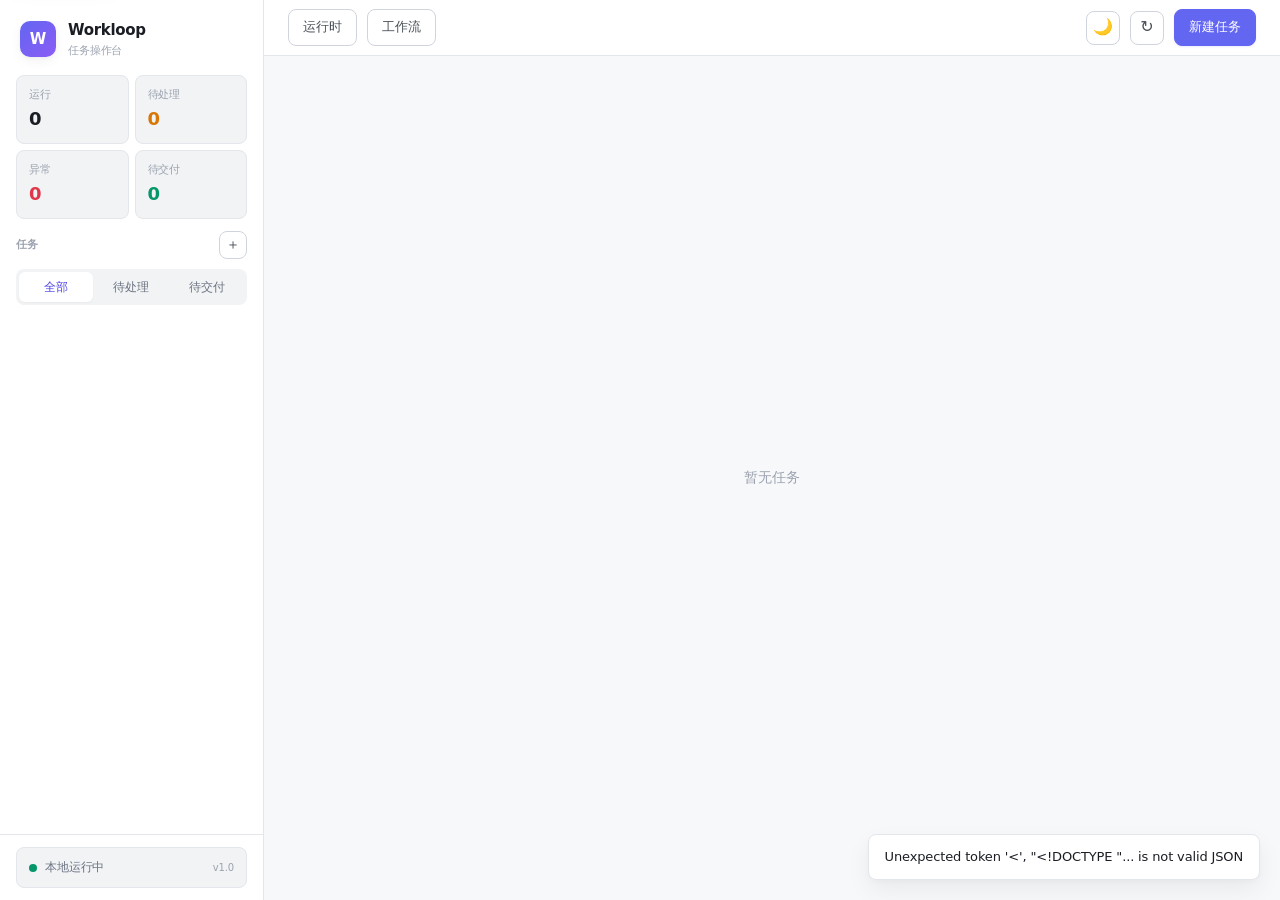
==== commit 3e2a1aea: "记忆提交" ====
--- a/app/web/static/index.html
+++ b/app/web/static/index.html
@@ -5,231 +5,431 @@
   <meta name="viewport" content="width=device-width,initial-scale=1">
   <title>Workloop</title>
   <style>
+    /* ===== Design Tokens (light) ===== */
     :root {
-      --bg: #f6f7f9;
-      --surface: #ffffff;
-      --surface-2: #f2f3f5;
-      --surface-3: #e8eaee;
-      --line: #eceef1;
-      --line-strong: #d9dce2;
-      --text: #0f1419;
+      --bg: #f7f8fa;
+      --bg-elevated: #ffffff;
+      --surface: #f1f3f5;
+      --surface-hover: #e9ecef;
+      --surface-active: #e3e6ea;
+      --border: #e3e6ea;
+      --border-strong: #d0d5dd;
+      --text: #1a1d23;
       --text-2: #4a5159;
-      --muted: #868d96;
-      --accent: #4f46e5;
-      --accent-hover: #4338ca;
-      --accent-soft: #eef2ff;
-      --green: #16a34a;
-      --green-bg: #ecfdf5;
-      --amber: #b45309;
-      --amber-bg: #fef3c7;
-      --red: #dc2626;
-      --red-bg: #fef2f2;
+      --text-muted: #6b7280;
+      --text-dim: #9ca3af;
+      --accent: #6366f1;
+      --accent-bright: #4f46e5;
+      --accent-light: #eef2ff;
+      --accent-glow: rgba(99,102,241,.12);
+      --gradient: linear-gradient(135deg, #6366f1 0%, #8b5cf6 100%);
+      --gradient-soft: linear-gradient(135deg, #eef2ff 0%, #f5f3ff 100%);
+      --green: #059669;
+      --green-light: #ecfdf5;
+      --amber: #d97706;
+      --amber-light: #fffbeb;
+      --red: #e0354b;
+      --red-light: #fef2f2;
       --violet: #7c3aed;
-      --shadow-sm: 0 1px 2px rgba(16,24,40,.05);
-      --shadow: 0 4px 14px rgba(16,24,40,.07);
-      --shadow-lg: 0 18px 48px rgba(16,24,40,.16);
-      --radius: 10px;
+      --violet-light: #f5f3ff;
+      --blue: #1d4ed8;
+      --blue-light: #eff6ff;
+      --cyan: #0891b2;
+      --cyan-light: #ecfeff;
+      --radius: 12px;
+      --radius-sm: 8px;
+      --radius-xs: 6px;
+      --shadow-xs: 0 1px 2px rgba(0,0,0,.04);
+      --shadow-sm: 0 1px 3px rgba(0,0,0,.06), 0 1px 2px rgba(0,0,0,.04);
+      --shadow-md: 0 4px 12px rgba(0,0,0,.05), 0 1px 3px rgba(0,0,0,.04);
+      --shadow-lg: 0 10px 24px rgba(0,0,0,.06), 0 2px 6px rgba(0,0,0,.03);
+      --shadow-xl: 0 18px 48px rgba(0,0,0,.12);
       --font: 'Inter', ui-sans-serif, system-ui, -apple-system, "Segoe UI", "PingFang SC", "Microsoft YaHei", sans-serif;
-      --mono: ui-monospace, "SF Mono", SFMono-Regular, "JetBrains Mono", Consolas, monospace;
-    }
+      --mono: "JetBrains Mono", "Fira Code", ui-monospace, "SF Mono", "Cascadia Code", Consolas, monospace;
+    }
+
+    /* ===== Design Tokens (dark) ===== */
+    .dark {
+      --bg: #08080c;
+      --bg-elevated: #0e0e14;
+      --surface: rgba(255,255,255,.03);
+      --surface-hover: rgba(255,255,255,.06);
+      --surface-active: rgba(255,255,255,.09);
+      --border: rgba(255,255,255,.07);
+      --border-strong: rgba(255,255,255,.12);
+      --text: #f4f4f5;
+      --text-2: #d4d4d8;
+      --text-muted: #a1a1aa;
+      --text-dim: #71717a;
+      --accent: #818cf8;
+      --accent-bright: #a5b4fc;
+      --accent-light: rgba(129,140,248,.12);
+      --accent-glow: rgba(129,140,248,.25);
+      --gradient: linear-gradient(135deg, #818cf8 0%, #c084fc 100%);
+      --gradient-soft: linear-gradient(135deg, rgba(129,140,248,.08) 0%, rgba(192,132,252,.08) 100%);
+      --green: #34d399;
+      --green-light: rgba(52,211,153,.12);
+      --amber: #fbbf24;
+      --amber-light: rgba(251,191,36,.12);
+      --red: #fb7185;
+      --red-light: rgba(251,113,133,.12);
+      --violet: #c084fc;
+      --violet-light: rgba(192,132,252,.12);
+      --blue: #60a5fa;
+      --blue-light: rgba(96,165,250,.12);
+      --cyan: #22d3ee;
+      --cyan-light: rgba(34,211,238,.12);
+    }
+
+    /* ===== Base ===== */
     * { box-sizing: border-box; }
-    html, body { margin: 0; min-height: 100%; background: var(--bg); color: var(--text); }
-    body { font: 14px/1.55 var(--font); -webkit-font-smoothing: antialiased; text-rendering: optimizeLegibility; }
+    html, body { margin: 0; height: 100%; }
+    body {
+      background: var(--bg);
+      color: var(--text);
+      font: 14px/1.55 var(--font);
+      -webkit-font-smoothing: antialiased;
+      -moz-osx-font-smoothing: grayscale;
+      font-feature-settings: "cv02","cv03","cv04","cv11";
+      letter-spacing: -.01em;
+    }
     button, input, textarea, select { font: inherit; color: inherit; }
+    button { border: 0; cursor: pointer; background: transparent; }
+    a { color: var(--accent-bright); text-decoration: none; }
     button:focus-visible, input:focus-visible, textarea:focus-visible, select:focus-visible,
-    [tabindex]:focus-visible { outline: 2px solid var(--accent); outline-offset: 2px; border-radius: 6px; }
-    button { border: 0; cursor: pointer; }
-    a { color: var(--accent); }
-
-    /* ---- Skip link & top bar ---- */
-    .skip-link { position: fixed; left: 12px; top: -60px; z-index: 100; padding: 8px 12px; background: #fff; color: #111; border-radius: 8px; box-shadow: var(--shadow); }
-    .skip-link:focus { top: 10px; }
-    .topbar {
-      height: 56px; display: flex; align-items: center; gap: 14px; padding: 0 20px;
-      background: var(--surface); border-bottom: 1px solid var(--line);
-      position: sticky; top: 0; z-index: 20;
-    }
-    .brand { display: flex; align-items: center; gap: 10px; min-width: 248px; }
+    [tabindex]:focus-visible { outline: 2px solid var(--accent); outline-offset: 2px; border-radius: var(--radius-xs); }
+    * { border-color: var(--border); }
+
+    /* Scrollbar */
+    ::-webkit-scrollbar { width: 6px; height: 6px; }
+    ::-webkit-scrollbar-track { background: transparent; }
+    ::-webkit-scrollbar-thumb { background: var(--border-strong); border-radius: 3px; }
+    ::-webkit-scrollbar-thumb:hover { background: var(--text-dim); }
+
+    /* ===== App Shell ===== */
+    .app-shell { display: flex; height: 100vh; overflow: hidden; }
+
+    /* ===== Sidebar ===== */
+    .sidebar {
+      display: flex; flex-direction: column; width: 264px; shrink: 0;
+      background: var(--bg-elevated); border-right: 1px solid var(--border);
+    }
+    .sidebar-brand { display: flex; align-items: center; gap: 12px; padding: 20px 20px 16px; }
     .brand-mark {
-      width: 30px; height: 30px; display: grid; place-items: center; border-radius: 8px;
-      background: linear-gradient(135deg, #6366f1, #8b5cf6); color: #fff; font-weight: 800; font-size: 14px;
-      box-shadow: 0 3px 10px rgba(79,70,229,.32);
-    }
-    .brand strong { font-size: 15px; font-weight: 680; letter-spacing: -.015em; }
-    .brand span { color: var(--muted); font-size: 12px; font-weight: 500; }
-    .top-spacer { flex: 1; }
-    .metrics { display: flex; gap: 6px; font-size: 12px; white-space: nowrap; }
+      width: 36px; height: 36px; display: grid; place-items: center; border-radius: 10px;
+      background: var(--gradient); color: #fff; font-weight: 800; font-size: 15px;
+      box-shadow: var(--shadow-md); flex: none;
+    }
+    .sidebar-brand strong { font-size: 15px; font-weight: 600; letter-spacing: -.02em; line-height: 1.2; }
+    .sidebar-brand span { display: block; font-size: 11px; color: var(--text-dim); font-weight: 400; }
+
+    .sidebar-metrics { display: grid; grid-template-columns: 1fr 1fr; gap: 6px; padding: 0 16px 12px; }
     .metric {
-      display: inline-flex; align-items: center; gap: 6px; padding: 5px 11px; border-radius: 999px;
-      background: var(--surface-2); color: var(--text-2); font-weight: 500;
-    }
-    .metric strong { font-variant-numeric: tabular-nums; color: var(--text); font-weight: 700; }
+      display: flex; flex-direction: column; gap: 2px; padding: 10px 12px; border-radius: var(--radius-sm);
+      background: var(--surface); border: 1px solid var(--border); transition: background .15s;
+    }
+    .metric:hover { background: var(--surface-hover); }
+    .metric-label { font-size: 11px; color: var(--text-dim); font-weight: 500; }
+    .metric-value { font-size: 18px; font-weight: 700; font-variant-numeric: tabular-nums; color: var(--text); letter-spacing: -.02em; }
+    .metric.attention .metric-value { color: var(--amber); }
+    .metric.problem .metric-value { color: var(--red); }
+    .metric.ready .metric-value { color: var(--green); }
+
+    .side-head { padding: 0 16px 10px; }
+    .side-title { display: flex; align-items: center; justify-content: space-between; margin-bottom: 10px; }
+    .side-title h1 { font-size: 11px; margin: 0; font-weight: 600; letter-spacing: .04em; text-transform: uppercase; color: var(--text-dim); }
+    .filter-tabs { display: grid; grid-template-columns: repeat(3, 1fr); gap: 2px; background: var(--surface); padding: 3px; border-radius: var(--radius-sm); }
+    .filter-tabs button {
+      border-radius: var(--radius-xs); padding: 6px 4px; font-size: 12px; font-weight: 500;
+      color: var(--text-muted); transition: all .15s;
+    }
+    .filter-tabs button:hover { color: var(--text); background: var(--surface-hover); }
+    .filter-tabs button.active { background: var(--bg-elevated); color: var(--accent-bright); box-shadow: var(--shadow-xs); }
+
+    .task-list { flex: 1; overflow-y: auto; overflow-x: hidden; padding-bottom: 8px; }
+    .task-row {
+      width: 100%; text-align: left; padding: 12px 16px; display: grid; gap: 6px;
+      border-bottom: 1px solid var(--border); transition: background .12s; position: relative;
+    }
+    .task-row:hover { background: var(--surface-hover); }
+    .task-row.selected { background: var(--accent-light); }
+    .task-row.selected::before {
+      content: ""; position: absolute; left: 0; top: 50%; transform: translateY(-50%);
+      width: 3px; height: 24px; border-radius: 0 3px 3px 0; background: var(--gradient);
+    }
+    .task-row-top { display: flex; align-items: flex-start; gap: 8px; }
+    .task-row-title { font-weight: 500; min-width: 0; overflow-wrap: anywhere; flex: 1; color: var(--text); font-size: 13px; }
+    .task-meta { display: flex; justify-content: space-between; gap: 8px; color: var(--text-dim); font-size: 11px; }
+
+    .sidebar-footer { padding: 12px 16px; border-top: 1px solid var(--border); }
+    .sidebar-footer .status-card {
+      display: flex; align-items: center; gap: 8px; padding: 10px 12px; border-radius: var(--radius-sm);
+      background: var(--surface); border: 1px solid var(--border);
+    }
+    .pulse-dot { width: 8px; height: 8px; border-radius: 50%; background: var(--green); animation: pulse-dot 2s ease-in-out infinite; flex: none; }
+    @keyframes pulse-dot { 0%,100% { opacity: 1; } 50% { opacity: .4; } }
+    .sidebar-footer .status-card span { font-size: 12px; font-weight: 500; color: var(--text-muted); }
+    .sidebar-footer .status-card small { margin-left: auto; font-size: 10px; color: var(--text-dim); }
+
+    /* ===== Main Area ===== */
+    .main-area { flex: 1; display: flex; flex-direction: column; overflow: hidden; }
+    .main-header {
+      display: flex; align-items: center; gap: 10px; padding: 0 24px; height: 56px; shrink: 0;
+      background: var(--bg-elevated); border-bottom: 1px solid var(--border); z-index: 10;
+    }
+    .main-header-title { font-size: 14px; font-weight: 600; color: var(--text); letter-spacing: -.01em; }
+    .header-spacer { flex: 1; }
+
+    /* ===== Buttons ===== */
     .top-btn, .icon-btn {
-      min-height: 32px; border-radius: 8px; background: var(--surface); color: var(--text-2);
-      border: 1px solid var(--line-strong); padding: 6px 12px; font-size: 13px; font-weight: 550;
-      transition: background .15s, border-color .15s, color .15s;
-    }
-    .top-btn:hover, .icon-btn:hover { background: var(--surface-2); color: var(--text); border-color: var(--muted); }
-    .icon-btn { width: 32px; padding: 0; font-size: 16px; display: grid; place-items: center; }
-    .primary { background: var(--accent); color: #fff; border: 1px solid var(--accent); box-shadow: 0 1px 2px rgba(79,70,229,.3); }
-    .primary:hover { background: var(--accent-hover); border-color: var(--accent-hover); color: #fff; }
+      min-height: 34px; border-radius: var(--radius-sm); background: var(--bg-elevated); color: var(--text-2);
+      border: 1px solid var(--border-strong); padding: 7px 14px; font-size: 13px; font-weight: 500;
+      transition: all .15s; display: inline-flex; align-items: center; gap: 6px;
+    }
+    .top-btn:hover, .icon-btn:hover { background: var(--surface-hover); color: var(--text); border-color: var(--text-dim); }
+    .icon-btn { width: 34px; padding: 0; font-size: 16px; justify-content: center; }
+    .primary {
+      background: var(--accent); color: #fff; border: 1px solid var(--accent);
+      box-shadow: 0 1px 2px var(--accent-glow);
+    }
+    .primary:hover { background: var(--accent-bright); border-color: var(--accent-bright); color: #fff; }
     .danger { background: var(--red); color: #fff; border: 1px solid var(--red); }
-    .danger:hover { background: #b91c1c; border-color: #b91c1c; color: #fff; }
-    .quiet { background: var(--surface); border: 1px solid var(--line-strong); color: var(--text-2); }
-    .quiet:hover { background: var(--surface-2); color: var(--text); }
-
-    /* ---- App shell ---- */
-    .app { display: grid; grid-template-columns: 320px minmax(0, 1fr); min-height: calc(100vh - 56px); }
-    .sidebar { background: var(--surface); border-right: 1px solid var(--line); min-width: 0; }
-    .side-head { padding: 16px 16px 12px; border-bottom: 1px solid var(--line); }
-    .side-title { display: flex; align-items: center; justify-content: space-between; margin-bottom: 13px; }
-    .side-title h1 { font-size: 13px; margin: 0; font-weight: 650; letter-spacing: .02em; text-transform: uppercase; color: var(--muted); }
-    .filter-tabs { display: grid; grid-template-columns: repeat(3, 1fr); gap: 2px; background: var(--surface-2); padding: 3px; border-radius: 8px; }
-    .filter-tabs button { background: transparent; border-radius: 6px; padding: 6px 4px; font-size: 12px; font-weight: 550; color: var(--muted); transition: all .15s; }
-    .filter-tabs button:hover { color: var(--text); }
-    .filter-tabs button.active { background: var(--surface); color: var(--text); box-shadow: var(--shadow-sm); }
-    .task-list { height: calc(100vh - 150px); overflow: auto; }
-    .task-row {
-      width: 100%; text-align: left; padding: 13px 16px; background: transparent;
-      border-bottom: 1px solid var(--line); display: grid; gap: 8px; transition: background .12s;
-    }
-    .task-row:hover { background: var(--surface-2); }
-    .task-row.selected { background: var(--accent-soft); box-shadow: inset 3px 0 var(--accent); }
-    .task-row-top { display: flex; align-items: flex-start; gap: 8px; }
-    .task-row-title { font-weight: 580; min-width: 0; overflow-wrap: anywhere; flex: 1; color: var(--text); }
-    .task-meta { display: flex; justify-content: space-between; gap: 8px; color: var(--muted); font-size: 11px; }
-
-    /* ---- Status pills ---- */
+    .danger:hover { background: #c92a3e; border-color: #c92a3e; color: #fff; }
+    .dark .danger:hover { background: #e5526a; border-color: #e5526a; }
+    .quiet { background: var(--bg-elevated); border: 1px solid var(--border-strong); color: var(--text-2); }
+    .quiet:hover { background: var(--surface-hover); color: var(--text); }
+    .cmd {
+      min-height: 34px; padding: 7px 14px; border-radius: var(--radius-sm); font-size: 13px;
+      font-weight: 500; border: 1px solid transparent; transition: all .15s;
+      display: inline-flex; align-items: center; gap: 6px;
+    }
+
+    /* ===== Status Pills ===== */
     .status {
       display: inline-flex; align-items: center; gap: 5px; min-height: 20px; padding: 2px 9px;
       border-radius: 999px; font-size: 11px; font-weight: 600; white-space: nowrap;
-      color: var(--text-2); background: var(--surface-2);
+      color: var(--text-muted); background: var(--surface);
     }
     .status::before { content: ""; width: 6px; height: 6px; border-radius: 50%; background: currentColor; opacity: .8; flex: none; }
-    .status.running, .status.queued { color: #1d4ed8; background: #eff6ff; }
-    .status.human, .status.paused { color: #b45309; background: var(--amber-bg); }
-    .status.failed, .status.blocked { color: var(--red); background: var(--red-bg); }
-    .status.ready, .status.delivered { color: #15803d; background: var(--green-bg); }
-    .status.running::before, .status.queued::before { animation: statusPulse 1.5s ease-in-out infinite; }
-    @keyframes statusPulse { 0%, 100% { opacity: .35; } 50% { opacity: 1; } }
-
-    /* ---- Workspace / detail ---- */
-    .workspace { min-width: 0; background: var(--bg); }
-    .empty { height: calc(100vh - 56px); display: grid; place-items: center; color: var(--muted); font-size: 14px; }
-    .detail { max-width: 1080px; margin: 0 auto; padding: 26px 32px 80px; }
-    .detail-head { display: flex; align-items: flex-start; gap: 20px; margin-bottom: 22px; }
+    .status.running, .status.queued { color: var(--blue); background: var(--blue-light); }
+    .status.human, .status.paused { color: var(--amber); background: var(--amber-light); }
+    .status.failed, .status.blocked { color: var(--red); background: var(--red-light); }
+    .status.ready, .status.delivered { color: var(--green); background: var(--green-light); }
+    .status.running::before, .status.queued::before { animation: pulse-dot 1.5s ease-in-out infinite; }
+
+    /* ===== Workspace ===== */
+    .workspace { flex: 1; overflow-y: auto; background: var(--bg); }
+    .empty {
+      height: 100%; display: grid; place-items: center; color: var(--text-dim); font-size: 14px;
+    }
+    .detail { max-width: 1080px; margin: 0 auto; padding: 28px 32px 80px; }
+    .detail-head { display: flex; align-items: flex-start; gap: 20px; margin-bottom: 24px; }
     .mobile-back { display: none; }
     .detail-title { min-width: 0; flex: 1; }
-    .detail-title h2 { font-size: 23px; line-height: 1.25; margin: 0 0 6px; overflow-wrap: anywhere; font-weight: 680; letter-spacing: -.02em; }
-    .detail-title p { margin: 0; color: var(--muted); font-size: 13px; }
+    .detail-title h2 { font-size: 24px; line-height: 1.25; margin: 0 0 6px; overflow-wrap: anywhere; font-weight: 600; letter-spacing: -.02em; }
+    .detail-title p { margin: 0; color: var(--text-muted); font-size: 13px; }
     .actions { display: flex; flex-wrap: wrap; justify-content: flex-end; gap: 8px; align-items: flex-start; }
-    .resolution { max-width: 320px; padding: 10px 13px; border-left: 3px solid var(--amber); background: var(--amber-bg); border-radius: 0 var(--radius) var(--radius) 0; }
+    .resolution {
+      max-width: 320px; padding: 10px 13px; border-left: 3px solid var(--amber);
+      background: var(--amber-light); border-radius: 0 var(--radius-sm) var(--radius-sm) 0;
+    }
     .resolution strong, .resolution span { display: block; }
-    .resolution strong { font-size: 13px; color: #78350f; }
-    .resolution span { margin-top: 3px; color: #92400e; font-size: 12px; }
-    .cmd { min-height: 34px; padding: 7px 14px; border-radius: 8px; font-size: 13px; font-weight: 550; border: 1px solid transparent; transition: all .15s; }
-
-    /* ---- Agent pipeline (stepper) ---- */
+    .resolution strong { font-size: 13px; color: var(--amber); }
+    .resolution span { margin-top: 3px; color: var(--amber); font-size: 12px; opacity: .85; }
+
+    /* ===== Pipeline (stepper) ===== */
     .pipeline {
-      display: grid; gap: 0; margin: 0 0 22px; background: var(--surface);
-      border: 1px solid var(--line); border-radius: var(--radius); overflow: hidden;
-    }
-    .stage { position: relative; min-height: 74px; padding: 14px 10px 11px; border-right: 1px solid var(--line); text-align: center; }
+      display: grid; gap: 0; margin: 0 0 22px; background: var(--bg-elevated);
+      border: 1px solid var(--border); border-radius: var(--radius); overflow: hidden;
+      box-shadow: var(--shadow-xs);
+    }
+    .stage { position: relative; min-height: 74px; padding: 14px 10px 11px; border-right: 1px solid var(--border); text-align: center; }
     .stage:last-child { border-right: 0; }
     .stage::before {
       content: ""; position: absolute; left: 50%; top: 13px; transform: translateX(-50%);
-      width: 14px; height: 14px; border-radius: 50%; background: var(--surface);
-      border: 2px solid var(--line-strong); transition: all .2s;
+      width: 14px; height: 14px; border-radius: 50%; background: var(--bg-elevated);
+      border: 2px solid var(--border-strong); transition: all .2s;
     }
     .stage.done::before { background: var(--green); border-color: var(--green); }
-    .stage.current::before { background: var(--accent); border-color: var(--accent); box-shadow: 0 0 0 4px var(--accent-soft); }
-    .stage strong { display: block; font-size: 12px; font-weight: 600; margin-top: 22px; color: var(--text-2); }
-    .stage span { color: var(--muted); font-size: 10px; text-transform: uppercase; letter-spacing: .04em; }
-    .stage.current strong, .stage.done strong { color: var(--text); }
-    .stage.stage-planner::before { border-color: #d97706; }
-    .stage.stage-plan_approval::before { border-color: #6366f1; }
-    .stage.stage-executor::before { border-color: #059669; }
-    .stage.stage-validation::before { border-color: #0891b2; }
+    .stage.current::before { background: var(--accent); border-color: var(--accent); box-shadow: 0 0 0 4px var(--accent-glow); }
+    .stage strong { display: block; font-size: 12px; font-weight: 500; margin-top: 22px; color: var(--text-muted); }
+    .stage span { color: var(--text-dim); font-size: 10px; text-transform: uppercase; letter-spacing: .04em; }
+    .stage.current strong, .stage.done strong { color: var(--text); font-weight: 600; }
+    .stage.stage-planner::before { border-color: var(--amber); }
+    .stage.stage-plan_approval::before { border-color: var(--accent); }
+    .stage.stage-executor::before { border-color: var(--green); }
+    .stage.stage-validation::before { border-color: var(--cyan); }
     .stage.stage-reviewer::before { border-color: var(--violet); }
-    .stage.stage-delivery::before { border-color: #475569; }
-
-    /* ---- Alerts & sections ---- */
-    .alert { padding: 12px 14px; border-left: 3px solid var(--amber); background: var(--amber-bg); margin-bottom: 18px; overflow-wrap: anywhere; border-radius: 0 var(--radius) var(--radius) 0; font-size: 13px; color: #78350f; }
-    .alert.error { border-color: var(--red); background: var(--red-bg); color: #991b1b; }
-    .section { padding: 18px 20px; background: var(--surface); border: 1px solid var(--line); border-radius: var(--radius); margin-bottom: 14px; }
+    .stage.stage-delivery::before { border-color: var(--text-dim); }
+
+    /* ===== Alerts & Sections ===== */
+    .alert {
+      padding: 12px 14px; border-left: 3px solid var(--amber); background: var(--amber-light);
+      margin-bottom: 18px; overflow-wrap: anywhere; border-radius: 0 var(--radius-sm) var(--radius-sm) 0;
+      font-size: 13px; color: var(--amber);
+    }
+    .alert.error { border-color: var(--red); background: var(--red-light); color: var(--red); }
+    .section {
+      padding: 20px 22px; background: var(--bg-elevated); border: 1px solid var(--border);
+      border-radius: var(--radius); margin-bottom: 14px; box-shadow: var(--shadow-xs);
+    }
     .section:first-of-type { margin-top: 0; }
-    .section h3 { font-size: 14px; margin: 0 0 14px; font-weight: 660; letter-spacing: -.01em; display: flex; align-items: center; justify-content: space-between; gap: 10px; }
-    .section h3 span { font-size: 11px; font-weight: 600; color: var(--muted); background: var(--surface-2); padding: 3px 9px; border-radius: 999px; }
-    .section h4 { font-size: 11px; margin: 16px 0 8px; text-transform: uppercase; letter-spacing: .06em; color: var(--muted); font-weight: 650; }
+    .section h3 {
+      font-size: 14px; margin: 0 0 14px; font-weight: 600; letter-spacing: -.01em;
+      display: flex; align-items: center; justify-content: space-between; gap: 10px; color: var(--text);
+    }
+    .section h3 span {
+      font-size: 11px; font-weight: 600; color: var(--text-muted); background: var(--surface);
+      padding: 3px 9px; border-radius: 999px;
+    }
+    .section h4 {
+      font-size: 11px; margin: 16px 0 8px; text-transform: uppercase; letter-spacing: .06em;
+      color: var(--text-dim); font-weight: 600;
+    }
     .kv { display: grid; grid-template-columns: 160px minmax(0, 1fr); gap: 10px 16px; margin: 0; }
-    .kv dt { color: var(--muted); font-size: 13px; }
-    .kv dd { margin: 0; overflow-wrap: anywhere; font-size: 13px; }
-    .kv code, code { font: 12px var(--mono); background: var(--surface-2); padding: 2px 6px; border-radius: 5px; color: var(--text); }
-    .compact-list { margin: 0; padding-left: 18px; }
+    .kv dt { color: var(--text-muted); font-size: 13px; }
+    .kv dd { margin: 0; overflow-wrap: anywhere; font-size: 13px; color: var(--text); }
+    .kv code, code {
+      font: 12px var(--mono); background: var(--surface); padding: 2px 6px; border-radius: 4px;
+      color: var(--accent-bright);
+    }
+    .compact-list { margin: 0; padding-left: 18px; color: var(--text-2); }
     .compact-list li { margin: 3px 0; }
-    details summary { cursor: pointer; color: var(--accent); font-weight: 600; font-size: 13px; margin: 8px 0; }
-    details summary:hover { color: var(--accent-hover); }
-
-    /* ---- Code & tables ---- */
+    details summary { cursor: pointer; color: var(--accent-bright); font-weight: 600; font-size: 13px; margin: 8px 0; }
+    details summary:hover { text-decoration: underline; }
+
+    /* ===== Code & Tables ===== */
     pre {
-      margin: 0; padding: 14px 16px; overflow: auto; max-height: 460px; background: #0f1117;
-      color: #d4d7de; border-radius: var(--radius); font: 12.5px/1.6 var(--mono);
+      margin: 0; padding: 14px 16px; overflow: auto; max-height: 460px;
+      background: #0f1117; color: #d4d7de; border-radius: var(--radius-sm); font: 12.5px/1.6 var(--mono);
       white-space: pre-wrap; overflow-wrap: anywhere; border: 1px solid #1e222b;
     }
     .diff-add { color: #4ade80; } .diff-del { color: #f87171; } .diff-head { color: #60a5fa; }
-    table { width: 100%; border-collapse: collapse; font-size: 13px; border: 1px solid var(--line); border-radius: 8px; overflow: hidden; }
-    th, td { text-align: left; vertical-align: top; padding: 9px 12px; border-bottom: 1px solid var(--line); overflow-wrap: anywhere; }
-    th { background: var(--surface-2); color: var(--muted); font-size: 11px; text-transform: uppercase; letter-spacing: .04em; font-weight: 650; }
+    table {
+      width: 100%; border-collapse: collapse; font-size: 13px; border: 1px solid var(--border);
+      border-radius: var(--radius-sm); overflow: hidden;
+    }
+    th, td { text-align: left; vertical-align: top; padding: 9px 12px; border-bottom: 1px solid var(--border); overflow-wrap: anywhere; }
+    th { background: var(--surface); color: var(--text-muted); font-size: 11px; text-transform: uppercase; letter-spacing: .04em; font-weight: 600; }
     tbody tr:last-child td { border-bottom: 0; }
-    tbody tr:hover { background: var(--surface-2); }
+    tbody tr:hover { background: var(--surface-hover); }
     .pass { color: var(--green); font-weight: 700; } .fail { color: var(--red); font-weight: 700; }
 
-    /* ---- Events timeline ---- */
-    .event-list { display: grid; gap: 0; border-left: 2px solid var(--line); margin-left: 8px; }
-    .event { position: relative; display: grid; grid-template-columns: 100px 120px minmax(0, 1fr); gap: 12px; padding: 8px 12px 8px 18px; font-size: 12px; }
-    .event::before { content: ""; position: absolute; left: -7px; top: 14px; width: 12px; height: 12px; border-radius: 50%; background: var(--surface); border: 2px solid var(--violet); }
-    .event small { color: var(--muted); }
+    /* ===== Events timeline ===== */
+    .event-list { display: grid; gap: 0; border-left: 2px solid var(--border); margin-left: 8px; }
+    .event {
+      position: relative; display: grid; grid-template-columns: 100px 120px minmax(0, 1fr);
+      gap: 12px; padding: 8px 12px 8px 18px; font-size: 12px;
+    }
+    .event::before {
+      content: ""; position: absolute; left: -7px; top: 14px; width: 12px; height: 12px;
+      border-radius: 50%; background: var(--bg-elevated); border: 2px solid var(--violet);
+    }
+    .event small { color: var(--text-dim); }
     .event strong { color: var(--text); font-weight: 600; }
     .event span { color: var(--text-2); }
 
-    /* ---- Dialogs ---- */
-    dialog { width: min(560px, calc(100vw - 28px)); border: 1px solid var(--line); border-radius: 14px; padding: 0; box-shadow: var(--shadow-lg); background: var(--surface); color: var(--text); }
-    dialog::backdrop { background: rgba(15,17,23,.55); backdrop-filter: blur(2px); }
-    .dialog-head { display: flex; align-items: center; justify-content: space-between; padding: 16px 20px; border-bottom: 1px solid var(--line); }
-    .dialog-head h2 { margin: 0; font-size: 16px; font-weight: 660; letter-spacing: -.01em; }
-    .dialog-body { padding: 20px; display: grid; gap: 14px; }
-    .dialog-actions { display: flex; justify-content: flex-end; gap: 8px; padding: 14px 20px; border-top: 1px solid var(--line); }
-    label { display: grid; gap: 6px; font-weight: 560; font-size: 13px; color: var(--text); }
-    label span { font-size: 12px; color: var(--muted); font-weight: 400; }
-    input, textarea, select { width: 100%; border: 1px solid var(--line-strong); border-radius: 8px; padding: 8px 11px; background: var(--surface); color: var(--text); transition: border-color .15s, box-shadow .15s; }
-    input:focus, textarea:focus, select:focus { outline: none; border-color: var(--accent); box-shadow: 0 0 0 3px var(--accent-soft); }
+    /* ===== Dialogs ===== */
+    dialog {
+      width: min(560px, calc(100vw - 28px)); border: 1px solid var(--border); border-radius: 16px;
+      padding: 0; box-shadow: var(--shadow-xl); background: var(--bg-elevated); color: var(--text);
+    }
+    dialog::backdrop { background: rgba(8,8,12,.55); backdrop-filter: blur(4px); }
+    .dialog-head {
+      display: flex; align-items: center; justify-content: space-between;
+      padding: 18px 22px; border-bottom: 1px solid var(--border);
+    }
+    .dialog-head h2 { margin: 0; font-size: 16px; font-weight: 600; letter-spacing: -.01em; }
+    .dialog-body { padding: 22px; display: grid; gap: 14px; }
+    .dialog-actions { display: flex; justify-content: flex-end; gap: 8px; padding: 14px 22px; border-top: 1px solid var(--border); }
+    label { display: grid; gap: 6px; font-weight: 500; font-size: 13px; color: var(--text); }
+    label span { font-size: 12px; color: var(--text-muted); font-weight: 400; }
+    input, textarea, select {
+      width: 100%; border: 1px solid var(--border-strong); border-radius: var(--radius-sm);
+      padding: 9px 12px; background: var(--bg-elevated); color: var(--text);
+      transition: border-color .15s, box-shadow .15s;
+    }
+    input:focus, textarea:focus, select:focus { outline: none; border-color: var(--accent); box-shadow: 0 0 0 3px var(--accent-glow); }
     textarea { min-height: 100px; resize: vertical; }
     .form-grid { display: grid; grid-template-columns: 1fr 1fr; gap: 12px; }
-    .runtime-grid { display: grid; grid-template-columns: 110px 1fr 1fr; gap: 0; border: 1px solid var(--line); border-radius: 8px; overflow: hidden; }
-    .runtime-grid > div { padding: 10px 12px; border-bottom: 1px solid var(--line); font-size: 13px; }
+    .runtime-grid { display: grid; grid-template-columns: 110px 1fr 1fr; gap: 0; border: 1px solid var(--border); border-radius: var(--radius-sm); overflow: hidden; }
+    .runtime-grid > div { padding: 10px 12px; border-bottom: 1px solid var(--border); font-size: 13px; }
     .runtime-grid > div:nth-last-child(-n+3) { border-bottom: 0; }
-    .workflow-list { display: grid; border-top: 1px solid var(--line); margin-bottom: 4px; }
-    .workflow-row { display: grid; grid-template-columns: 140px minmax(0, 1fr); gap: 12px; padding: 10px 0; border-bottom: 1px solid var(--line); }
+    .workflow-list { display: grid; border-top: 1px solid var(--border); margin-bottom: 4px; }
+    .workflow-section-head { display: flex; align-items: center; justify-content: space-between; padding-bottom: 8px; }
+    .workflow-section-head strong { font-size: 12px; font-weight: 600; text-transform: uppercase; letter-spacing: .04em; color: var(--text-dim); }
+    .workflow-section-head .cmd { min-height: 28px; padding: 4px 12px; font-size: 12px; }
+    .workflow-row { display: grid; grid-template-columns: 120px minmax(0, 1fr) auto; gap: 12px; padding: 10px 0; border-bottom: 1px solid var(--border); align-items: center; }
     .workflow-row strong { font-size: 13px; font-weight: 600; }
     .workflow-row strong, .workflow-row span { overflow-wrap: anywhere; }
-    .workflow-row span { color: var(--muted); font-size: 12px; }
-    .health-dot { display: inline-block; width: 8px; height: 8px; border-radius: 50%; background: var(--muted); margin-right: 6px; }
+    .workflow-row span { color: var(--text-muted); font-size: 12px; }
+    .workflow-row .cmd { min-height: 28px; padding: 4px 12px; font-size: 12px; }
+    .node-list { display: grid; gap: 8px; }
+    .node-row { border: 1px solid var(--border); border-radius: var(--radius-sm); padding: 10px 12px; display: grid; gap: 8px; background: var(--surface); transition: border-color .15s, box-shadow .15s; }
+    .node-row:hover { border-color: var(--border-strong); }
+    .node-row.dragging { opacity: .5; border-style: dashed; }
+    .node-row.drag-over { border-color: var(--accent); box-shadow: 0 0 0 2px var(--accent-glow); }
+    .node-row-head { display: flex; align-items: center; gap: 8px; }
+    .node-row-head .drag-handle { cursor: grab; color: var(--text-dim); font-size: 14px; padding: 2px; flex: none; user-select: none; }
+    .node-row-head .drag-handle:active { cursor: grabbing; }
+    .node-row-head select { width: auto; min-width: 90px; flex: none; padding: 5px 8px; font-size: 12px; }
+    .node-row-head input { flex: 1; min-width: 0; }
+    .node-row-head .node-actions { display: flex; gap: 4px; flex: none; }
+    .node-row-head .node-actions button { width: 28px; height: 28px; min-height: 28px; padding: 0; font-size: 14px; justify-content: center; border-radius: var(--radius-xs); }
+    .node-kind { font-size: 11px; font-weight: 600; padding: 3px 9px; border-radius: 999px; white-space: nowrap; flex: none; }
+    .node-kind.kind-planner { color: var(--amber); background: var(--amber-light); }
+    .node-kind.kind-plan_approval { color: var(--accent-bright); background: var(--accent-light); }
+    .node-kind.kind-executor { color: var(--green); background: var(--green-light); }
+    .node-kind.kind-validation { color: var(--cyan); background: var(--cyan-light); }
+    .node-kind.kind-reviewer { color: var(--violet); background: var(--violet-light); }
+    .node-kind.kind-delivery { color: var(--text-dim); background: var(--surface); }
+    .node-row label { font-size: 12px; color: var(--text-2); }
+    .node-row textarea { min-height: 48px; font-size: 12px; }
+    .node-add-zone { display: flex; justify-content: center; padding: 8px; border: 1px dashed var(--border-strong); border-radius: var(--radius-sm); }
+    .node-add-zone button { gap: 6px; }
+    .health-dot { display: inline-block; width: 8px; height: 8px; border-radius: 50%; background: var(--text-dim); margin-right: 6px; }
     .health-dot.ok { background: var(--green); } .health-dot.bad { background: var(--red); }
 
-    /* ---- Toast & utilities ---- */
-    .toast { position: fixed; right: 20px; bottom: 20px; max-width: 400px; padding: 11px 15px; border-radius: 10px; background: #1a1d23; color: #fff; box-shadow: var(--shadow-lg); z-index: 50; font-size: 13px; }
+    /* ===== Toast & utilities ===== */
+    .toast {
+      position: fixed; right: 20px; bottom: 20px; max-width: 400px; padding: 12px 16px;
+      border-radius: var(--radius-sm); background: var(--bg-elevated); color: var(--text);
+      border: 1px solid var(--border); box-shadow: var(--shadow-lg); z-index: 50; font-size: 13px;
+    }
     .hidden { display: none !important; }
 
-    /* ---- Responsive ---- */
-    @media (max-width: 820px) {
-      .topbar { padding: 0 12px; gap: 10px; } .brand { min-width: 0; } .brand span { display: none; }
-      .app { grid-template-columns: 1fr; }
-      .sidebar { border-right: 0; }
-      .task-list { height: auto; max-height: 42vh; }
-      .app.has-selection .sidebar { display: none; }
+    /* ===== Skip link ===== */
+    .skip-link {
+      position: fixed; left: 12px; top: -60px; z-index: 100; padding: 8px 12px;
+      background: var(--bg-elevated); color: var(--text); border-radius: var(--radius-sm); box-shadow: var(--shadow-lg);
+    }
+    .skip-link:focus { top: 10px; }
+
+    /* ===== Theme toggle ===== */
+    .theme-toggle {
+      width: 34px; height: 34px; border-radius: var(--radius-sm); border: 1px solid var(--border-strong);
+      background: var(--bg-elevated); display: grid; place-items: center; font-size: 16px;
+      transition: all .15s; color: var(--text-2);
+    }
+    .theme-toggle:hover { background: var(--surface-hover); color: var(--text); border-color: var(--text-dim); }
+
+    /* ===== Responsive ===== */
+    @media (max-width: 900px) {
+      .sidebar { width: 220px; }
+      .sidebar-metrics { grid-template-columns: 1fr 1fr; }
+    }
+    @media (max-width: 768px) {
+      .app-shell { flex-direction: column; }
+      .sidebar { width: 100%; height: auto; max-height: 42vh; border-right: 0; border-bottom: 1px solid var(--border); }
+      .sidebar-metrics { grid-template-columns: repeat(4, 1fr); }
+      .metric { padding: 6px 8px; }
+      .metric-value { font-size: 14px; }
+      .task-list { max-height: none; }
+      .app-shell.has-selection .sidebar { display: none; }
       .mobile-back { display: inline-flex; align-items: center; align-self: start; }
       .detail { padding: 16px 14px 60px; }
-      .detail-head { display: grid; } .actions { justify-content: flex-start; }
+      .detail-head { display: grid; }
+      .actions { justify-content: flex-start; }
       .pipeline { overflow-x: auto; }
       .kv { grid-template-columns: 1fr; gap: 3px; } .kv dd { margin-bottom: 7px; }
       .event { grid-template-columns: 90px 1fr; } .event > :last-child { grid-column: 1 / -1; }
@@ -237,56 +437,81 @@
       .runtime-grid { grid-template-columns: 90px 1fr; }
       .runtime-grid > div:nth-child(3n) { grid-column: 2; }
     }
-    @media (max-width: 520px) {
-      .topbar {
-        height: auto; min-height: 56px; gap: 7px; padding: 8px 10px;
-        display: grid; grid-template-columns: 30px 56px 56px 36px 80px; justify-content: space-between;
-      }
-      .brand strong, .brand span { display: none; }
-      .brand { min-width: 30px; }
-      .top-spacer { display: none; }
-      .top-btn { padding: 6px 7px; font-size: 12px; }
-      .metrics {
-        grid-column: 1 / -1; grid-row: 2; width: 100%; min-width: 0; gap: 4px;
-        display: grid; grid-template-columns: repeat(4, minmax(0, 1fr)); text-align: center;
-      }
-      .metric { min-width: 0; font-size: 11px; justify-content: center; }
-      .app { min-height: calc(100vh - 92px); }
-    }
   </style>
 </head>
 <body>
   <a class="skip-link" href="#workspace">跳到任务详情</a>
-  <header class="topbar">
-    <div class="brand"><div class="brand-mark" aria-hidden="true">W</div><strong>Workloop</strong><span>任务操作台</span></div>
-    <div class="top-spacer"></div>
-    <div class="metrics" id="metrics" role="status" aria-live="polite" aria-label="运行指标">
-      <span class="metric">运行 <strong id="metricRunning">0</strong></span>
-      <span class="metric">待处理 <strong id="metricWaiting">0</strong></span>
-      <span class="metric">异常 <strong id="metricProblems">0</strong></span>
-      <span class="metric">待交付 <strong id="metricReady">0</strong></span>
-    </div>
-    <button class="top-btn" id="runtimeButton" type="button">运行时</button>
-    <button class="top-btn" id="workflowButton" type="button">工作流</button>
-    <button class="icon-btn" id="refreshButton" type="button" title="刷新" aria-label="刷新任务">↻</button>
-    <button class="top-btn primary" id="newTaskButton" type="button">新建任务</button>
-  </header>
-  <main class="app" id="app">
-    <aside class="sidebar" aria-label="任务列表">
+
+  <div class="app-shell" id="app">
+    <!-- ===== Sidebar ===== -->
+    <aside class="sidebar">
+      <div class="sidebar-brand">
+        <div class="brand-mark" aria-hidden="true">W</div>
+        <div>
+          <strong>Workloop</strong>
+          <span>任务操作台</span>
+        </div>
+      </div>
+
+      <div class="sidebar-metrics" id="metrics" role="status" aria-live="polite" aria-label="运行指标">
+        <div class="metric">
+          <span class="metric-label">运行</span>
+          <span class="metric-value" id="metricRunning">0</span>
+        </div>
+        <div class="metric attention">
+          <span class="metric-label">待处理</span>
+          <span class="metric-value" id="metricWaiting">0</span>
+        </div>
+        <div class="metric problem">
+          <span class="metric-label">异常</span>
+          <span class="metric-value" id="metricProblems">0</span>
+        </div>
+        <div class="metric ready">
+          <span class="metric-label">待交付</span>
+          <span class="metric-value" id="metricReady">0</span>
+        </div>
+      </div>
+
       <div class="side-head">
-        <div class="side-title"><h1>任务</h1><button class="icon-btn quiet" id="projectButton" type="button" title="注册项目" aria-label="注册项目">＋</button></div>
+        <div class="side-title">
+          <h1>任务</h1>
+          <button class="icon-btn quiet" id="projectButton" type="button" title="注册项目" aria-label="注册项目" style="min-height:28px;width:28px;font-size:14px;">＋</button>
+        </div>
         <div class="filter-tabs" role="group" aria-label="任务筛选">
           <button type="button" data-filter="all" aria-pressed="true" class="active">全部</button>
           <button type="button" data-filter="attention" aria-pressed="false">待处理</button>
           <button type="button" data-filter="ready" aria-pressed="false">待交付</button>
         </div>
       </div>
+
       <div class="task-list" id="taskList" aria-live="polite"></div>
+
+      <div class="sidebar-footer">
+        <div class="status-card">
+          <span class="pulse-dot"></span>
+          <span>本地运行中</span>
+          <small>v1.0</small>
+        </div>
+      </div>
     </aside>
-    <section class="workspace" id="workspace" aria-live="polite"><div class="empty">暂无任务</div></section>
-  </main>
+
+    <!-- ===== Main Area ===== -->
+    <div class="main-area">
+      <header class="main-header">
+        <button class="top-btn" id="runtimeButton" type="button">运行时</button>
+        <button class="top-btn" id="workflowButton" type="button">工作流</button>
+        <div class="header-spacer"></div>
+        <button class="theme-toggle" id="themeToggle" type="button" title="切换主题" aria-label="切换主题">🌙</button>
+        <button class="icon-btn" id="refreshButton" type="button" title="刷新" aria-label="刷新任务">↻</button>
+        <button class="top-btn primary" id="newTaskButton" type="button">新建任务</button>
+      </header>
+      <section class="workspace" id="workspace" aria-live="polite"><div class="empty">暂无任务</div></section>
+    </div>
+  </div>
+
   <div class="toast hidden" id="toast" role="status" aria-live="polite"></div>
 
+  <!-- ===== Dialogs ===== -->
   <dialog id="taskDialog" aria-labelledby="taskDialogTitle">
     <form method="dialog" id="taskForm">
       <div class="dialog-head"><h2 id="taskDialogTitle">新建任务</h2><button class="icon-btn quiet" value="cancel" aria-label="关闭">×</button></div>
@@ -323,21 +548,20 @@
     <div class="dialog-body" id="runtimeBody"></div>
   </dialog>
 
-  <dialog id="workflowDialog" aria-labelledby="workflowDialogTitle">
+  <dialog id="workflowDialog" aria-labelledby="workflowDialogTitle" style="width:min(720px,calc(100vw - 28px));max-height:calc(100vh - 56px);overflow-y:auto;">
     <form method="dialog" id="workflowForm">
       <div class="dialog-head"><h2 id="workflowDialogTitle">工作流</h2><button class="icon-btn quiet" value="cancel" aria-label="关闭">×</button></div>
       <div class="dialog-body">
+        <div class="workflow-section-head"><strong>已有工作流</strong><button class="cmd primary" id="newWorkflowBtn" type="button">+ 新建</button></div>
         <div class="workflow-list" id="workflowList"></div>
         <div class="form-grid">
           <label>标识<input id="workflowId" required maxlength="64" pattern="[a-z][a-z0-9_-]{1,63}"></label>
           <label>名称<input id="workflowLabel" required maxlength="80"></label>
         </div>
+        <label>说明<span>可选，简要描述该工作流的用途</span><input id="workflowDesc" maxlength="300" placeholder="例如：双轮执行 + 双轮验证"></label>
         <label>推进方式<select id="workflowMode"><option value="guarded">计划人工审批</option><option value="autopilot">计划自动推进</option></select></label>
-        <details><summary>Agent 附加要求</summary><div class="dialog-body" style="padding:12px 0 0">
-          <label>Claude 规划<textarea id="workflowPlanner" maxlength="4000"></textarea></label>
-          <label>Codex 执行<textarea id="workflowExecutor" maxlength="4000"></textarea></label>
-          <label>Claude 审核<textarea id="workflowReviewer" maxlength="4000"></textarea></label>
-        </div></details>
+        <div class="workflow-section-head"><strong>节点编排</strong><button class="cmd quiet" id="addNodeBtn" type="button">+ 添加节点</button></div>
+        <div class="node-list" id="workflowNodes"></div>
       </div>
       <div class="dialog-actions"><button class="cmd quiet" value="cancel">取消</button><button class="cmd primary" type="submit" value="default">保存工作流</button></div>
     </form>
@@ -377,7 +601,7 @@
   </dialog>
 
   <script>
-    const state = { tasks: [], projects: [], workflows: [], selected: null, detail: null, filter: "all" };
+    const state = { tasks: [], projects: [], workflows: [], selected: null, detail: null, filter: "all", editingNodes: null };
     const $ = id => document.getElementById(id);
     const esc = value => String(value ?? "").replace(/[&<>"']/g, c => ({"&":"&amp;","<":"&lt;",">":"&gt;",'"':"&quot;","'":"&#39;"}[c]));
     const labels = {
@@ -419,12 +643,28 @@
     function openClarification(){const action=(state.detail.actions||[]).find(x=>x.id==="clarify");$("clarificationQuestion").textContent=action?.description||state.detail.plan?.open_questions?.[0]||"";$("clarificationAnswer").value="";$("clarificationDialog").showModal();$("clarificationAnswer").focus();}
     function openBudget(){const b=state.detail.budget;$("budgetTotal").value=b.total_timeout_seconds;$("budgetCall").value=b.call_timeout_seconds;$("budgetIdle").value=b.idle_timeout_seconds;$("budgetRounds").value=b.max_iterations;$("budgetCost").value=b.max_cost_usd??"";$("budgetDialog").showModal();}
     async function showRuntime(){ $("runtimeDialog").showModal(); $("runtimeBody").innerHTML="加载中"; try{const d=await api("/api/agent/runtime-health");const health=d.health||{};$("runtimeBody").innerHTML=`<div class="runtime-grid"><div><strong>角色</strong></div><div><strong>Runtime / Model</strong></div><div><strong>状态</strong></div>${Object.entries(d.profiles||{}).map(([role,p])=>{const h=health[role]||health;const ok=h.available===true;return `<div>${esc(role)}</div><div>${esc(p.runtime)} · ${esc(p.model||"default")}</div><div><span class="health-dot ${ok?"ok":"bad"}"></span>${ok?"可用":esc(h.error||"不可用")}</div>`}).join("")}</div>${d.worker_error?`<div class="alert error">${esc(d.worker_error)}</div>`:""}`;}catch(e){$("runtimeBody").textContent=e.message;} }
-    function renderWorkflowList(){if(!$("workflowList"))return;$("workflowList").innerHTML=state.workflows.map(w=>`<div class="workflow-row"><strong>${esc(w.label)}</strong><span>${esc(w.nodes.map(n=>n.label).join(" → "))}</span></div>`).join("");}
-    function workflowPayload(){const approval=$("workflowMode").value==="guarded";const nodes=[{node_id:"plan",kind:"planner",label:"Claude 规划",instructions:$("workflowPlanner").value}];if(approval)nodes.push({node_id:"approve",kind:"plan_approval",label:"批准计划"});nodes.push({node_id:"execute",kind:"executor",label:"Codex 执行",instructions:$("workflowExecutor").value},{node_id:"validate",kind:"validation",label:"确定性验证"},{node_id:"review",kind:"reviewer",label:"Claude 审核",instructions:$("workflowReviewer").value},{node_id:"deliver",kind:"delivery",label:"确认交付"});return {workflow_id:$("workflowId").value,label:$("workflowLabel").value,nodes};}
+    const NODE_KINDS=[{kind:"planner",label:"规划",defaultLabel:"Claude 规划"},{kind:"plan_approval",label:"审批",defaultLabel:"批准计划"},{kind:"executor",label:"执行",defaultLabel:"Codex 执行"},{kind:"validation",label:"验证",defaultLabel:"确定性验证"},{kind:"reviewer",label:"审核",defaultLabel:"Claude 审核"},{kind:"delivery",label:"交付",defaultLabel:"确认交付"}];
+    const kindLabels=Object.fromEntries(NODE_KINDS.map(k=>[k.kind,k.label]));
+    const kindDefaultLabels=Object.fromEntries(NODE_KINDS.map(k=>[k.kind,k.defaultLabel]));
+    function defaultWorkflowNodes(approval){const nodes=[{node_id:"plan",kind:"planner",label:"Claude 规划",instructions:""}];if(approval)nodes.push({node_id:"approve",kind:"plan_approval",label:"批准计划",instructions:""});nodes.push({node_id:"execute",kind:"executor",label:"Codex 执行",instructions:""},{node_id:"validate",kind:"validation",label:"确定性验证",instructions:""},{node_id:"review",kind:"reviewer",label:"Claude 审核",instructions:""},{node_id:"deliver",kind:"delivery",label:"确认交付",instructions:""});return nodes;}
+    function generateNodeId(kind,index){return`${kind}_${Date.now().toString(36)}_${index}`;}
+    function renderNodeEditor(){const container=$("workflowNodes");if(!state.editingNodes||!state.editingNodes.length){container.innerHTML='<div class="node-add-zone" style="border-style:dashed;padding:16px;color:var(--text-dim);">还没有节点，点击下方按钮添加</div>';return;}container.innerHTML=state.editingNodes.map((n,i)=>{const kindOpts=NODE_KINDS.map(k=>`<option value="${k.kind}"${k.kind===n.kind?" selected":""}>${k.label}</option>`).join("");const canMoveUp=i>0;const canMoveDown=i<state.editingNodes.length-1;const canDelete=state.editingNodes.length>2;return `<div class="node-row" data-node-index="${i}" draggable="true"><div class="node-row-head"><span class="drag-handle" title="拖拽排序">⠿</span><span class="node-kind kind-${esc(n.kind)}">${esc(kindLabels[n.kind]||n.kind)}</span><select class="node-kind-select" data-node-index="${i}" title="节点类型">${kindOpts}</select><input class="node-label" data-node-index="${i}" value="${esc(n.label)}" maxlength="80" placeholder="节点名称"><div class="node-actions"><button class="cmd quiet" type="button" data-move-up="${i}"${canMoveUp?"":" disabled"} title="上移">▲</button><button class="cmd quiet" type="button" data-move-down="${i}"${canMoveDown?"":" disabled"} title="下移">▼</button><button class="cmd danger" type="button" data-remove-node="${i}"${canDelete?"":" disabled"} title="删除节点">✕</button></div></div><label>附加指令<span>可选，为该节点添加额外执行要求</span><textarea class="node-instr" data-node-index="${i}" maxlength="4000" placeholder="例如：只修改 src/ 目录下的文件，不要触碰测试文件">${esc(n.instructions||"")}</textarea></label></div>`;}).join("");container.querySelectorAll(".node-kind-select").forEach(sel=>{sel.onchange=e=>{const idx=+e.target.dataset.nodeIndex;const newKind=e.target.value;state.editingNodes[idx].kind=newKind;const badge=e.target.closest(".node-row").querySelector(".node-kind");badge.className=`node-kind kind-${newKind}`;badge.textContent=kindLabels[newKind]||newKind;};});container.querySelectorAll("[data-move-up]").forEach(btn=>{btn.onclick=()=>{const idx=+btn.dataset.moveUp;gatherNodeValues();const tmp=state.editingNodes[idx-1];state.editingNodes[idx-1]=state.editingNodes[idx];state.editingNodes[idx]=tmp;renderNodeEditor();};});container.querySelectorAll("[data-move-down]").forEach(btn=>{btn.onclick=()=>{const idx=+btn.dataset.moveDown;gatherNodeValues();const tmp=state.editingNodes[idx+1];state.editingNodes[idx+1]=state.editingNodes[idx];state.editingNodes[idx]=tmp;renderNodeEditor();};});container.querySelectorAll("[data-remove-node]").forEach(btn=>{btn.onclick=()=>{const idx=+btn.dataset.removeNode;gatherNodeValues();state.editingNodes.splice(idx,1);renderNodeEditor();};});let dragSrcIdx=null;container.querySelectorAll(".node-row").forEach(row=>{row.addEventListener("dragstart",e=>{dragSrcIdx=+row.dataset.nodeIndex;row.classList.add("dragging");e.dataTransfer.effectAllowed="move";e.dataTransfer.setData("text/plain",String(dragSrcIdx));});row.addEventListener("dragend",()=>{row.classList.remove("dragging");container.querySelectorAll(".node-row").forEach(r=>r.classList.remove("drag-over"));});row.addEventListener("dragover",e=>{e.preventDefault();e.dataTransfer.dropEffect="move";row.classList.add("drag-over");});row.addEventListener("dragleave",()=>row.classList.remove("drag-over"));row.addEventListener("drop",e=>{e.preventDefault();const targetIdx=+row.dataset.nodeIndex;if(dragSrcIdx===null||dragSrcIdx===targetIdx)return;gatherNodeValues();const[moved]=state.editingNodes.splice(dragSrcIdx,1);state.editingNodes.splice(targetIdx,0,moved);renderNodeEditor();dragSrcIdx=null;});});}
+    function gatherNodeValues(){if(!state.editingNodes)return;document.querySelectorAll(".node-label").forEach(el=>{const idx=+el.dataset.nodeIndex;if(state.editingNodes[idx])state.editingNodes[idx].label=el.value;});document.querySelectorAll(".node-instr").forEach(el=>{const idx=+el.dataset.nodeIndex;if(state.editingNodes[idx])state.editingNodes[idx].instructions=el.value;});document.querySelectorAll(".node-kind-select").forEach(el=>{const idx=+el.dataset.nodeIndex;if(state.editingNodes[idx])state.editingNodes[idx].kind=el.value;});}
+    function addWorkflowNode(){gatherNodeValues();const insertIdx=state.editingNodes.length-1;const newKind="executor";const newId=generateNodeId(newKind,state.editingNodes.length);state.editingNodes.splice(insertIdx,0,{node_id:newId,kind:newKind,label:kindDefaultLabels[newKind],instructions:""});renderNodeEditor();}
+    function onWorkflowModeChange(){gatherNodeValues();const approval=$("workflowMode").value==="guarded";const hasApproval=state.editingNodes.some(n=>n.kind==="plan_approval");if(approval&&!hasApproval){const idx=state.editingNodes.findIndex(n=>n.kind==="planner");state.editingNodes.splice(idx+1,0,{node_id:"approve",kind:"plan_approval",label:"批准计划",instructions:""});}else if(!approval&&hasApproval){state.editingNodes=state.editingNodes.filter(n=>n.kind!=="plan_approval");}renderNodeEditor();}
+    function openWorkflowDialog(workflowId){if(workflowId){const w=state.workflows.find(x=>x.workflow_id===workflowId);if(!w||w.builtin)return;$("workflowDialogTitle").textContent="编辑工作流";$("workflowId").value=w.workflow_id;$("workflowLabel").value=w.label;$("workflowDesc").value=w.description||"";$("workflowMode").value=w.nodes.some(n=>n.kind==="plan_approval")?"guarded":"autopilot";state.editingNodes=w.nodes.map(n=>({...n}));}else{$("workflowDialogTitle").textContent="新建工作流";$("workflowId").value="";$("workflowLabel").value="";$("workflowDesc").value="";$("workflowMode").value="guarded";state.editingNodes=defaultWorkflowNodes(true);}renderNodeEditor();const dlg=$("workflowDialog");if(!dlg.open)dlg.showModal();}
+    function renderWorkflowList(){if(!$("workflowList"))return;$("workflowList").innerHTML=state.workflows.map(w=>`<div class="workflow-row"><strong>${esc(w.label)}${w.builtin?' <small style="color:var(--text-dim);font-weight:400;font-size:11px;">内置</small>':""}</strong><span>${esc(w.nodes.map(n=>n.label).join(" → "))}</span><div style="display:flex;gap:4px;">${w.builtin?"":`<button class="cmd quiet" data-edit-workflow="${esc(w.workflow_id)}">编辑</button><button class="cmd danger" data-delete-workflow="${esc(w.workflow_id)}" title="删除工作流">删除</button>`}</div></div>`).join("");document.querySelectorAll("[data-edit-workflow]").forEach(b=>b.onclick=()=>openWorkflowDialog(b.dataset.editWorkflow));document.querySelectorAll("[data-delete-workflow]").forEach(b=>b.onclick=async()=>{if(!confirm("确认删除该工作流？此操作不可撤销。"))return;try{const res=await fetch(`/api/agent/workflows/${encodeURIComponent(b.dataset.deleteWorkflow)}`,{method:"DELETE"});if(!res.ok){const e=await res.json();throw new Error(e.error||"删除失败");}await loadWorkflows();toast("工作流已删除");}catch(e){toast(e.message);}});}
+    function workflowPayload(){gatherNodeValues();return{workflow_id:$("workflowId").value,label:$("workflowLabel").value,description:$("workflowDesc").value,nodes:state.editingNodes.map(n=>{const node={node_id:n.node_id,kind:n.kind,label:n.label};if(n.instructions)node.instructions=n.instructions;return node;})};}
+
+    /* ---- Theme toggle ---- */
+    function applyTheme(theme){document.documentElement.classList.toggle("dark",theme==="dark");$("themeToggle").textContent=theme==="dark"?"☀️":"🌙";}
+    applyTheme(localStorage.getItem("workloop-theme")||(matchMedia("(prefers-color-scheme: dark)").matches?"dark":"light"));
+    $("themeToggle").onclick=()=>{const next=document.documentElement.classList.contains("dark")?"light":"dark";localStorage.setItem("workloop-theme",next);applyTheme(next);};
+
     document.querySelectorAll("[data-filter]").forEach(b=>b.onclick=()=>{state.filter=b.dataset.filter;document.querySelectorAll("[data-filter]").forEach(x=>{x.classList.toggle("active",x===b);x.setAttribute("aria-pressed",x===b?"true":"false")});renderTasks();});
     document.querySelectorAll("[data-close]").forEach(b=>b.onclick=()=>$(b.dataset.close).close());
     document.querySelectorAll('dialog button[value="cancel"]').forEach(b=>{b.type="button";b.onclick=()=>b.closest("dialog").close();});
-    $("refreshButton").onclick=()=>loadTasks(true).catch(e=>toast(e.message)); $("runtimeButton").onclick=showRuntime; $("workflowButton").onclick=()=>$("workflowDialog").showModal(); $("projectButton").onclick=()=>$("projectDialog").showModal();
+    $("refreshButton").onclick=()=>loadTasks(true).catch(e=>toast(e.message)); $("runtimeButton").onclick=showRuntime; $("workflowButton").onclick=()=>openWorkflowDialog(null); $("workflowMode").onchange=onWorkflowModeChange; $("newWorkflowBtn").onclick=()=>openWorkflowDialog(null); $("addNodeBtn").onclick=addWorkflowNode; $("projectButton").onclick=()=>$("projectDialog").showModal();
     $("newTaskButton").onclick=async()=>{if(!state.projects.length){$("projectDialog").showModal();return;}$("taskDialog").showModal();};
     $("projectForm").onsubmit=async e=>{if(e.submitter?.value==="cancel")return;e.preventDefault();try{await post("/api/agent/projects",{name:$("projectName").value,repository:$("projectPath").value,default_branch:$("projectBranch").value,config_path:$("projectConfig").value});$("projectDialog").close();await loadProjects();toast("项目已注册");}catch(err){toast(err.message);}};
     $("taskForm").onsubmit=async e=>{if(e.submitter?.value==="cancel")return;e.preventDefault();try{const task=await post("/api/agent/tasks",{project_id:$("taskProject").value,workflow_id:$("taskWorkflow").value,title:$("taskTitle").value,requirement:$("taskRequirement").value,budget:{total_timeout_seconds:+$("taskTotal").value,call_timeout_seconds:+$("taskCall").value,idle_timeout_seconds:+$("taskIdle").value,max_iterations:+$("taskRounds").value}});$("taskDialog").close();await loadTasks();await selectTask(task.task_id);}catch(err){toast(err.message);}};
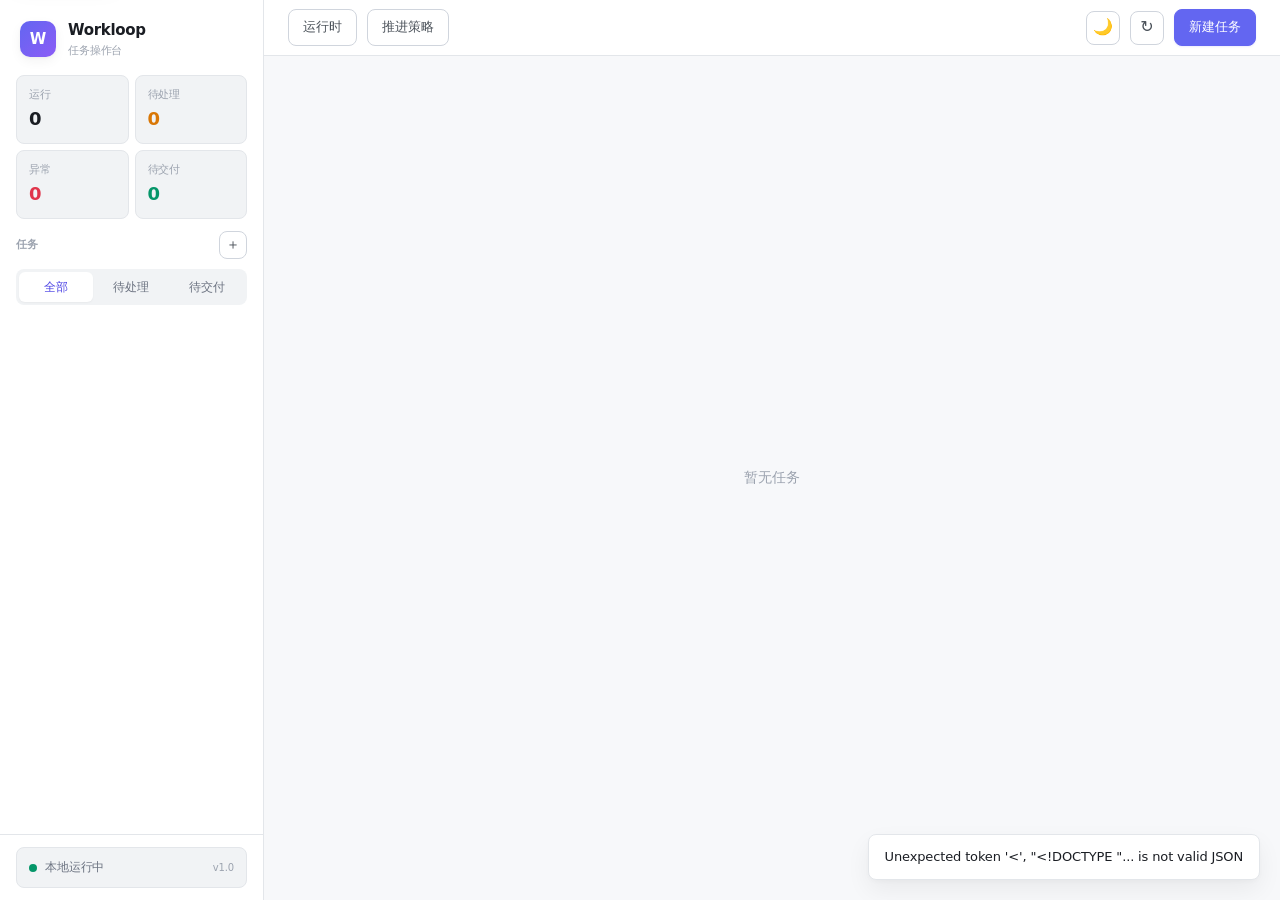
==== commit d0b66b72: "feat(workflow): compose tasks by model capability" ====
--- a/app/web/static/index.html
+++ b/app/web/static/index.html
@@ -389,6 +389,16 @@
     .node-add-zone button { gap: 6px; }
     .health-dot { display: inline-block; width: 8px; height: 8px; border-radius: 50%; background: var(--text-dim); margin-right: 6px; }
     .health-dot.ok { background: var(--green); } .health-dot.bad { background: var(--red); }
+    .composition-list { display: grid; gap: 0; border-top: 1px solid var(--border); }
+    .composition-item { display: grid; grid-template-columns: 28px minmax(150px,1.4fr) minmax(140px,1fr) minmax(90px,.7fr); gap: 12px; align-items: start; padding: 12px 0; border-bottom: 1px solid var(--border); }
+    .composition-index { width: 24px; height: 24px; display: grid; place-items: center; border: 1px solid var(--border-strong); border-radius: 50%; font-size: 11px; color: var(--text-muted); }
+    .composition-item strong, .composition-item small { display: block; overflow-wrap: anywhere; }
+    .composition-item small { color: var(--text-muted); margin-top: 3px; }
+    .composition-editor-row { border-bottom: 1px solid var(--border); padding: 12px 0; display: grid; gap: 10px; }
+    .composition-editor-row .form-grid { grid-template-columns: minmax(140px,1fr) minmax(140px,1fr); }
+    .compose-enabled-label { display: flex; align-items: center; gap: 8px; white-space: nowrap; }
+    input.compose-enabled { width: 16px; height: 16px; margin: 0; }
+    @media (max-width: 700px) { .composition-item { grid-template-columns: 28px 1fr; } .composition-item > :nth-child(n+3) { grid-column: 2; } }
 
     /* ===== Toast & utilities ===== */
     .toast {
@@ -499,7 +509,7 @@
     <div class="main-area">
       <header class="main-header">
         <button class="top-btn" id="runtimeButton" type="button">运行时</button>
-        <button class="top-btn" id="workflowButton" type="button">工作流</button>
+        <button class="top-btn" id="workflowButton" type="button">推进策略</button>
         <div class="header-spacer"></div>
         <button class="theme-toggle" id="themeToggle" type="button" title="切换主题" aria-label="切换主题">🌙</button>
         <button class="icon-btn" id="refreshButton" type="button" title="刷新" aria-label="刷新任务">↻</button>
@@ -517,7 +527,7 @@
       <div class="dialog-head"><h2 id="taskDialogTitle">新建任务</h2><button class="icon-btn quiet" value="cancel" aria-label="关闭">×</button></div>
       <div class="dialog-body">
         <label>项目<select id="taskProject" required></select></label>
-        <label>工作流<select id="taskWorkflow" required></select></label>
+        <label>审批方式<select id="taskWorkflow" required></select></label>
         <label>标题<input id="taskTitle" required maxlength="160"></label>
         <label>需求<textarea id="taskRequirement" required></textarea></label>
         <details><summary>预算</summary><div class="form-grid" style="margin-top:12px">
@@ -525,6 +535,9 @@
           <label>单次调用（秒）<input id="taskCall" type="number" min="1" value="1800"></label>
           <label>无事件（秒）<input id="taskIdle" type="number" min="1" value="120"></label>
           <label>最大轮次<input id="taskRounds" type="number" min="1" value="3"></label>
+          <label>总 Token 上限<input id="taskTokens" type="number" min="1" placeholder="不限制"></label>
+          <label>输入 Token 上限<input id="taskInputTokens" type="number" min="1" placeholder="不限制"></label>
+          <label>输出 Token 上限<input id="taskOutputTokens" type="number" min="1" placeholder="不限制"></label>
         </div></details>
       </div>
       <div class="dialog-actions"><button class="cmd quiet" value="cancel">取消</button><button class="cmd primary" type="submit" value="default">创建</button></div>
@@ -567,6 +580,14 @@
     </form>
   </dialog>
 
+  <dialog id="compositionDialog" aria-labelledby="compositionDialogTitle" style="width:min(760px,calc(100vw - 28px));max-height:calc(100vh - 56px);overflow-y:auto;">
+    <form method="dialog" id="compositionForm">
+      <div class="dialog-head"><h2 id="compositionDialogTitle">调整任务编排</h2><button class="icon-btn quiet" value="cancel" aria-label="关闭">×</button></div>
+      <div class="dialog-body" id="compositionEditor"></div>
+      <div class="dialog-actions"><button class="cmd quiet" value="cancel">取消</button><button class="cmd primary" type="submit" value="default">保存编排</button></div>
+    </form>
+  </dialog>
+
   <dialog id="budgetDialog" aria-labelledby="budgetDialogTitle">
     <form method="dialog" id="budgetForm">
       <div class="dialog-head"><h2 id="budgetDialogTitle">调整预算</h2><button class="icon-btn quiet" value="cancel" aria-label="关闭">×</button></div>
@@ -576,6 +597,9 @@
         <label>无事件（秒）<input id="budgetIdle" type="number" min="1" required></label>
         <label>最大轮次<input id="budgetRounds" type="number" min="1" required></label>
         <label>费用上限（USD）<input id="budgetCost" type="number" min="0.01" step="0.01"></label>
+        <label>总 Token 上限<input id="budgetTokens" type="number" min="1"></label>
+        <label>输入 Token 上限<input id="budgetInputTokens" type="number" min="1"></label>
+        <label>输出 Token 上限<input id="budgetOutputTokens" type="number" min="1"></label>
       </div>
       <div class="dialog-actions"><button class="cmd quiet" value="cancel">取消</button><button class="cmd primary" type="submit" value="default">更新</button></div>
     </form>
@@ -601,7 +625,7 @@
   </dialog>
 
   <script>
-    const state = { tasks: [], projects: [], workflows: [], selected: null, detail: null, filter: "all", editingNodes: null };
+    const state = { tasks: [], projects: [], workflows: [], selected: null, detail: null, filter: "all", editingNodes: null, editingGraph: null };
     const $ = id => document.getElementById(id);
     const esc = value => String(value ?? "").replace(/[&<>"']/g, c => ({"&":"&amp;","<":"&lt;",">":"&gt;",'"':"&quot;","'":"&#39;"}[c]));
     const labels = {
@@ -627,21 +651,29 @@
     async function loadTasks(refreshDetail=false) { const [active,history,metrics]=await Promise.all([api("/api/agent/tasks"),api("/api/agent/history"),api("/api/agent/metrics")]); state.tasks=[...active,...history]; renderTasks(); renderMetrics(metrics); if (state.selected && refreshDetail){const task=state.tasks.find(t=>taskKey(t)===state.selected);if(task)await loadDetail(state.selected,task.detail_url);} }
     async function selectTask(key,detailUrl) { state.selected=key; location.hash=encodeURIComponent(key); $("app").classList.add("has-selection"); renderTasks(); await loadDetail(key,detailUrl); }
     function workflowNodes(detail) { return detail.workflow?.nodes?.length ? detail.workflow.nodes : [{kind:"planner",label:"Claude 规划"},{kind:"plan_approval",label:"批准计划"},{kind:"executor",label:"Codex 执行"},{kind:"validation",label:"确定性验证"},{kind:"reviewer",label:"Claude 审核"},{kind:"delivery",label:"确认交付"}]; }
-    function activeNode(detail,nodes) { if(detail.status==="delivered")return nodes.length; const kind={draft:"planner",queued_for_analysis:"planner",analyzing:"planner",replanning:"planner",waiting_for_plan_approval:"plan_approval",queued_for_execution:"executor",executing:"executor",validating:"validation",integrating:"validation",reviewing:"reviewer",integration_required:"delivery",ready_to_deliver:"delivery"}[detail.status]||"planner"; const found=nodes.findIndex(n=>n.kind===kind); return found<0?0:found; }
+    function activeNode(detail,nodes) { if(detail.status==="delivered")return nodes.length; if(["draft","queued_for_analysis","analyzing","replanning"].includes(detail.status)){const planner=nodes.findIndex(n=>n.kind==="planner");return planner<0?0:planner;} if(Number.isInteger(detail.workflow_cursor)&&detail.workflow_cursor>0)return Math.min(detail.workflow_cursor,nodes.length-1); const kind={waiting_for_plan_approval:"plan_approval",queued_for_execution:"executor",executing:"executor",validating:"validation",integrating:"validation",reviewing:"reviewer",integration_required:"delivery",ready_to_deliver:"delivery"}[detail.status]||"planner"; const found=nodes.findIndex(n=>n.kind===kind); return found<0?0:found; }
     function pipeline(detail) { const nodes=workflowNodes(detail), active=activeNode(detail,nodes); return `<div class="pipeline" style="grid-template-columns:repeat(${nodes.length},minmax(80px,1fr))" aria-label="任务阶段">${nodes.map((node,i)=>{const stage=i<active?"done":i===active?"current":"";return `<div class="stage stage-${esc(node.kind)} ${stage}"${stage==="current"?' aria-current="step"':""}><strong>${esc(node.label)}</strong><span>${esc(node.kind)}</span></div>`}).join("")}</div>`; }
     function actionButton(a) { if (a.manual) return `<div class="resolution"><strong>${esc(a.label)}</strong><span>${esc(a.description)}</span></div>`; const cls=a.requires_confirmation?"danger":a.id==="approve"||a.id==="prepare_delivery"||a.id==="clarify"?"primary":"quiet"; return `<button class="cmd ${cls}" data-action="${esc(a.id)}"${a.description?` title="${esc(a.description)}"`:""}>${esc(a.label)}</button>`; }
     function renderPlan(plan,clarifications=[]) { if (!plan || plan.available===false) return ""; return `<section class="section"><h3>计划</h3><dl class="kv"><dt>需求理解</dt><dd>${esc(plan.requirement_understanding)}</dd><dt>实施步骤</dt><dd><ol class="compact-list">${(plan.steps||[]).map(x=>`<li>${esc(x)}</li>`).join("")}</ol></dd><dt>验收标准</dt><dd><ul class="compact-list">${(plan.acceptance_criteria||[]).map(x=>`<li>${esc(x)}</li>`).join("")}</ul></dd><dt>必须测试</dt><dd>${(plan.required_tests||[]).map(esc).join("、")}</dd><dt>风险</dt><dd>${(plan.risks||[]).map(esc).join("；")||"无"}</dd>${plan.open_questions?.length?`<dt>待澄清</dt><dd>${plan.open_questions.map(esc).join("；")}</dd>`:""}${clarifications.length?`<dt>澄清记录</dt><dd>${clarifications.map(x=>`${esc(x.question)}<br><strong>${esc(x.answer)}</strong>`).join("<br>")}</dd>`:""}</dl></section>`; }
+    function renderComposition(d) { const graph=d.plan_graph,nodes=graph?.nodes||[]; if(!nodes.length)return""; const editable=d.status==="waiting_for_plan_approval"; const bindings=[graph.planning_model,graph.review_model]; const total=[...nodes.map(n=>n.model),...bindings].reduce((sum,m)=>sum+Number(m?.estimated_cost_usd||0),0); const phase=(label,m)=>`<div class="composition-item"><span class="composition-index">•</span><div><strong>${label}</strong><small>宿主强制阶段</small></div><div><strong>${esc(m?.profile_id||"兼容路由")}</strong><small>${esc(m?.model||"")}</small></div><div><strong>${m?.estimated_cost_usd?`$${Number(m.estimated_cost_usd).toFixed(4)}`:"-"}</strong></div></div>`; return `<section class="section"><h3>任务编排 <span>预计 $${total.toFixed(4)}</span>${editable?`<button class="cmd quiet" type="button" data-action="compose" style="float:right">调整</button>`:""}</h3><div class="composition-list">${phase("计划生成",graph.planning_model)}${nodes.map((n,i)=>`<div class="composition-item"><span class="composition-index">${i+1}</span><div><strong>${esc(n.title)}${n.enabled===false?"（停用）":""}</strong><small>${esc(n.kind)} · ${esc(n.capability||"implementation")} · ${esc(n.node_id)}</small></div><div><strong>${esc(n.model?.profile_id||"未选择")}</strong><small>${esc(n.model?.model||n.instructions||"")}</small></div><div><strong>${n.model?.estimated_cost_usd?`$${Number(n.model.estimated_cost_usd).toFixed(4)}`:"-"}</strong><small>${esc((n.depends_on||[]).length?`依赖 ${n.depends_on.join(", ")}`:"无依赖")}</small></div>${n.model?.selection_reason?`<small style="grid-column:2/-1">${esc(n.model.selection_reason)}</small>`:""}</div>`).join("")}${phase("独立审核",graph.review_model)}${["确定性验证","确认交付"].map(x=>`<div class="composition-item"><span class="composition-index">•</span><div><strong>${x}</strong><small>宿主强制门禁</small></div><div><strong>不由任务节点替换</strong></div></div>`).join("")}</div></section>`; }
     function colorDiff(diff) { return esc(diff).split("\n").map(line=>`<span class="${line.startsWith("+")&&!line.startsWith("+++")?"diff-add":line.startsWith("-")&&!line.startsWith("---")?"diff-del":line.startsWith("@@")?"diff-head":""}">${line}</span>`).join("\n"); }
     function renderRounds(rounds) { if (!rounds?.length) return ""; const latest=rounds[rounds.length-1]; let html=`<section class="section"><h3>变更与验证 <span>第 ${esc(latest.round)} 轮</span></h3>`; if(latest.diff) html+=`<h4>Diff</h4><pre>${colorDiff(latest.diff)}</pre>`; if(latest.validation) html+=`<h4>确定性验证</h4><table><thead><tr><th>检查</th><th>结果</th><th>输出</th></tr></thead><tbody>${(latest.validation.checks||[]).map(c=>`<tr><td>${esc(c.name||c.command)}</td><td class="${c.exit_code===0&&!c.error?"pass":"fail"}">${c.exit_code===0&&!c.error?"通过":"失败"}</td><td>${esc(c.error||c.stdout||"")}</td></tr>`).join("")}</tbody></table>`; if(latest.review) html+=`<h4>独立审核</h4><p><span class="status ${latest.review.verdict==="pass"?"ready":"human"}">${esc(latest.review.verdict)}</span> ${esc(latest.review.summary||"")}</p>${(latest.review.issues||[]).length?`<table><thead><tr><th>位置</th><th>问题</th><th>建议</th></tr></thead><tbody>${latest.review.issues.map(i=>`<tr><td>${esc(i.file)}:${esc(i.line)}</td><td>${esc(i.message)}</td><td>${esc(i.suggestion)}</td></tr>`).join("")}</tbody></table>`:""}`; if(rounds.length>1) html+=`<details><summary>历史轮次（${rounds.length-1}）</summary>${rounds.slice(0,-1).map(r=>`<h4>第 ${esc(r.round)} 轮 · ${esc(r.review?.verdict||(r.validation?.passed===false?"未通过":"完成"))}</h4>${r.diff?`<pre>${colorDiff(r.diff)}</pre>`:""}`).join("")}</details>`; return html+`</section>`; }
     function renderEvents(runs) { const events=[]; (runs||[]).forEach(run=>(run.events||[]).forEach(e=>events.push({...e,run_role:run.role}))); if(!events.length) return ""; return `<section class="section"><h3>运行事件</h3><div class="event-list">${events.slice(-80).map(e=>`<div class="event"><small>${esc(fmtTime(e.at))}</small><strong>${esc(e.run_role||e.role)}</strong><span>${esc(e.event_type)}${e.raw_type?` · ${esc(e.raw_type)}`:""}</span></div>`).join("")}</div></section>`; }
     function renderReport(r) { if(!r || r.available===false) return ""; return `<section class="section"><h3>DeliveryReport</h3><dl class="kv"><dt>任务提交</dt><dd><code>${esc(r.task_commit)}</code></dd><dt>目标提交</dt><dd><code>${esc(r.target_commit)}</code></dd><dt>修改文件</dt><dd>${(r.modified_files||[]).map(esc).join("、")}</dd><dt>审核</dt><dd>${esc(r.review_summary)}</dd><dt>已知风险</dt><dd>${(r.known_risks||[]).map(esc).join("；")||"无"}</dd><dt>人工后续</dt><dd>${(r.human_next_steps||[]).map(esc).join("；")}</dd></dl></section>`; }
-    function renderBudget(d) { const b=d.budget||{}; return `<section class="section"><h3>运行身份与预算</h3><dl class="kv"><dt>任务分支</dt><dd><code>${esc(d.task_branch)}</code></dd><dt>基线</dt><dd><code>${esc(d.base_commit)}</code></dd><dt>Session</dt><dd>${Object.entries(d.sessions||{}).map(([k,v])=>`${esc(k)}: <code>${esc(v)}</code>`).join("<br>")||"无"}</dd><dt>活动时间</dt><dd>${Number(b.consumed_active_seconds||0).toFixed(2)} / ${esc(b.total_timeout_seconds)} 秒</dd><dt>费用</dt><dd>$${Number(b.consumed_cost_usd||0).toFixed(4)}${b.max_cost_usd!=null?` / $${esc(b.max_cost_usd)}`:""}</dd><dt>轮次</dt><dd>${esc(d.plan_iteration)} / ${esc(b.max_iterations)}</dd></dl></section>`; }
+    function renderBudget(d) { const b=d.budget||{}; const used=Number(b.consumed_input_tokens||0)+Number(b.consumed_output_tokens||0); return `<section class="section"><h3>运行身份与预算</h3><dl class="kv"><dt>任务分支</dt><dd><code>${esc(d.task_branch)}</code></dd><dt>基线</dt><dd><code>${esc(d.base_commit)}</code></dd><dt>节点 Session</dt><dd>${Object.entries(d.sessions||{}).filter(([k])=>k.startsWith("node:")).map(([k,v])=>`${esc(k)}: <code>${esc(v)}</code>`).join("<br>")||"无"}</dd><dt>活动时间</dt><dd>${Number(b.consumed_active_seconds||0).toFixed(2)} / ${esc(b.total_timeout_seconds)} 秒</dd><dt>费用</dt><dd>$${Number(b.consumed_cost_usd||0).toFixed(4)}${b.max_cost_usd!=null?` / $${esc(b.max_cost_usd)}`:""}</dd><dt>Token</dt><dd>${used}${b.max_total_tokens!=null?` / ${esc(b.max_total_tokens)}`:""}（输入 ${esc(b.consumed_input_tokens||0)}，输出 ${esc(b.consumed_output_tokens||0)}，缓存命中 ${esc(b.consumed_cached_input_tokens||0)}）</dd><dt>轮次</dt><dd>${esc(d.plan_iteration)} / ${esc(b.max_iterations)}</dd></dl></section>`; }
     function renderLegacyArtifact(name,item){if(!item?.available)return `<dt>${esc(name)}</dt><dd class="fail">${esc(item?.error||"不可用")}</dd>`;const content=typeof item.content==="string"?item.content:JSON.stringify(item.content,null,2);return `<dt>${esc(name)}</dt><dd><pre>${esc(content)}</pre></dd>`;}
     function renderLegacy(d){const artifacts=Object.entries(d.artifacts||{}).map(([name,item])=>renderLegacyArtifact(name,item)).join("");const plan=renderLegacyArtifact("计划",d.plan);return `<article class="detail"><div class="detail-head"><button class="cmd quiet mobile-back" id="backButton" type="button">← 任务</button><div class="detail-title"><h2>${esc(d.title)}</h2><p>历史工作流 · 只读 · <span class="status">${esc(d.status)}</span></p></div><div class="actions"><button class="cmd danger" data-action="delete" title="删除任务">删除</button></div></div><div class="alert">此任务由 legacy-v1 工作流创建，仅保留只读审计视图。新执行请创建 Agent Runtime 任务。</div><section class="section"><h3>历史任务</h3><dl class="kv"><dt>目标</dt><dd>${esc(d.goal)}</dd><dt>迭代</dt><dd>${esc(d.iteration)}</dd>${plan}${artifacts}</dl></section></article>`;}
-    async function loadDetail(key,detailUrl) { try { const d=await api(detailUrl||`/api/agent/tasks/${encodeURIComponent(key)}`); state.detail=d; if(d.read_only){$("workspace").innerHTML=renderLegacy(d);}else{const alert=d.error?`<div class="alert ${["failed","blocked"].includes(d.status)?"error":""}" role="alert">${esc(d.error)}</div>`:""; $("workspace").innerHTML=`<article class="detail"><div class="detail-head"><button class="cmd quiet mobile-back" id="backButton" type="button">← 任务</button><div class="detail-title"><h2>${esc(d.title)}</h2><p>${esc(d.project_name)} · ${esc(d.workflow?.label||"标准审批")} · <span class="status ${statusClass(d.status)}">${esc(labels[d.status]||d.status)}</span></p></div><div class="actions" aria-label="当前可用操作">${(d.actions||[]).map(actionButton).join("")}<button class="cmd danger" data-action="delete" title="删除任务">删除</button></div></div>${pipeline(d)}${alert}${renderPlan(d.plan,d.clarifications)}${renderRounds(d.rounds)}${renderEvents(d.runs)}${renderReport(d.delivery_report)}${renderBudget(d)}</article>`;} $("backButton").onclick=()=>{$("app").classList.remove("has-selection");state.selected=null;location.hash="";renderTasks();}; document.querySelectorAll("[data-action]").forEach(b=>b.onclick=()=>runAction(b.dataset.action)); } catch(e){ toast(e.message); } }
-    async function runAction(action) { const id=state.selected; try { if(action==="approve") await post(`/api/agent/tasks/${id}/approve`); else if(action==="clarify") return openClarification(); else if(action==="resume"||action==="rerun") await post(`/api/agent/tasks/${id}/${action}`); else if(action==="terminate"){if(!confirm("确认终止任务？"))return;await post(`/api/agent/tasks/${id}/terminate`);} else if(action==="prepare_delivery") await post(`/api/agent/tasks/${id}/prepare-delivery`); else if(action==="integrate") await post(`/api/agent/tasks/${id}/integrate`); else if(action==="update_budget") return openBudget(); else if(action==="deliver") return $("deliveryDialog").showModal(); else if(action==="delete"){if(!confirm("确认删除该任务？此操作不可撤销。"))return;const d=state.detail||{};const rid=d.task_id||id;await post(d.read_only?`/api/agent/history/${encodeURIComponent(rid)}/delete`:`/api/agent/tasks/${encodeURIComponent(rid)}/delete`);toast("任务已删除");state.selected=null;state.detail=null;location.hash="";$("app").classList.remove("has-selection");$("workspace").innerHTML='<div class="empty">暂无任务</div>';await loadTasks();return;} toast("操作已提交"); await loadTasks(true); } catch(e){toast(e.message);} }
+    async function loadDetail(key,detailUrl) { try { const d=await api(detailUrl||`/api/agent/tasks/${encodeURIComponent(key)}`); state.detail=d; if(d.read_only){$("workspace").innerHTML=renderLegacy(d);}else{const alert=d.error?`<div class="alert ${["failed","blocked"].includes(d.status)?"error":""}" role="alert">${esc(d.error)}</div>`:""; $("workspace").innerHTML=`<article class="detail"><div class="detail-head"><button class="cmd quiet mobile-back" id="backButton" type="button">← 任务</button><div class="detail-title"><h2>${esc(d.title)}</h2><p>${esc(d.project_name)} · ${esc(d.workflow?.label||"标准审批")} · <span class="status ${statusClass(d.status)}">${esc(labels[d.status]||d.status)}</span></p></div><div class="actions" aria-label="当前可用操作">${(d.actions||[]).map(actionButton).join("")}<button class="cmd danger" data-action="delete" title="删除任务">删除</button></div></div>${pipeline(d)}${alert}${renderPlan(d.plan,d.clarifications)}${renderComposition(d)}${renderRounds(d.rounds)}${renderEvents(d.runs)}${renderReport(d.delivery_report)}${renderBudget(d)}</article>`;} $("backButton").onclick=()=>{$("app").classList.remove("has-selection");state.selected=null;location.hash="";renderTasks();}; document.querySelectorAll("[data-action]").forEach(b=>b.onclick=()=>runAction(b.dataset.action)); } catch(e){ toast(e.message); } }
+    async function runAction(action) { const id=state.selected; try { if(action==="approve") await post(`/api/agent/tasks/${id}/approve`); else if(action==="compose") return openComposition(); else if(action==="clarify") return openClarification(); else if(action==="resume"||action==="rerun") await post(`/api/agent/tasks/${id}/${action}`); else if(action==="terminate"){if(!confirm("确认终止任务？"))return;await post(`/api/agent/tasks/${id}/terminate`);} else if(action==="prepare_delivery") await post(`/api/agent/tasks/${id}/prepare-delivery`); else if(action==="integrate") await post(`/api/agent/tasks/${id}/integrate`); else if(action==="update_budget") return openBudget(); else if(action==="deliver") return $("deliveryDialog").showModal(); else if(action==="delete"){if(!confirm("确认删除该任务？此操作不可撤销。"))return;const d=state.detail||{};const rid=d.task_id||id;await post(d.read_only?`/api/agent/history/${encodeURIComponent(rid)}/delete`:`/api/agent/tasks/${encodeURIComponent(rid)}/delete`);toast("任务已删除");state.selected=null;state.detail=null;location.hash="";$("app").classList.remove("has-selection");$("workspace").innerHTML='<div class="empty">暂无任务</div>';await loadTasks();return;} toast("操作已提交"); await loadTasks(true); } catch(e){toast(e.message);} }
+    const COMPOSE_CAPABILITIES=["implementation","frontend","backend","security","testing","migration","documentation","architecture","research","general"];
+    function compatibleCompositionModels(n){return(state.detail.model_catalog||[]).filter(m=>{const caps=m.capabilities||[];const access=m.access===n.access;const base=n.access!=="workspace_write"||caps.includes("implementation")||caps.includes("general");const specialized=caps.includes(n.capability)||caps.includes("general");const quality=!(["security","migration","architecture"].includes(n.capability))||Number(m.quality)>=4;return access&&base&&specialized&&quality;});}
+    function modelBinding(m,prior,reason){return{profile_id:m.profile_id,runtime:m.runtime,provider:m.provider||"",model:m.model,thinking:m.thinking||"medium",estimated_cost_usd:prior?.profile_id===m.profile_id?Number(prior.estimated_cost_usd||0):0,selection_reason:prior?.profile_id===m.profile_id?prior.selection_reason:reason};}
+    function gatherCompositionValues(){if(!state.editingGraph)return;const models=state.detail.model_catalog||[];document.querySelectorAll(".composition-editor-row").forEach(row=>{const i=+row.dataset.composeIndex,n=state.editingGraph.nodes[i];if(!n)return;n.enabled=row.querySelector(".compose-enabled").checked;n.title=row.querySelector(".compose-title").value.trim();n.kind=row.querySelector(".compose-kind").value;n.access=row.querySelector(".compose-access").value;n.capability=row.querySelector(".compose-capability").value;n.instructions=row.querySelector(".compose-instructions").value;n.depends_on=row.querySelector(".compose-deps").value.split(",").map(x=>x.trim()).filter(Boolean);const m=models.find(x=>x.profile_id===row.querySelector(".compose-model").value);if(m)n.model=modelBinding(m,n.model,`用户为此节点选择 ${m.profile_id}`);});const review=models.find(x=>x.profile_id===$("composeReviewModel")?.value);if(review)state.editingGraph.review_model=modelBinding(review,state.editingGraph.review_model,`用户选择审核模型 ${review.profile_id}`);}
+    function renderCompositionEditor(){const graph=state.editingGraph,models=state.detail.model_catalog||[];const reviewModels=models.filter(m=>m.access==="read_only"&&((m.capabilities||[]).includes("review")||(m.capabilities||[]).includes("general")));const planning=graph.planning_model||{};const review=graph.review_model||{};const rows=graph.nodes.map((n,i)=>{const compatible=compatibleCompositionModels(n);const options=compatible.map(m=>`<option value="${esc(m.profile_id)}"${m.profile_id===n.model?.profile_id?" selected":""}>${esc(m.label)} · ${esc(m.model)} · Q${esc(m.quality)}</option>`).join("");const kinds=["implementation","integration","custom"].map(k=>`<option value="${k}"${k===n.kind?" selected":""}>${k}</option>`).join("");const accesses=["workspace_write","read_only"].map(a=>`<option value="${a}"${a===n.access?" selected":""}>${a}</option>`).join("");const capabilities=[...new Set([...COMPOSE_CAPABILITIES,n.capability||"implementation"])].map(c=>`<option value="${esc(c)}"${c===n.capability?" selected":""}>${esc(c)}</option>`).join("");return `<div class="composition-editor-row" data-compose-index="${i}"><div class="workflow-section-head"><label class="compose-enabled-label"><input class="compose-enabled" type="checkbox"${n.enabled!==false?" checked":""}>启用</label><button class="cmd danger compose-remove" type="button" data-compose-remove="${i}" title="删除节点">删除</button></div><div class="form-grid"><label>节点标识<input value="${esc(n.node_id)}" disabled></label><label>标题<input class="compose-title" value="${esc(n.title)}" maxlength="160" required></label><label>类型<select class="compose-kind">${kinds}</select></label><label>权限<select class="compose-access">${accesses}</select></label><label>专项能力<select class="compose-capability">${capabilities}</select></label><label>模型<select class="compose-model"${options?"":" disabled"}>${options||'<option value="">无兼容模型</option>'}</select></label><label>依赖节点<input class="compose-deps" value="${esc((n.depends_on||[]).join(", "))}" placeholder="逗号分隔"></label></div><label>节点指令<textarea class="compose-instructions" maxlength="8000">${esc(n.instructions||"")}</textarea></label></div>`;}).join("");$("compositionEditor").innerHTML=`<div class="workflow-section-head"><strong>模型阶段</strong><button class="cmd quiet" id="addCompositionNode" type="button">+ 添加节点</button></div><div class="form-grid"><label>计划模型<input value="${esc(planning.profile_id||"")} · ${esc(planning.model||"")}" disabled></label><label>审核模型<select id="composeReviewModel">${reviewModels.map(m=>`<option value="${esc(m.profile_id)}"${m.profile_id===review.profile_id?" selected":""}>${esc(m.label)} · ${esc(m.model)} · Q${esc(m.quality)}</option>`).join("")}</select></label></div>${rows}`;$("addCompositionNode").onclick=()=>{gatherCompositionValues();let index=graph.nodes.length+1,id=`node-${index}`;while(graph.nodes.some(n=>n.node_id===id))id=`node-${++index}`;const model=models.find(m=>m.access==="read_only"&&((m.capabilities||[]).includes("general")||(m.capabilities||[]).includes("research")));graph.nodes.push({node_id:id,title:"新节点",kind:"custom",capability:model&&(model.capabilities||[]).includes("research")?"research":"general",depends_on:[],instructions:"",model:model?modelBinding(model,null,`用户添加节点并选择 ${model.profile_id}`):{},terminal:{kind:"local",cwd:"",worktree:"task",network:"deny"},access:"read_only",inputs:[],outputs:[],on_failure:"human",enabled:true});renderCompositionEditor();};document.querySelectorAll(".compose-remove").forEach(btn=>btn.onclick=()=>{gatherCompositionValues();const removed=graph.nodes.splice(+btn.dataset.composeRemove,1)[0];graph.nodes.forEach(n=>n.depends_on=(n.depends_on||[]).filter(id=>id!==removed.node_id));renderCompositionEditor();});document.querySelectorAll(".compose-kind,.compose-access,.compose-capability").forEach(select=>select.onchange=()=>{const row=select.closest(".composition-editor-row"),i=+row.dataset.composeIndex;gatherCompositionValues();const n=graph.nodes[i];if(n.kind==="implementation"||n.kind==="integration")n.access="workspace_write";renderCompositionEditor();});}
+    function openComposition(){state.editingGraph=JSON.parse(JSON.stringify(state.detail.plan_graph));renderCompositionEditor();$("compositionEditor").onchange=e=>{if(!e.target.matches(".compose-enabled"))return;const i=+e.target.closest(".composition-editor-row").dataset.composeIndex;gatherCompositionValues();const node=state.editingGraph.nodes[i];if(!node.enabled)state.editingGraph.nodes.forEach(n=>n.depends_on=(n.depends_on||[]).filter(id=>id!==node.node_id));renderCompositionEditor();};$("compositionDialog").showModal();}
+    function gatherComposition(){gatherCompositionValues();return state.editingGraph;}
     function openClarification(){const action=(state.detail.actions||[]).find(x=>x.id==="clarify");$("clarificationQuestion").textContent=action?.description||state.detail.plan?.open_questions?.[0]||"";$("clarificationAnswer").value="";$("clarificationDialog").showModal();$("clarificationAnswer").focus();}
-    function openBudget(){const b=state.detail.budget;$("budgetTotal").value=b.total_timeout_seconds;$("budgetCall").value=b.call_timeout_seconds;$("budgetIdle").value=b.idle_timeout_seconds;$("budgetRounds").value=b.max_iterations;$("budgetCost").value=b.max_cost_usd??"";$("budgetDialog").showModal();}
+    function openBudget(){const b=state.detail.budget;$("budgetTotal").value=b.total_timeout_seconds;$("budgetCall").value=b.call_timeout_seconds;$("budgetIdle").value=b.idle_timeout_seconds;$("budgetRounds").value=b.max_iterations;$("budgetCost").value=b.max_cost_usd??"";$("budgetTokens").value=b.max_total_tokens??"";$("budgetInputTokens").value=b.max_input_tokens??"";$("budgetOutputTokens").value=b.max_output_tokens??"";$("budgetDialog").showModal();}
     async function showRuntime(){ $("runtimeDialog").showModal(); $("runtimeBody").innerHTML="加载中"; try{const d=await api("/api/agent/runtime-health");const health=d.health||{};$("runtimeBody").innerHTML=`<div class="runtime-grid"><div><strong>角色</strong></div><div><strong>Runtime / Model</strong></div><div><strong>状态</strong></div>${Object.entries(d.profiles||{}).map(([role,p])=>{const h=health[role]||health;const ok=h.available===true;return `<div>${esc(role)}</div><div>${esc(p.runtime)} · ${esc(p.model||"default")}</div><div><span class="health-dot ${ok?"ok":"bad"}"></span>${ok?"可用":esc(h.error||"不可用")}</div>`}).join("")}</div>${d.worker_error?`<div class="alert error">${esc(d.worker_error)}</div>`:""}`;}catch(e){$("runtimeBody").textContent=e.message;} }
     const NODE_KINDS=[{kind:"planner",label:"规划",defaultLabel:"Claude 规划"},{kind:"plan_approval",label:"审批",defaultLabel:"批准计划"},{kind:"executor",label:"执行",defaultLabel:"Codex 执行"},{kind:"validation",label:"验证",defaultLabel:"确定性验证"},{kind:"reviewer",label:"审核",defaultLabel:"Claude 审核"},{kind:"delivery",label:"交付",defaultLabel:"确认交付"}];
     const kindLabels=Object.fromEntries(NODE_KINDS.map(k=>[k.kind,k.label]));
@@ -667,9 +699,10 @@
     $("refreshButton").onclick=()=>loadTasks(true).catch(e=>toast(e.message)); $("runtimeButton").onclick=showRuntime; $("workflowButton").onclick=()=>openWorkflowDialog(null); $("workflowMode").onchange=onWorkflowModeChange; $("newWorkflowBtn").onclick=()=>openWorkflowDialog(null); $("addNodeBtn").onclick=addWorkflowNode; $("projectButton").onclick=()=>$("projectDialog").showModal();
     $("newTaskButton").onclick=async()=>{if(!state.projects.length){$("projectDialog").showModal();return;}$("taskDialog").showModal();};
     $("projectForm").onsubmit=async e=>{if(e.submitter?.value==="cancel")return;e.preventDefault();try{await post("/api/agent/projects",{name:$("projectName").value,repository:$("projectPath").value,default_branch:$("projectBranch").value,config_path:$("projectConfig").value});$("projectDialog").close();await loadProjects();toast("项目已注册");}catch(err){toast(err.message);}};
-    $("taskForm").onsubmit=async e=>{if(e.submitter?.value==="cancel")return;e.preventDefault();try{const task=await post("/api/agent/tasks",{project_id:$("taskProject").value,workflow_id:$("taskWorkflow").value,title:$("taskTitle").value,requirement:$("taskRequirement").value,budget:{total_timeout_seconds:+$("taskTotal").value,call_timeout_seconds:+$("taskCall").value,idle_timeout_seconds:+$("taskIdle").value,max_iterations:+$("taskRounds").value}});$("taskDialog").close();await loadTasks();await selectTask(task.task_id);}catch(err){toast(err.message);}};
+    $("taskForm").onsubmit=async e=>{if(e.submitter?.value==="cancel")return;e.preventDefault();try{const task=await post("/api/agent/tasks",{project_id:$("taskProject").value,workflow_id:$("taskWorkflow").value,title:$("taskTitle").value,requirement:$("taskRequirement").value,budget:{total_timeout_seconds:+$("taskTotal").value,call_timeout_seconds:+$("taskCall").value,idle_timeout_seconds:+$("taskIdle").value,max_iterations:+$("taskRounds").value,max_total_tokens:$("taskTokens").value?+$("taskTokens").value:null,max_input_tokens:$("taskInputTokens").value?+$("taskInputTokens").value:null,max_output_tokens:$("taskOutputTokens").value?+$("taskOutputTokens").value:null}});$("taskDialog").close();await loadTasks();await selectTask(task.task_id);}catch(err){toast(err.message);}};
     $("workflowForm").onsubmit=async e=>{if(e.submitter?.value==="cancel")return;e.preventDefault();try{const saved=await post("/api/agent/workflows",workflowPayload());await loadWorkflows();$("taskWorkflow").value=saved.workflow_id;$("workflowDialog").close();toast("工作流已保存");}catch(err){toast(err.message);}};
-    $("budgetForm").onsubmit=async e=>{if(e.submitter?.value==="cancel")return;e.preventDefault();try{await post(`/api/agent/tasks/${state.selected}/budget`,{total_timeout_seconds:+$("budgetTotal").value,call_timeout_seconds:+$("budgetCall").value,idle_timeout_seconds:+$("budgetIdle").value,max_iterations:+$("budgetRounds").value,max_cost_usd:$("budgetCost").value?+$("budgetCost").value:null});$("budgetDialog").close();await loadTasks(true);}catch(err){toast(err.message);}};
+    $("compositionForm").onsubmit=async e=>{if(e.submitter?.value==="cancel")return;e.preventDefault();try{await post(`/api/agent/tasks/${state.selected}/plan-graph`,gatherComposition());$("compositionDialog").close();await loadTasks(true);toast("任务编排已保存");}catch(err){toast(err.message);}};
+    $("budgetForm").onsubmit=async e=>{if(e.submitter?.value==="cancel")return;e.preventDefault();try{await post(`/api/agent/tasks/${state.selected}/budget`,{total_timeout_seconds:+$("budgetTotal").value,call_timeout_seconds:+$("budgetCall").value,idle_timeout_seconds:+$("budgetIdle").value,max_iterations:+$("budgetRounds").value,max_cost_usd:$("budgetCost").value?+$("budgetCost").value:null,max_total_tokens:$("budgetTokens").value?+$("budgetTokens").value:null,max_input_tokens:$("budgetInputTokens").value?+$("budgetInputTokens").value:null,max_output_tokens:$("budgetOutputTokens").value?+$("budgetOutputTokens").value:null});$("budgetDialog").close();await loadTasks(true);}catch(err){toast(err.message);}};
     $("clarificationForm").onsubmit=async e=>{if(e.submitter?.value==="cancel")return;e.preventDefault();try{await post(`/api/agent/tasks/${state.selected}/clarify`,{answer:$("clarificationAnswer").value});$("clarificationDialog").close();await loadTasks(true);toast("澄清已提交");}catch(err){toast(err.message);}};
     $("deliveryForm").onsubmit=async e=>{if(e.submitter?.value==="cancel")return;e.preventDefault();try{await post(`/api/agent/tasks/${state.selected}/deliver`,{strategy:$("deliveryStrategy").value,confirmed:true});$("deliveryDialog").close();await loadTasks(true);toast("交付完成");}catch(err){toast(err.message);}};
     window.addEventListener("hashchange",()=>{const key=decodeURIComponent(location.hash.slice(1));if(key&&key!==state.selected){const task=state.tasks.find(t=>taskKey(t)===key);if(task)selectTask(key,task.detail_url);}});
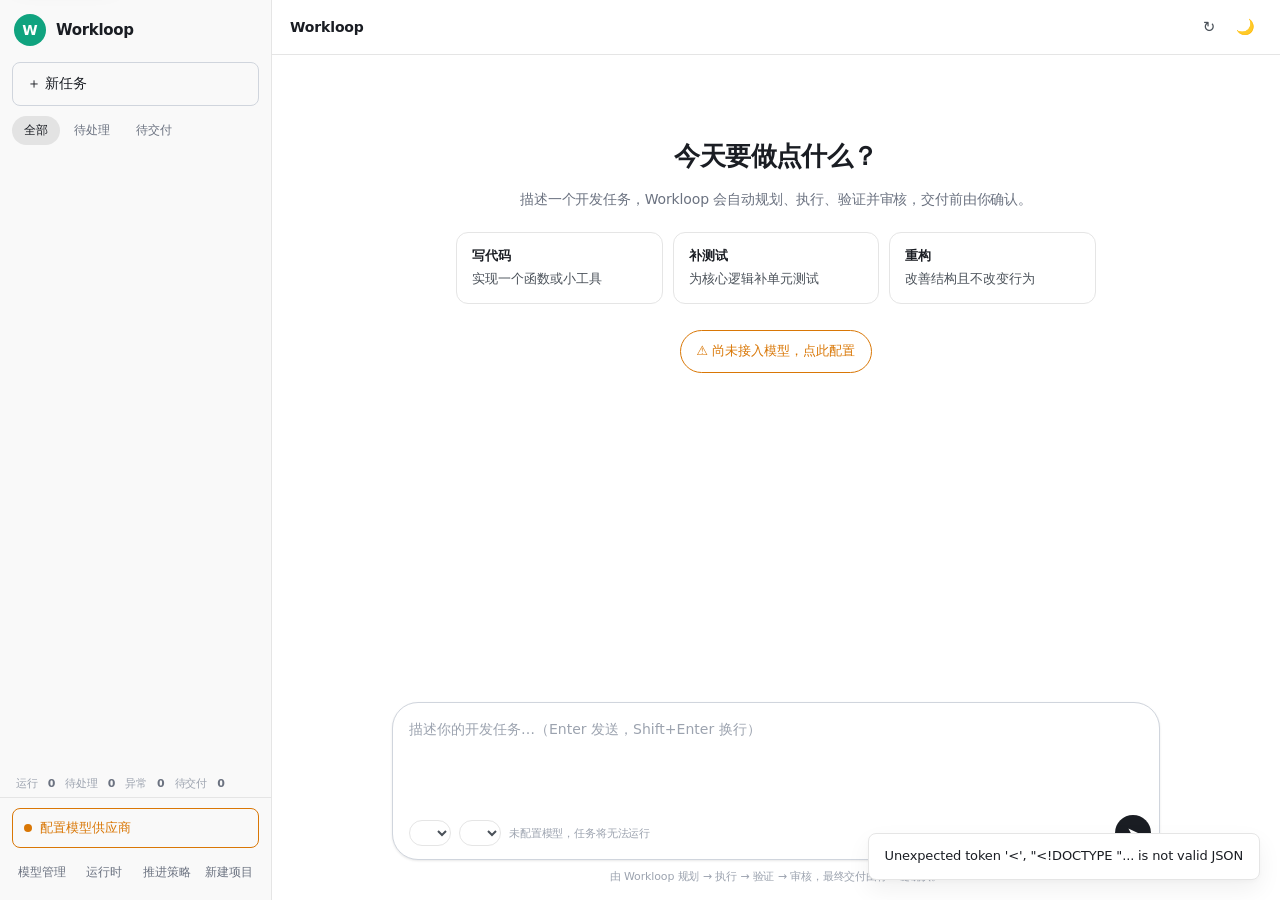
==== commit a10adb01: "feat: rebuild workbench resource and workflow management" ====
--- a/app/web/static/index.html
+++ b/app/web/static/index.html
@@ -7,23 +7,23 @@
   <style>
     /* ===== Design Tokens (light) ===== */
     :root {
-      --bg: #f7f8fa;
+      --bg: #ffffff;
       --bg-elevated: #ffffff;
-      --surface: #f1f3f5;
-      --surface-hover: #e9ecef;
-      --surface-active: #e3e6ea;
-      --border: #e3e6ea;
+      --sidebar-bg: #f9f9f9;
+      --surface: #f4f4f4;
+      --surface-hover: #ececec;
+      --surface-active: #e3e3e3;
+      --bubble: #f4f4f4;
+      --border: #e5e5e5;
       --border-strong: #d0d5dd;
       --text: #1a1d23;
       --text-2: #4a5159;
       --text-muted: #6b7280;
       --text-dim: #9ca3af;
-      --accent: #6366f1;
-      --accent-bright: #4f46e5;
-      --accent-light: #eef2ff;
-      --accent-glow: rgba(99,102,241,.12);
-      --gradient: linear-gradient(135deg, #6366f1 0%, #8b5cf6 100%);
-      --gradient-soft: linear-gradient(135deg, #eef2ff 0%, #f5f3ff 100%);
+      --accent: #10a37f;
+      --accent-bright: #0d8c6d;
+      --accent-light: #e8f7f2;
+      --accent-glow: rgba(16,163,127,.16);
       --green: #059669;
       --green-light: #ecfdf5;
       --amber: #d97706;
@@ -50,23 +50,23 @@
 
     /* ===== Design Tokens (dark) ===== */
     .dark {
-      --bg: #08080c;
-      --bg-elevated: #0e0e14;
-      --surface: rgba(255,255,255,.03);
-      --surface-hover: rgba(255,255,255,.06);
-      --surface-active: rgba(255,255,255,.09);
-      --border: rgba(255,255,255,.07);
-      --border-strong: rgba(255,255,255,.12);
+      --bg: #212121;
+      --bg-elevated: #2f2f2f;
+      --sidebar-bg: #171717;
+      --surface: #303030;
+      --surface-hover: #3a3a3a;
+      --surface-active: #424242;
+      --bubble: #303030;
+      --border: #3d3d3d;
+      --border-strong: #4a4a4a;
       --text: #f4f4f5;
       --text-2: #d4d4d8;
       --text-muted: #a1a1aa;
       --text-dim: #71717a;
-      --accent: #818cf8;
-      --accent-bright: #a5b4fc;
-      --accent-light: rgba(129,140,248,.12);
-      --accent-glow: rgba(129,140,248,.25);
-      --gradient: linear-gradient(135deg, #818cf8 0%, #c084fc 100%);
-      --gradient-soft: linear-gradient(135deg, rgba(129,140,248,.08) 0%, rgba(192,132,252,.08) 100%);
+      --accent: #10a37f;
+      --accent-bright: #19c69b;
+      --accent-light: rgba(16,163,127,.14);
+      --accent-glow: rgba(16,163,127,.25);
       --green: #34d399;
       --green-light: rgba(52,211,153,.12);
       --amber: #fbbf24;
@@ -87,7 +87,7 @@
     body {
       background: var(--bg);
       color: var(--text);
-      font: 14px/1.55 var(--font);
+      font: 14px/1.6 var(--font);
       -webkit-font-smoothing: antialiased;
       -moz-osx-font-smoothing: grayscale;
       font-feature-settings: "cv02","cv03","cv04","cv11";
@@ -100,7 +100,6 @@
     [tabindex]:focus-visible { outline: 2px solid var(--accent); outline-offset: 2px; border-radius: var(--radius-xs); }
     * { border-color: var(--border); }
 
-    /* Scrollbar */
     ::-webkit-scrollbar { width: 6px; height: 6px; }
     ::-webkit-scrollbar-track { background: transparent; }
     ::-webkit-scrollbar-thumb { background: var(--border-strong); border-radius: 3px; }
@@ -109,102 +108,111 @@
     /* ===== App Shell ===== */
     .app-shell { display: flex; height: 100vh; overflow: hidden; }
 
-    /* ===== Sidebar ===== */
+    /* ===== Sidebar (conversation list) ===== */
     .sidebar {
-      display: flex; flex-direction: column; width: 264px; shrink: 0;
-      background: var(--bg-elevated); border-right: 1px solid var(--border);
-    }
-    .sidebar-brand { display: flex; align-items: center; gap: 12px; padding: 20px 20px 16px; }
+      display: flex; flex-direction: column; width: 272px; shrink: 0;
+      background: var(--sidebar-bg); border-right: 1px solid var(--border);
+    }
+    .sidebar-top { display: flex; align-items: center; gap: 10px; padding: 14px 14px 10px; }
     .brand-mark {
-      width: 36px; height: 36px; display: grid; place-items: center; border-radius: 10px;
-      background: var(--gradient); color: #fff; font-weight: 800; font-size: 15px;
-      box-shadow: var(--shadow-md); flex: none;
-    }
-    .sidebar-brand strong { font-size: 15px; font-weight: 600; letter-spacing: -.02em; line-height: 1.2; }
-    .sidebar-brand span { display: block; font-size: 11px; color: var(--text-dim); font-weight: 400; }
-
-    .sidebar-metrics { display: grid; grid-template-columns: 1fr 1fr; gap: 6px; padding: 0 16px 12px; }
-    .metric {
-      display: flex; flex-direction: column; gap: 2px; padding: 10px 12px; border-radius: var(--radius-sm);
-      background: var(--surface); border: 1px solid var(--border); transition: background .15s;
-    }
-    .metric:hover { background: var(--surface-hover); }
-    .metric-label { font-size: 11px; color: var(--text-dim); font-weight: 500; }
-    .metric-value { font-size: 18px; font-weight: 700; font-variant-numeric: tabular-nums; color: var(--text); letter-spacing: -.02em; }
-    .metric.attention .metric-value { color: var(--amber); }
-    .metric.problem .metric-value { color: var(--red); }
-    .metric.ready .metric-value { color: var(--green); }
-
-    .side-head { padding: 0 16px 10px; }
-    .side-title { display: flex; align-items: center; justify-content: space-between; margin-bottom: 10px; }
-    .side-title h1 { font-size: 11px; margin: 0; font-weight: 600; letter-spacing: .04em; text-transform: uppercase; color: var(--text-dim); }
-    .filter-tabs { display: grid; grid-template-columns: repeat(3, 1fr); gap: 2px; background: var(--surface); padding: 3px; border-radius: var(--radius-sm); }
+      width: 32px; height: 32px; display: grid; place-items: center; border-radius: 50%;
+      background: var(--accent); color: #fff; font-weight: 800; font-size: 14px; flex: none;
+    }
+    .sidebar-top strong { font-size: 15px; font-weight: 650; letter-spacing: -.02em; }
+    .sidebar-close { display: none; margin-left: auto; color: var(--text-muted); font-size: 18px; padding: 4px 8px; border-radius: var(--radius-sm); }
+    .sidebar-close:hover { background: var(--surface-hover); }
+
+    .new-task {
+      margin: 6px 12px 10px; padding: 10px 14px; border-radius: var(--radius-sm); font-size: 13.5px; font-weight: 500;
+      display: flex; align-items: center; gap: 8px; color: var(--text);
+      border: 1px solid var(--border-strong); background: transparent; transition: background .15s;
+    }
+    .new-task:hover { background: var(--surface-hover); }
+
+    .filter-tabs { display: flex; gap: 2px; padding: 0 12px 8px; }
     .filter-tabs button {
-      border-radius: var(--radius-xs); padding: 6px 4px; font-size: 12px; font-weight: 500;
+      border-radius: 999px; padding: 5px 12px; font-size: 12px; font-weight: 500;
       color: var(--text-muted); transition: all .15s;
     }
     .filter-tabs button:hover { color: var(--text); background: var(--surface-hover); }
-    .filter-tabs button.active { background: var(--bg-elevated); color: var(--accent-bright); box-shadow: var(--shadow-xs); }
-
-    .task-list { flex: 1; overflow-y: auto; overflow-x: hidden; padding-bottom: 8px; }
-    .task-row {
-      width: 100%; text-align: left; padding: 12px 16px; display: grid; gap: 6px;
-      border-bottom: 1px solid var(--border); transition: background .12s; position: relative;
-    }
-    .task-row:hover { background: var(--surface-hover); }
-    .task-row.selected { background: var(--accent-light); }
-    .task-row.selected::before {
-      content: ""; position: absolute; left: 0; top: 50%; transform: translateY(-50%);
-      width: 3px; height: 24px; border-radius: 0 3px 3px 0; background: var(--gradient);
-    }
-    .task-row-top { display: flex; align-items: flex-start; gap: 8px; }
-    .task-row-title { font-weight: 500; min-width: 0; overflow-wrap: anywhere; flex: 1; color: var(--text); font-size: 13px; }
-    .task-meta { display: flex; justify-content: space-between; gap: 8px; color: var(--text-dim); font-size: 11px; }
-
-    .sidebar-footer { padding: 12px 16px; border-top: 1px solid var(--border); }
-    .sidebar-footer .status-card {
-      display: flex; align-items: center; gap: 8px; padding: 10px 12px; border-radius: var(--radius-sm);
-      background: var(--surface); border: 1px solid var(--border);
-    }
+    .filter-tabs button.active { background: var(--surface-active); color: var(--text); }
+
+    .conv-list { flex: 1; overflow-y: auto; overflow-x: hidden; padding: 0 8px 8px; display: flex; flex-direction: column; gap: 1px; }
+    .conv-item {
+      width: 100%; text-align: left; display: flex; align-items: center; gap: 9px;
+      padding: 9px 10px; border-radius: var(--radius-sm); transition: background .12s; min-width: 0;
+    }
+    .conv-item:hover { background: var(--surface-hover); }
+    .conv-item.active { background: var(--surface-active); }
+    .conv-dot { width: 8px; height: 8px; border-radius: 50%; background: var(--text-dim); flex: none; }
+    .conv-dot.running { background: var(--blue); animation: pulse-dot 1.5s ease-in-out infinite; }
+    .conv-dot.human { background: var(--amber); }
+    .conv-dot.failed { background: var(--red); }
+    .conv-dot.ready, .conv-dot.delivered { background: var(--green); }
+    .conv-title { flex: 1; min-width: 0; overflow: hidden; white-space: nowrap; text-overflow: ellipsis; font-size: 13px; color: var(--text); }
+    .conv-meta { flex: none; color: var(--text-dim); font-size: 10.5px; }
+    .conv-empty { padding: 24px 14px; color: var(--text-dim); font-size: 12.5px; text-align: center; line-height: 1.8; }
+
+    .sidebar-stats { padding: 8px 16px 4px; color: var(--text-dim); font-size: 11px; display: flex; gap: 10px; flex-wrap: wrap; }
+    .sidebar-stats b { color: var(--text-muted); font-weight: 600; }
+    .sidebar-footer { padding: 10px 12px 12px; border-top: 1px solid var(--border); display: grid; gap: 8px; }
+    .model-chip {
+      display: flex; align-items: center; gap: 8px; width: 100%; text-align: left;
+      padding: 9px 11px; border-radius: var(--radius-sm); border: 1px solid var(--border-strong);
+      background: transparent; font-size: 12.5px; color: var(--text-2); transition: background .15s;
+    }
+    .model-chip:hover { background: var(--surface-hover); }
+    .model-chip .chip-label { flex: 1; min-width: 0; overflow: hidden; white-space: nowrap; text-overflow: ellipsis; }
+    .model-chip.attention { color: var(--amber); border-color: var(--amber); }
+    .foot-links { display: flex; gap: 2px; }
+    .foot-links button {
+      flex: 1; padding: 7px 4px; border-radius: var(--radius-sm); font-size: 11.5px;
+      color: var(--text-muted); transition: all .15s;
+    }
+    .foot-links button:hover { color: var(--text); background: var(--surface-hover); }
     .pulse-dot { width: 8px; height: 8px; border-radius: 50%; background: var(--green); animation: pulse-dot 2s ease-in-out infinite; flex: none; }
     @keyframes pulse-dot { 0%,100% { opacity: 1; } 50% { opacity: .4; } }
-    .sidebar-footer .status-card span { font-size: 12px; font-weight: 500; color: var(--text-muted); }
-    .sidebar-footer .status-card small { margin-left: auto; font-size: 10px; color: var(--text-dim); }
-
-    /* ===== Main Area ===== */
-    .main-area { flex: 1; display: flex; flex-direction: column; overflow: hidden; }
-    .main-header {
-      display: flex; align-items: center; gap: 10px; padding: 0 24px; height: 56px; shrink: 0;
-      background: var(--bg-elevated); border-bottom: 1px solid var(--border); z-index: 10;
-    }
-    .main-header-title { font-size: 14px; font-weight: 600; color: var(--text); letter-spacing: -.01em; }
-    .header-spacer { flex: 1; }
-
-    /* ===== Buttons ===== */
-    .top-btn, .icon-btn {
-      min-height: 34px; border-radius: var(--radius-sm); background: var(--bg-elevated); color: var(--text-2);
-      border: 1px solid var(--border-strong); padding: 7px 14px; font-size: 13px; font-weight: 500;
-      transition: all .15s; display: inline-flex; align-items: center; gap: 6px;
-    }
-    .top-btn:hover, .icon-btn:hover { background: var(--surface-hover); color: var(--text); border-color: var(--text-dim); }
-    .icon-btn { width: 34px; padding: 0; font-size: 16px; justify-content: center; }
-    .primary {
-      background: var(--accent); color: #fff; border: 1px solid var(--accent);
-      box-shadow: 0 1px 2px var(--accent-glow);
-    }
-    .primary:hover { background: var(--accent-bright); border-color: var(--accent-bright); color: #fff; }
-    .danger { background: var(--red); color: #fff; border: 1px solid var(--red); }
-    .danger:hover { background: #c92a3e; border-color: #c92a3e; color: #fff; }
-    .dark .danger:hover { background: #e5526a; border-color: #e5526a; }
-    .quiet { background: var(--bg-elevated); border: 1px solid var(--border-strong); color: var(--text-2); }
-    .quiet:hover { background: var(--surface-hover); color: var(--text); }
-    .cmd {
-      min-height: 34px; padding: 7px 14px; border-radius: var(--radius-sm); font-size: 13px;
-      font-weight: 500; border: 1px solid transparent; transition: all .15s;
-      display: inline-flex; align-items: center; gap: 6px;
-    }
-
-    /* ===== Status Pills ===== */
+
+    .backdrop { display: none; }
+
+    /* ===== Main chat area ===== */
+    .main-area { flex: 1; display: flex; flex-direction: column; overflow: hidden; min-width: 0; }
+    .chat-topbar {
+      display: flex; align-items: center; gap: 10px; padding: 10px 18px; shrink: 0;
+      background: color-mix(in srgb, var(--bg) 88%, transparent); backdrop-filter: blur(8px);
+      border-bottom: 1px solid var(--border); z-index: 10; min-height: 52px;
+    }
+    .menu-button { display: none; width: 34px; height: 34px; border-radius: var(--radius-sm); color: var(--text-2); font-size: 17px; }
+    .menu-button:hover { background: var(--surface-hover); }
+    .topbar-title { font-size: 14px; font-weight: 600; color: var(--text); letter-spacing: -.01em; overflow: hidden; white-space: nowrap; text-overflow: ellipsis; }
+    .topbar-actions { margin-left: auto; display: flex; gap: 2px; }
+    .icon-ghost { width: 34px; height: 34px; border-radius: var(--radius-sm); color: var(--text-2); font-size: 15px; display: grid; place-items: center; }
+    .icon-ghost:hover { background: var(--surface-hover); color: var(--text); }
+
+    .thread-scroll { flex: 1; overflow-y: auto; }
+    .thread { max-width: 768px; margin: 0 auto; padding: 24px 20px 48px; display: flex; flex-direction: column; gap: 22px; }
+
+    /* ===== Messages ===== */
+    .msg { display: flex; gap: 12px; }
+    .msg.user { justify-content: flex-end; }
+    .msg.user .bubble {
+      background: var(--bubble); border-radius: 18px; padding: 12px 16px; max-width: 85%;
+      overflow-wrap: anywhere;
+    }
+    .msg.user .bubble strong { display: block; font-size: 13px; color: var(--text-muted); font-weight: 600; margin-bottom: 4px; }
+    .msg.user .bubble p { margin: 0; white-space: pre-wrap; }
+    .avatar {
+      width: 30px; height: 30px; border-radius: 50%; display: grid; place-items: center; flex: none;
+      background: var(--accent); color: #fff; font-weight: 800; font-size: 13px; margin-top: 2px;
+    }
+    .msg-body { flex: 1; min-width: 0; display: flex; flex-direction: column; gap: 12px; }
+    .ai-status { display: flex; align-items: center; gap: 10px; flex-wrap: wrap; }
+    .ai-stage { color: var(--text-muted); font-size: 12.5px; }
+    .typing { display: inline-flex; gap: 4px; align-items: center; }
+    .typing i { width: 6px; height: 6px; border-radius: 50%; background: var(--text-dim); animation: typing-blink 1.2s infinite; }
+    .typing i:nth-child(2) { animation-delay: .2s; } .typing i:nth-child(3) { animation-delay: .4s; }
+    @keyframes typing-blink { 0%,80%,100% { opacity: .25; } 40% { opacity: 1; } }
+
     .status {
       display: inline-flex; align-items: center; gap: 5px; min-height: 20px; padding: 2px 9px;
       border-radius: 999px; font-size: 11px; font-weight: 600; white-space: nowrap;
@@ -217,117 +225,128 @@
     .status.ready, .status.delivered { color: var(--green); background: var(--green-light); }
     .status.running::before, .status.queued::before { animation: pulse-dot 1.5s ease-in-out infinite; }
 
-    /* ===== Workspace ===== */
-    .workspace { flex: 1; overflow-y: auto; background: var(--bg); }
-    .empty {
-      height: 100%; display: grid; place-items: center; color: var(--text-dim); font-size: 14px;
-    }
-    .detail { max-width: 1080px; margin: 0 auto; padding: 28px 32px 80px; }
-    .detail-head { display: flex; align-items: flex-start; gap: 20px; margin-bottom: 24px; }
-    .mobile-back { display: none; }
-    .detail-title { min-width: 0; flex: 1; }
-    .detail-title h2 { font-size: 24px; line-height: 1.25; margin: 0 0 6px; overflow-wrap: anywhere; font-weight: 600; letter-spacing: -.02em; }
-    .detail-title p { margin: 0; color: var(--text-muted); font-size: 13px; }
-    .actions { display: flex; flex-wrap: wrap; justify-content: flex-end; gap: 8px; align-items: flex-start; }
+    /* ===== Cards inside assistant messages ===== */
+    .card {
+      padding: 16px 18px; background: var(--bg-elevated); border: 1px solid var(--border);
+      border-radius: var(--radius); box-shadow: var(--shadow-xs); overflow: hidden;
+    }
+    .card > h3 {
+      font-size: 13.5px; margin: 0 0 12px; font-weight: 600; letter-spacing: -.01em;
+      display: flex; align-items: center; justify-content: space-between; gap: 10px; color: var(--text);
+    }
+    .card > h3 span { font-size: 11px; font-weight: 600; color: var(--text-muted); background: var(--surface); padding: 3px 9px; border-radius: 999px; }
+    .card h4 { font-size: 11px; margin: 14px 0 7px; text-transform: uppercase; letter-spacing: .06em; color: var(--text-dim); font-weight: 600; }
+    .card.collapsible { padding: 0; }
+    .card.collapsible > summary {
+      list-style: none; cursor: pointer; padding: 13px 18px; display: flex; align-items: center; gap: 8px;
+      font-size: 13.5px; font-weight: 600; color: var(--text); user-select: none;
+    }
+    .card.collapsible > summary::-webkit-details-marker { display: none; }
+    .card.collapsible > summary::after { content: "▾"; margin-left: 0; color: var(--text-dim); transition: transform .15s; }
+    .card.collapsible[open] > summary::after { transform: rotate(180deg); }
+    .card.collapsible > .card-inner { padding: 0 18px 16px; }
+    .card.collapsible > summary .badge {
+      margin-left: auto; font-size: 11px; font-weight: 600; color: var(--text-muted);
+      background: var(--surface); padding: 3px 9px; border-radius: 999px;
+    }
+
+    .kv { display: grid; grid-template-columns: 130px minmax(0, 1fr); gap: 8px 14px; margin: 0; }
+    .kv dt { color: var(--text-muted); font-size: 12.5px; }
+    .kv dd { margin: 0; overflow-wrap: anywhere; font-size: 12.5px; color: var(--text); }
+    .kv code, code { font: 11.5px var(--mono); background: var(--surface); padding: 2px 6px; border-radius: 4px; color: var(--accent-bright); }
+    .compact-list { margin: 0; padding-left: 18px; color: var(--text-2); font-size: 12.5px; }
+    .compact-list li { margin: 3px 0; }
+
+    .alert {
+      padding: 11px 14px; border-left: 3px solid var(--amber); background: var(--amber-light);
+      overflow-wrap: anywhere; border-radius: 0 var(--radius-sm) var(--radius-sm) 0; font-size: 13px; color: var(--amber);
+    }
+    .alert.error { border-color: var(--red); background: var(--red-light); color: var(--red); }
+
+    pre {
+      margin: 0; padding: 12px 14px; overflow: auto; max-height: 420px;
+      background: #0f1117; color: #d4d7de; border-radius: var(--radius-sm); font: 12px/1.6 var(--mono);
+      white-space: pre-wrap; overflow-wrap: anywhere; border: 1px solid #1e222b;
+    }
+    .diff-add { color: #4ade80; } .diff-del { color: #f87171; } .diff-head { color: #60a5fa; }
+    table { width: 100%; border-collapse: collapse; font-size: 12.5px; border: 1px solid var(--border); border-radius: var(--radius-sm); overflow: hidden; }
+    th, td { text-align: left; vertical-align: top; padding: 8px 10px; border-bottom: 1px solid var(--border); overflow-wrap: anywhere; }
+    th { background: var(--surface); color: var(--text-muted); font-size: 10.5px; text-transform: uppercase; letter-spacing: .04em; font-weight: 600; }
+    tbody tr:last-child td { border-bottom: 0; }
+    .pass { color: var(--green); font-weight: 700; } .fail { color: var(--red); font-weight: 700; }
+
+    .event-list { display: grid; gap: 0; border-left: 2px solid var(--border); margin-left: 6px; }
+    .event { position: relative; display: grid; grid-template-columns: 86px minmax(0,1fr); gap: 8px; padding: 5px 8px 5px 14px; font-size: 11.5px; }
+    .event::before { content: ""; position: absolute; left: -6px; top: 11px; width: 9px; height: 9px; border-radius: 50%; background: var(--bg-elevated); border: 2px solid var(--text-dim); }
+    .event small { color: var(--text-dim); }
+    .event strong { color: var(--text-2); font-weight: 600; }
+    .event span { color: var(--text-muted); overflow: hidden; white-space: nowrap; text-overflow: ellipsis; }
+
+    .actions-row { display: flex; flex-wrap: wrap; gap: 8px; }
+    .cmd {
+      min-height: 32px; padding: 6px 13px; border-radius: var(--radius-sm); font-size: 12.5px;
+      font-weight: 500; border: 1px solid transparent; transition: all .15s;
+      display: inline-flex; align-items: center; gap: 6px;
+    }
+    .primary { background: var(--accent); color: #fff; border: 1px solid var(--accent); }
+    .primary:hover { background: var(--accent-bright); border-color: var(--accent-bright); color: #fff; }
+    .danger { background: var(--red); color: #fff; border: 1px solid var(--red); }
+    .danger:hover { filter: brightness(1.08); }
+    .quiet { background: transparent; border: 1px solid var(--border-strong); color: var(--text-2); }
+    .quiet:hover { background: var(--surface-hover); color: var(--text); }
     .resolution {
-      max-width: 320px; padding: 10px 13px; border-left: 3px solid var(--amber);
+      max-width: 420px; padding: 10px 13px; border-left: 3px solid var(--amber);
       background: var(--amber-light); border-radius: 0 var(--radius-sm) var(--radius-sm) 0;
     }
-    .resolution strong, .resolution span { display: block; }
-    .resolution strong { font-size: 13px; color: var(--amber); }
+    .resolution strong { display: block; font-size: 12.5px; color: var(--amber); }
     .resolution span { margin-top: 3px; color: var(--amber); font-size: 12px; opacity: .85; }
-
-    /* ===== Pipeline (stepper) ===== */
-    .pipeline {
-      display: grid; gap: 0; margin: 0 0 22px; background: var(--bg-elevated);
-      border: 1px solid var(--border); border-radius: var(--radius); overflow: hidden;
-      box-shadow: var(--shadow-xs);
-    }
-    .stage { position: relative; min-height: 74px; padding: 14px 10px 11px; border-right: 1px solid var(--border); text-align: center; }
-    .stage:last-child { border-right: 0; }
-    .stage::before {
-      content: ""; position: absolute; left: 50%; top: 13px; transform: translateX(-50%);
-      width: 14px; height: 14px; border-radius: 50%; background: var(--bg-elevated);
-      border: 2px solid var(--border-strong); transition: all .2s;
-    }
-    .stage.done::before { background: var(--green); border-color: var(--green); }
-    .stage.current::before { background: var(--accent); border-color: var(--accent); box-shadow: 0 0 0 4px var(--accent-glow); }
-    .stage strong { display: block; font-size: 12px; font-weight: 500; margin-top: 22px; color: var(--text-muted); }
-    .stage span { color: var(--text-dim); font-size: 10px; text-transform: uppercase; letter-spacing: .04em; }
-    .stage.current strong, .stage.done strong { color: var(--text); font-weight: 600; }
-    .stage.stage-planner::before { border-color: var(--amber); }
-    .stage.stage-plan_approval::before { border-color: var(--accent); }
-    .stage.stage-executor::before { border-color: var(--green); }
-    .stage.stage-validation::before { border-color: var(--cyan); }
-    .stage.stage-reviewer::before { border-color: var(--violet); }
-    .stage.stage-delivery::before { border-color: var(--text-dim); }
-
-    /* ===== Alerts & Sections ===== */
-    .alert {
-      padding: 12px 14px; border-left: 3px solid var(--amber); background: var(--amber-light);
-      margin-bottom: 18px; overflow-wrap: anywhere; border-radius: 0 var(--radius-sm) var(--radius-sm) 0;
-      font-size: 13px; color: var(--amber);
-    }
-    .alert.error { border-color: var(--red); background: var(--red-light); color: var(--red); }
-    .section {
-      padding: 20px 22px; background: var(--bg-elevated); border: 1px solid var(--border);
-      border-radius: var(--radius); margin-bottom: 14px; box-shadow: var(--shadow-xs);
-    }
-    .section:first-of-type { margin-top: 0; }
-    .section h3 {
-      font-size: 14px; margin: 0 0 14px; font-weight: 600; letter-spacing: -.01em;
-      display: flex; align-items: center; justify-content: space-between; gap: 10px; color: var(--text);
-    }
-    .section h3 span {
-      font-size: 11px; font-weight: 600; color: var(--text-muted); background: var(--surface);
-      padding: 3px 9px; border-radius: 999px;
-    }
-    .section h4 {
-      font-size: 11px; margin: 16px 0 8px; text-transform: uppercase; letter-spacing: .06em;
-      color: var(--text-dim); font-weight: 600;
-    }
-    .kv { display: grid; grid-template-columns: 160px minmax(0, 1fr); gap: 10px 16px; margin: 0; }
-    .kv dt { color: var(--text-muted); font-size: 13px; }
-    .kv dd { margin: 0; overflow-wrap: anywhere; font-size: 13px; color: var(--text); }
-    .kv code, code {
-      font: 12px var(--mono); background: var(--surface); padding: 2px 6px; border-radius: 4px;
-      color: var(--accent-bright);
-    }
-    .compact-list { margin: 0; padding-left: 18px; color: var(--text-2); }
-    .compact-list li { margin: 3px 0; }
-    details summary { cursor: pointer; color: var(--accent-bright); font-weight: 600; font-size: 13px; margin: 8px 0; }
-    details summary:hover { text-decoration: underline; }
-
-    /* ===== Code & Tables ===== */
-    pre {
-      margin: 0; padding: 14px 16px; overflow: auto; max-height: 460px;
-      background: #0f1117; color: #d4d7de; border-radius: var(--radius-sm); font: 12.5px/1.6 var(--mono);
-      white-space: pre-wrap; overflow-wrap: anywhere; border: 1px solid #1e222b;
-    }
-    .diff-add { color: #4ade80; } .diff-del { color: #f87171; } .diff-head { color: #60a5fa; }
-    table {
-      width: 100%; border-collapse: collapse; font-size: 13px; border: 1px solid var(--border);
-      border-radius: var(--radius-sm); overflow: hidden;
-    }
-    th, td { text-align: left; vertical-align: top; padding: 9px 12px; border-bottom: 1px solid var(--border); overflow-wrap: anywhere; }
-    th { background: var(--surface); color: var(--text-muted); font-size: 11px; text-transform: uppercase; letter-spacing: .04em; font-weight: 600; }
-    tbody tr:last-child td { border-bottom: 0; }
-    tbody tr:hover { background: var(--surface-hover); }
-    .pass { color: var(--green); font-weight: 700; } .fail { color: var(--red); font-weight: 700; }
-
-    /* ===== Events timeline ===== */
-    .event-list { display: grid; gap: 0; border-left: 2px solid var(--border); margin-left: 8px; }
-    .event {
-      position: relative; display: grid; grid-template-columns: 100px 120px minmax(0, 1fr);
-      gap: 12px; padding: 8px 12px 8px 18px; font-size: 12px;
-    }
-    .event::before {
-      content: ""; position: absolute; left: -7px; top: 14px; width: 12px; height: 12px;
-      border-radius: 50%; background: var(--bg-elevated); border: 2px solid var(--violet);
-    }
-    .event small { color: var(--text-dim); }
-    .event strong { color: var(--text); font-weight: 600; }
-    .event span { color: var(--text-2); }
+    .ai-meta { color: var(--text-dim); font-size: 11.5px; overflow-wrap: anywhere; }
+
+    /* ===== Empty state ===== */
+    .empty-state { max-width: 768px; margin: 0 auto; padding: 9vh 20px 40px; text-align: center; }
+    .empty-state h2 { font-size: 26px; font-weight: 650; letter-spacing: -.02em; margin: 0 0 10px; }
+    .empty-state p { color: var(--text-muted); margin: 0 0 22px; font-size: 14px; }
+    .suggestions { display: grid; gap: 10px; grid-template-columns: repeat(auto-fit, minmax(200px, 1fr)); max-width: 640px; margin: 0 auto; }
+    .suggestion {
+      text-align: left; padding: 13px 15px; border: 1px solid var(--border); border-radius: var(--radius);
+      font-size: 13px; color: var(--text-2); background: transparent; transition: all .15s;
+    }
+    .suggestion:hover { background: var(--surface-hover); color: var(--text); border-color: var(--border-strong); }
+    .suggestion strong { display: block; color: var(--text); font-weight: 600; margin-bottom: 3px; font-size: 12.5px; }
+    .setup-first {
+      display: inline-flex; align-items: center; gap: 8px; margin-top: 26px; padding: 10px 16px;
+      border: 1px solid var(--amber); color: var(--amber); border-radius: 999px; font-size: 13px;
+    }
+    .setup-first:hover { background: var(--amber-light); }
+
+    /* ===== Composer ===== */
+    .composer-zone { shrink: 0; padding: 0 20px 14px; background: linear-gradient(to bottom, transparent, var(--bg) 26px); }
+    .composer {
+      max-width: 768px; margin: 0 auto; border: 1px solid var(--border-strong); border-radius: 26px;
+      background: var(--bg-elevated); box-shadow: var(--shadow-sm); padding: 6px 8px 8px 16px;
+      transition: border-color .15s, box-shadow .15s;
+    }
+    .composer:focus-within { border-color: var(--text-dim); box-shadow: var(--shadow-md); }
+    .composer textarea {
+      width: 100%; border: 0; background: transparent; resize: none; outline: none; padding: 10px 0 4px;
+      max-height: 200px; font-size: 14px; line-height: 1.55;
+    }
+    .composer textarea::placeholder { color: var(--text-dim); }
+    .composer-row { display: flex; align-items: center; gap: 8px; }
+    .pill-select {
+      width: auto; max-width: 180px; border: 1px solid var(--border); border-radius: 999px;
+      padding: 4px 10px; font-size: 11.5px; color: var(--text-2); background: transparent;
+    }
+    .pill-select:focus { border-color: var(--accent); box-shadow: 0 0 0 2px var(--accent-glow); outline: none; }
+    .composer-hint { flex: 1; min-width: 0; color: var(--text-dim); font-size: 11px; overflow: hidden; white-space: nowrap; text-overflow: ellipsis; }
+    .send-btn {
+      width: 36px; height: 36px; border-radius: 50%; background: var(--text); color: var(--bg);
+      display: grid; place-items: center; font-size: 15px; flex: none; transition: opacity .15s, transform .1s;
+    }
+    .send-btn:hover { opacity: .85; }
+    .send-btn:active { transform: scale(.94); }
+    .send-btn:disabled { opacity: .3; cursor: default; }
+    .composer-note { max-width: 768px; margin: 8px auto 0; text-align: center; color: var(--text-dim); font-size: 11px; }
 
     /* ===== Dialogs ===== */
     dialog {
@@ -335,12 +354,16 @@
       padding: 0; box-shadow: var(--shadow-xl); background: var(--bg-elevated); color: var(--text);
     }
     dialog::backdrop { background: rgba(8,8,12,.55); backdrop-filter: blur(4px); }
-    .dialog-head {
-      display: flex; align-items: center; justify-content: space-between;
-      padding: 18px 22px; border-bottom: 1px solid var(--border);
-    }
+    .dialog-head { display: flex; align-items: center; justify-content: space-between; padding: 18px 22px; border-bottom: 1px solid var(--border); }
     .dialog-head h2 { margin: 0; font-size: 16px; font-weight: 600; letter-spacing: -.01em; }
     .dialog-body { padding: 22px; display: grid; gap: 14px; }
+    .project-create-hint { padding: 10px 12px; border-radius: var(--radius-sm); background: var(--accent-light); color: var(--text-2); font-size: 12px; }
+    .project-advanced { border: 1px solid var(--border); border-radius: var(--radius-sm); padding: 9px 12px; }
+    .project-advanced summary { cursor: pointer; color: var(--text-muted); font-size: 12.5px; }
+    .project-advanced[open] summary { margin-bottom: 12px; }
+    .protocol-options { display: flex; gap: 14px; flex-wrap: wrap; margin: 0; padding: 10px 12px; border: 1px solid var(--border); border-radius: var(--radius-sm); }
+    .protocol-options legend { padding: 0 5px; color: var(--text-muted); font-size: 11px; }
+    .protocol-options label { display: inline-flex; align-items: center; gap: 6px; font-size: 12.5px; }
     .dialog-actions { display: flex; justify-content: flex-end; gap: 8px; padding: 14px 22px; border-top: 1px solid var(--border); }
     label { display: grid; gap: 6px; font-weight: 500; font-size: 13px; color: var(--text); }
     label span { font-size: 12px; color: var(--text-muted); font-weight: 400; }
@@ -352,9 +375,40 @@
     input:focus, textarea:focus, select:focus { outline: none; border-color: var(--accent); box-shadow: 0 0 0 3px var(--accent-glow); }
     textarea { min-height: 100px; resize: vertical; }
     .form-grid { display: grid; grid-template-columns: 1fr 1fr; gap: 12px; }
+    .text-muted { color: var(--text-muted); }
+    .path-field { display: grid; gap: 6px; font-size: 13px; font-weight: 500; }
+    .path-picker { display: grid; grid-template-columns: minmax(0, 1fr) auto; gap: 8px; align-items: stretch; }
+    .path-picker .cmd { min-height: 38px; white-space: nowrap; }
+    .directory-controls { display: grid; grid-template-columns: 100px minmax(0, 1fr) auto; gap: 8px; }
+    .directory-list { min-height: 280px; max-height: min(52vh, 520px); padding: 6px; overflow: auto; border: 1px solid var(--border); border-radius: var(--radius-sm); background: var(--bg); }
+    .directory-entry { width: 100%; min-height: 34px; display: flex; align-items: center; gap: 8px; padding: 7px 9px; border: 0; border-radius: 5px; color: var(--text); background: transparent; text-align: left; font: inherit; cursor: pointer; }
+    .directory-entry:hover, .directory-entry:focus-visible { background: var(--surface-hover); color: var(--accent); }
+    .directory-empty { padding: 28px 16px; color: var(--text-muted); text-align: center; }
+    .directory-note { min-height: 18px; color: var(--text-muted); font-size: 12px; }
     .runtime-grid { display: grid; grid-template-columns: 110px 1fr 1fr; gap: 0; border: 1px solid var(--border); border-radius: var(--radius-sm); overflow: hidden; }
     .runtime-grid > div { padding: 10px 12px; border-bottom: 1px solid var(--border); font-size: 13px; }
     .runtime-grid > div:nth-last-child(-n+3) { border-bottom: 0; }
+    .health-dot { display: inline-block; width: 8px; height: 8px; border-radius: 50%; background: var(--text-dim); margin-right: 6px; }
+    .health-dot.ok { background: var(--green); } .health-dot.bad { background: var(--red); }
+    .admin-section-head { display: flex; align-items: center; justify-content: space-between; padding-bottom: 8px; }
+    .admin-section-head strong { font-size: 12px; font-weight: 600; text-transform: uppercase; letter-spacing: .04em; color: var(--text-dim); }
+    .admin-section-head .cmd { min-height: 28px; padding: 4px 12px; font-size: 12px; }
+    .provider-grid { display: grid; gap: 10px; }
+    .provider-card { display: grid; gap: 8px; padding: 12px 14px; border: 1px solid var(--border); border-radius: var(--radius-sm); background: var(--bg); }
+    .provider-card-head { display: flex; align-items: center; gap: 8px; flex-wrap: wrap; }
+    .provider-card-head strong { font-size: 13.5px; }
+    .provider-card-head .cmd { min-height: 26px; padding: 3px 10px; font-size: 11.5px; margin-left: auto; }
+    .provider-card-head .cmd + .cmd { margin-left: 0; }
+    .provider-card small { color: var(--text-muted); font-size: 12px; overflow-wrap: anywhere; }
+    .model-table { width: 100%; border-collapse: collapse; font-size: 12.5px; }
+    .model-table th, .model-table td { text-align: left; padding: 8px 10px; border-bottom: 1px solid var(--border); vertical-align: top; overflow-wrap: anywhere; }
+    .model-table th { color: var(--text-muted); font-size: 10.5px; text-transform: uppercase; letter-spacing: .04em; }
+    .model-table .cmd { min-height: 24px; padding: 2px 9px; font-size: 11px; }
+    .role-binding-row { display: grid; grid-template-columns: 90px minmax(0,1fr); gap: 10px; align-items: center; padding: 7px 0; border-bottom: 1px solid var(--border); }
+    .role-binding-row:last-child { border-bottom: 0; }
+    .role-binding-row > strong { font-size: 13px; text-transform: capitalize; }
+    .role-binding-row select { padding: 6px 10px; font-size: 12.5px; }
+    .admin-empty { padding: 18px 14px; color: var(--text-muted); text-align: center; font-size: 12.5px; border: 1px dashed var(--border-strong); border-radius: var(--radius-sm); }
     .workflow-list { display: grid; border-top: 1px solid var(--border); margin-bottom: 4px; }
     .workflow-section-head { display: flex; align-items: center; justify-content: space-between; padding-bottom: 8px; }
     .workflow-section-head strong { font-size: 12px; font-weight: 600; text-transform: uppercase; letter-spacing: .04em; color: var(--text-dim); }
@@ -365,7 +419,7 @@
     .workflow-row span { color: var(--text-muted); font-size: 12px; }
     .workflow-row .cmd { min-height: 28px; padding: 4px 12px; font-size: 12px; }
     .node-list { display: grid; gap: 8px; }
-    .node-row { border: 1px solid var(--border); border-radius: var(--radius-sm); padding: 10px 12px; display: grid; gap: 8px; background: var(--surface); transition: border-color .15s, box-shadow .15s; }
+    .node-row { border: 1px solid var(--border); border-radius: var(--radius-sm); padding: 10px 12px; display: grid; gap: 8px; background: var(--bg-elevated); transition: border-color .15s, box-shadow .15s; }
     .node-row:hover { border-color: var(--border-strong); }
     .node-row.dragging { opacity: .5; border-style: dashed; }
     .node-row.drag-over { border-color: var(--accent); box-shadow: 0 0 0 2px var(--accent-glow); }
@@ -387,18 +441,56 @@
     .node-row textarea { min-height: 48px; font-size: 12px; }
     .node-add-zone { display: flex; justify-content: center; padding: 8px; border: 1px dashed var(--border-strong); border-radius: var(--radius-sm); }
     .node-add-zone button { gap: 6px; }
-    .health-dot { display: inline-block; width: 8px; height: 8px; border-radius: 50%; background: var(--text-dim); margin-right: 6px; }
-    .health-dot.ok { background: var(--green); } .health-dot.bad { background: var(--red); }
     .composition-list { display: grid; gap: 0; border-top: 1px solid var(--border); }
     .composition-item { display: grid; grid-template-columns: 28px minmax(150px,1.4fr) minmax(140px,1fr) minmax(90px,.7fr); gap: 12px; align-items: start; padding: 12px 0; border-bottom: 1px solid var(--border); }
     .composition-index { width: 24px; height: 24px; display: grid; place-items: center; border: 1px solid var(--border-strong); border-radius: 50%; font-size: 11px; color: var(--text-muted); }
     .composition-item strong, .composition-item small { display: block; overflow-wrap: anywhere; }
     .composition-item small { color: var(--text-muted); margin-top: 3px; }
-    .composition-editor-row { border-bottom: 1px solid var(--border); padding: 12px 0; display: grid; gap: 10px; }
-    .composition-editor-row .form-grid { grid-template-columns: minmax(140px,1fr) minmax(140px,1fr); }
     .compose-enabled-label { display: flex; align-items: center; gap: 8px; white-space: nowrap; }
     input.compose-enabled { width: 16px; height: 16px; margin: 0; }
+    .graph-editor { display: grid; gap: 14px; }
+    .graph-toolbar { display: flex; align-items: end; gap: 8px; flex-wrap: wrap; }
+    .graph-toolbar .graph-model-field { min-width: 220px; margin-right: auto; }
+    .graph-toolbar .cmd { min-height: 34px; }
+    .graph-zoom { min-width: 52px; text-align: center; color: var(--text-muted); font: 12px var(--mono); }
+    .graph-workbench { display: grid; grid-template-columns: minmax(0, 1fr) 300px; min-height: 560px; border: 1px solid var(--border); border-radius: var(--radius-sm); overflow: hidden; background: var(--bg); }
+    .graph-viewport { position: relative; min-width: 0; overflow: auto; background-color: var(--bg); background-image: radial-gradient(circle, var(--border-strong) 1px, transparent 1px); background-size: 20px 20px; cursor: default; }
+    .graph-viewport.is-connecting { cursor: crosshair; }
+    .graph-surface { position: relative; min-width: 100%; min-height: 100%; transform-origin: 0 0; }
+    .graph-layer { position: absolute; left: 0; top: 0; transform-origin: 0 0; }
+    .graph-edges { position: absolute; inset: 0; overflow: visible; pointer-events: none; }
+    .graph-edge { fill: none; stroke: var(--text-dim); stroke-width: 2; }
+    .graph-edge-arrow { fill: var(--text-dim); }
+    .graph-node { position: absolute; width: 210px; min-height: 92px; padding: 0; text-align: left; color: var(--text); background: var(--bg-elevated); border: 1px solid var(--border-strong); border-radius: var(--radius-sm); box-shadow: var(--shadow-sm); cursor: grab; user-select: none; touch-action: none; transition: border-color .15s, box-shadow .15s, opacity .15s; }
+    .graph-node:hover { border-color: var(--accent); }
+    .graph-node.selected { border-color: var(--accent); box-shadow: 0 0 0 3px var(--accent-glow), var(--shadow-md); }
+    .graph-node.connecting-source { border-color: var(--green); box-shadow: 0 0 0 3px var(--green-light); }
+    .graph-node.disabled { opacity: .55; }
+    .graph-node:active { cursor: grabbing; }
+    .graph-node-head { display: flex; align-items: center; gap: 7px; padding: 10px 11px 7px; border-bottom: 1px solid var(--border); }
+    .graph-node-head .node-kind { padding: 2px 7px; }
+    .graph-node-title { display: block; flex: 1; min-width: 0; overflow: hidden; white-space: nowrap; text-overflow: ellipsis; font-weight: 600; font-size: 13px; }
+    .graph-node-body { display: grid; gap: 4px; padding: 8px 11px 10px; color: var(--text-muted); font-size: 11px; }
+    .graph-node-body span { overflow: hidden; white-space: nowrap; text-overflow: ellipsis; }
+    .graph-port { position: absolute; top: 50%; width: 16px; height: 16px; min-height: 16px; padding: 0; border: 2px solid var(--bg-elevated); border-radius: 50%; background: var(--text-dim); transform: translateY(-50%); z-index: 2; }
+    .graph-port.input { left: -9px; pointer-events: none; }
+    .graph-port.output { right: -9px; cursor: crosshair; }
+    .graph-port.output:hover, .graph-port.output.active { background: var(--green); box-shadow: 0 0 0 3px var(--green-light); }
+    .graph-inspector { padding: 16px; border-left: 1px solid var(--border); background: var(--bg-elevated); overflow: auto; }
+    .graph-inspector-empty { height: 100%; min-height: 220px; display: grid; place-items: center; text-align: center; color: var(--text-dim); padding: 24px; }
+    .graph-inspector-form { display: grid; gap: 12px; }
+    .graph-inspector-form h3 { margin: 0; font-size: 14px; }
+    .graph-inspector-form textarea { min-height: 82px; }
+    .graph-dependency-field { min-width: 0; margin: 0; padding: 0; border: 0; display: grid; gap: 6px; }
+    .graph-dependency-field legend { padding: 0; font-size: 13px; font-weight: 500; }
+    .graph-dependency-field > span { color: var(--text-muted); font-size: 12px; }
+    .graph-dependencies { display: grid; gap: 7px; padding: 9px 10px; border: 1px solid var(--border); border-radius: var(--radius-sm); max-height: 150px; overflow: auto; }
+    .graph-dependency { display: flex; grid-template-columns: none; align-items: center; gap: 8px; font-size: 12px; font-weight: 400; }
+    .graph-dependency input { width: 15px; height: 15px; margin: 0; flex: none; }
+    .graph-hint { min-height: 18px; color: var(--text-muted); font-size: 12px; }
+    .graph-hint.active { color: var(--green); font-weight: 600; }
     @media (max-width: 700px) { .composition-item { grid-template-columns: 28px 1fr; } .composition-item > :nth-child(n+3) { grid-column: 2; } }
+    @media (max-width: 768px) { .dialog-body { padding: 16px; } }
 
     /* ===== Toast & utilities ===== */
     .toast {
@@ -407,45 +499,29 @@
       border: 1px solid var(--border); box-shadow: var(--shadow-lg); z-index: 50; font-size: 13px;
     }
     .hidden { display: none !important; }
-
-    /* ===== Skip link ===== */
     .skip-link {
       position: fixed; left: 12px; top: -60px; z-index: 100; padding: 8px 12px;
       background: var(--bg-elevated); color: var(--text); border-radius: var(--radius-sm); box-shadow: var(--shadow-lg);
     }
     .skip-link:focus { top: 10px; }
 
-    /* ===== Theme toggle ===== */
-    .theme-toggle {
-      width: 34px; height: 34px; border-radius: var(--radius-sm); border: 1px solid var(--border-strong);
-      background: var(--bg-elevated); display: grid; place-items: center; font-size: 16px;
-      transition: all .15s; color: var(--text-2);
-    }
-    .theme-toggle:hover { background: var(--surface-hover); color: var(--text); border-color: var(--text-dim); }
-
     /* ===== Responsive ===== */
     @media (max-width: 900px) {
-      .sidebar { width: 220px; }
-      .sidebar-metrics { grid-template-columns: 1fr 1fr; }
-    }
-    @media (max-width: 768px) {
-      .app-shell { flex-direction: column; }
-      .sidebar { width: 100%; height: auto; max-height: 42vh; border-right: 0; border-bottom: 1px solid var(--border); }
-      .sidebar-metrics { grid-template-columns: repeat(4, 1fr); }
-      .metric { padding: 6px 8px; }
-      .metric-value { font-size: 14px; }
-      .task-list { max-height: none; }
-      .app-shell.has-selection .sidebar { display: none; }
-      .mobile-back { display: inline-flex; align-items: center; align-self: start; }
-      .detail { padding: 16px 14px 60px; }
-      .detail-head { display: grid; }
-      .actions { justify-content: flex-start; }
-      .pipeline { overflow-x: auto; }
+      .sidebar { position: fixed; inset: 0 auto 0 0; z-index: 40; transform: translateX(-100%); transition: transform .2s; box-shadow: var(--shadow-xl); }
+      body.sidebar-open .sidebar { transform: translateX(0); }
+      body.sidebar-open .backdrop { display: block; position: fixed; inset: 0; z-index: 39; background: rgba(0,0,0,.4); }
+      .sidebar-close { display: block; }
+      .menu-button { display: grid; place-items: center; }
+      .thread { padding: 18px 16px 40px; }
+      .composer-zone { padding: 0 12px 10px; }
       .kv { grid-template-columns: 1fr; gap: 3px; } .kv dd { margin-bottom: 7px; }
-      .event { grid-template-columns: 90px 1fr; } .event > :last-child { grid-column: 1 / -1; }
       .form-grid { grid-template-columns: 1fr; }
       .runtime-grid { grid-template-columns: 90px 1fr; }
       .runtime-grid > div:nth-child(3n) { grid-column: 2; }
+      .graph-workbench { grid-template-columns: 1fr; min-height: 0; }
+      .graph-viewport { min-height: 440px; }
+      .graph-inspector { border-left: 0; border-top: 1px solid var(--border); }
+      .graph-toolbar .graph-model-field { flex: 1 1 100%; margin-right: 0; }
     }
   </style>
 </head>
@@ -453,117 +529,213 @@
   <a class="skip-link" href="#workspace">跳到任务详情</a>
 
   <div class="app-shell" id="app">
-    <!-- ===== Sidebar ===== -->
-    <aside class="sidebar">
-      <div class="sidebar-brand">
+    <!-- ===== Sidebar: conversations ===== -->
+    <aside class="sidebar" id="sidebar">
+      <div class="sidebar-top">
         <div class="brand-mark" aria-hidden="true">W</div>
-        <div>
-          <strong>Workloop</strong>
-          <span>任务操作台</span>
+        <strong>Workloop</strong>
+        <button class="sidebar-close" id="sidebarClose" type="button" aria-label="收起侧栏">×</button>
+      </div>
+
+      <button class="new-task" id="newTaskButton" type="button">＋ 新任务</button>
+
+      <div class="filter-tabs" role="group" aria-label="任务筛选">
+        <button type="button" data-filter="all" aria-pressed="true" class="active">全部</button>
+        <button type="button" data-filter="attention" aria-pressed="false">待处理</button>
+        <button type="button" data-filter="ready" aria-pressed="false">待交付</button>
+      </div>
+
+      <nav class="conv-list" id="taskList" aria-label="任务列表" aria-live="polite"></nav>
+
+      <div class="sidebar-stats" id="metrics" role="status" aria-live="polite" aria-label="运行指标">
+        运行 <b id="metricRunning">0</b> 待处理 <b id="metricWaiting">0</b>
+        异常 <b id="metricProblems">0</b> 待交付 <b id="metricReady">0</b>
+      </div>
+
+      <div class="sidebar-footer">
+        <button class="model-chip" id="modelChip" type="button">
+          <span class="pulse-dot" id="modelChipDot"></span>
+          <span class="chip-label" id="modelChipLabel">检查模型接入…</span>
+        </button>
+        <div class="foot-links">
+          <button id="modelAdminButton" type="button">模型管理</button>
+          <button id="runtimeButton" type="button">运行时</button>
+          <button id="workflowButton" type="button">推进策略</button>
+          <button id="projectButton" type="button">新建项目</button>
         </div>
       </div>
-
-      <div class="sidebar-metrics" id="metrics" role="status" aria-live="polite" aria-label="运行指标">
-        <div class="metric">
-          <span class="metric-label">运行</span>
-          <span class="metric-value" id="metricRunning">0</span>
+    </aside>
+    <div class="backdrop" id="sidebarBackdrop"></div>
+
+    <!-- ===== Main chat ===== -->
+    <div class="main-area">
+      <header class="chat-topbar">
+        <button class="menu-button" id="menuButton" type="button" aria-label="打开任务列表">☰</button>
+        <div class="topbar-title" id="topbarTitle">Workloop</div>
+        <div class="topbar-actions">
+          <button class="icon-ghost" id="refreshButton" type="button" title="刷新" aria-label="刷新任务">↻</button>
+          <button class="icon-ghost" id="themeToggle" type="button" title="切换主题" aria-label="切换主题">🌙</button>
         </div>
-        <div class="metric attention">
-          <span class="metric-label">待处理</span>
-          <span class="metric-value" id="metricWaiting">0</span>
+      </header>
+
+      <div class="thread-scroll" id="workspace">
+        <div class="empty-state" id="emptyState">
+          <h2>今天要做点什么？</h2>
+          <p>描述一个开发任务，Workloop 会自动规划、执行、验证并审核，交付前由你确认。</p>
+          <div class="suggestions">
+            <button class="suggestion" type="button" aria-label="写代码：实现一个函数或小工具" data-suggest="写一个 Python 脚本 hello.py，实现 greet(name) 函数，返回中文问候语"><strong>写代码</strong>实现一个函数或小工具</button>
+            <button class="suggestion" type="button" aria-label="补测试：为核心逻辑补单元测试" data-suggest="给现有项目补充一个单元测试，覆盖核心分支"><strong>补测试</strong>为核心逻辑补单元测试</button>
+            <button class="suggestion" type="button" aria-label="重构：改善结构且不改变行为" data-suggest="重构一个模块，保持外部行为不变，并说明收益"><strong>重构</strong>改善结构且不改变行为</button>
+          </div>
+          <button class="setup-first hidden" id="setupFirst" type="button">⚠ 尚未接入模型，点此配置</button>
         </div>
-        <div class="metric problem">
-          <span class="metric-label">异常</span>
-          <span class="metric-value" id="metricProblems">0</span>
+        <div class="thread hidden" id="thread" aria-live="polite"></div>
+      </div>
+
+      <div class="composer-zone">
+        <div class="composer">
+          <textarea id="composerInput" rows="1" placeholder="描述你的开发任务…（Enter 发送，Shift+Enter 换行）" aria-label="任务需求"></textarea>
+          <div class="composer-row">
+            <select class="pill-select" id="composerProject" aria-label="项目"></select>
+            <select class="pill-select" id="composerWorkflow" aria-label="推进策略"></select>
+            <span class="composer-hint" id="composerHint"></span>
+            <button class="send-btn" id="composerSend" type="button" aria-label="发送任务" title="发送">➤</button>
+          </div>
         </div>
-        <div class="metric ready">
-          <span class="metric-label">待交付</span>
-          <span class="metric-value" id="metricReady">0</span>
-        </div>
-      </div>
-
-      <div class="side-head">
-        <div class="side-title">
-          <h1>任务</h1>
-          <button class="icon-btn quiet" id="projectButton" type="button" title="注册项目" aria-label="注册项目" style="min-height:28px;width:28px;font-size:14px;">＋</button>
-        </div>
-        <div class="filter-tabs" role="group" aria-label="任务筛选">
-          <button type="button" data-filter="all" aria-pressed="true" class="active">全部</button>
-          <button type="button" data-filter="attention" aria-pressed="false">待处理</button>
-          <button type="button" data-filter="ready" aria-pressed="false">待交付</button>
-        </div>
-      </div>
-
-      <div class="task-list" id="taskList" aria-live="polite"></div>
-
-      <div class="sidebar-footer">
-        <div class="status-card">
-          <span class="pulse-dot"></span>
-          <span>本地运行中</span>
-          <small>v1.0</small>
-        </div>
-      </div>
-    </aside>
-
-    <!-- ===== Main Area ===== -->
-    <div class="main-area">
-      <header class="main-header">
-        <button class="top-btn" id="runtimeButton" type="button">运行时</button>
-        <button class="top-btn" id="workflowButton" type="button">推进策略</button>
-        <div class="header-spacer"></div>
-        <button class="theme-toggle" id="themeToggle" type="button" title="切换主题" aria-label="切换主题">🌙</button>
-        <button class="icon-btn" id="refreshButton" type="button" title="刷新" aria-label="刷新任务">↻</button>
-        <button class="top-btn primary" id="newTaskButton" type="button">新建任务</button>
-      </header>
-      <section class="workspace" id="workspace" aria-live="polite"><div class="empty">暂无任务</div></section>
+        <p class="composer-note">由 Workloop 规划 → 执行 → 验证 → 审核，最终交付由你一键确认。</p>
+      </div>
     </div>
   </div>
 
   <div class="toast hidden" id="toast" role="status" aria-live="polite"></div>
 
   <!-- ===== Dialogs ===== -->
-  <dialog id="taskDialog" aria-labelledby="taskDialogTitle">
-    <form method="dialog" id="taskForm">
-      <div class="dialog-head"><h2 id="taskDialogTitle">新建任务</h2><button class="icon-btn quiet" value="cancel" aria-label="关闭">×</button></div>
+  <dialog id="projectDialog" aria-labelledby="projectDialogTitle">
+    <form method="dialog" id="projectForm">
+      <div class="dialog-head"><h2 id="projectDialogTitle">新建项目</h2><button class="icon-ghost" value="cancel" aria-label="关闭" style="width:30px;height:30px">×</button></div>
       <div class="dialog-body">
-        <label>项目<select id="taskProject" required></select></label>
-        <label>审批方式<select id="taskWorkflow" required></select></label>
-        <label>标题<input id="taskTitle" required maxlength="160"></label>
-        <label>需求<textarea id="taskRequirement" required></textarea></label>
-        <details><summary>预算</summary><div class="form-grid" style="margin-top:12px">
-          <label>总时长（秒）<input id="taskTotal" type="number" min="1" value="7200"></label>
-          <label>单次调用（秒）<input id="taskCall" type="number" min="1" value="1800"></label>
-          <label>无事件（秒）<input id="taskIdle" type="number" min="1" value="120"></label>
-          <label>最大轮次<input id="taskRounds" type="number" min="1" value="3"></label>
-          <label>总 Token 上限<input id="taskTokens" type="number" min="1" placeholder="不限制"></label>
-          <label>输入 Token 上限<input id="taskInputTokens" type="number" min="1" placeholder="不限制"></label>
-          <label>输出 Token 上限<input id="taskOutputTokens" type="number" min="1" placeholder="不限制"></label>
-        </div></details>
-      </div>
-      <div class="dialog-actions"><button class="cmd quiet" value="cancel">取消</button><button class="cmd primary" type="submit" value="default">创建</button></div>
+        <div class="project-create-hint">项目会保存目录和长期指令，新任务自动继承这些上下文。</div>
+        <label>项目名称<input id="projectName" required maxlength="120" placeholder="选择目录后自动填写，也可以修改"></label>
+        <div class="path-field"><label for="projectPath">项目目录</label><div class="path-picker"><input id="projectPath" required placeholder="选择或粘贴任意本地项目目录"><button class="cmd quiet" id="browseProjectPath" type="button" aria-label="选择项目目录">选择…</button></div></div>
+        <label>项目指令<span>长期有效的约束、风格和背景；任务会自动带上</span><textarea id="projectInstructions" maxlength="8000" rows="4" placeholder="例如：使用中文回复；优先修改 src/；提交前运行项目测试"></textarea></label>
+        <details class="project-advanced"><summary>高级设置</summary><div class="form-grid"><label>目标分支<span>Git 项目留空则自动检测</span><input id="projectBranch" placeholder="自动检测；普通目录默认 main"></label><label>项目配置<span>普通目录缺失时自动生成安全默认值</span><input id="projectConfig" value=".workloop/project.toml"></label></div></details>
+        <div class="directory-note">支持普通文件夹。Workloop 会在外部数据目录维护隔离快照，不会在源目录中创建 <code>.git</code>。</div>
+      </div>
+      <div class="dialog-actions"><button class="cmd quiet" value="cancel">取消</button><button class="cmd primary" type="submit" value="default">创建项目</button></div>
     </form>
   </dialog>
 
-  <dialog id="projectDialog" aria-labelledby="projectDialogTitle">
-    <form method="dialog" id="projectForm">
-      <div class="dialog-head"><h2 id="projectDialogTitle">注册项目</h2><button class="icon-btn quiet" value="cancel" aria-label="关闭">×</button></div>
+  <dialog id="directoryDialog" aria-labelledby="directoryDialogTitle" style="width:min(760px,calc(100vw - 28px));">
+    <div class="dialog-head"><h2 id="directoryDialogTitle">选择项目目录</h2><button class="icon-ghost" data-close="directoryDialog" aria-label="关闭" style="width:30px;height:30px">×</button></div>
+    <div class="dialog-body">
+      <div class="directory-controls"><select id="directoryRoot" aria-label="磁盘或根目录"></select><input id="directoryCurrentPath" aria-label="当前目录"><button class="cmd quiet" id="directoryGo" type="button">打开</button></div>
+      <div class="directory-note" id="directoryNote"></div>
+      <div class="directory-list" id="directoryList" role="list" aria-label="子目录"></div>
+    </div>
+    <div class="dialog-actions"><button class="cmd quiet" data-close="directoryDialog" type="button" aria-label="取消目录选择">取消</button><button class="cmd primary" id="useDirectory" type="button">选择当前目录</button></div>
+  </dialog>
+
+  <dialog id="runtimeDialog" aria-labelledby="runtimeDialogTitle">
+    <div class="dialog-head"><h2 id="runtimeDialogTitle">运行时</h2><button class="icon-ghost" data-close="runtimeDialog" aria-label="关闭" style="width:30px;height:30px">×</button></div>
+    <div class="dialog-body" id="runtimeBody"></div>
+  </dialog>
+
+  <dialog id="nativeDialog" aria-labelledby="nativeDialogTitle">
+    <form method="dialog" id="nativeForm">
+      <div class="dialog-head"><h2 id="nativeDialogTitle">接入模型</h2><button class="icon-ghost" value="cancel" aria-label="关闭" style="width:30px;height:30px">×</button></div>
       <div class="dialog-body">
-        <label>名称<input id="projectName" required maxlength="120"></label>
-        <label>仓库目录<input id="projectPath" required></label>
-        <div class="form-grid"><label>目标分支<input id="projectBranch" value="main"></label><label>项目配置<input id="projectConfig" value=".workloop/project.toml"></label></div>
-      </div>
-      <div class="dialog-actions"><button class="cmd quiet" value="cancel">取消</button><button class="cmd primary" type="submit" value="default">注册</button></div>
+        <p class="text-muted" style="margin:0 0 12px">配置一个 OpenAI 兼容接口，规划、执行、审核全部由 Workloop 内置 Harness 直接调用模型，无需安装 Claude / Codex CLI。</p>
+        <div class="form-grid">
+          <label>预设<select id="nativePreset">
+            <option value="deepseek">DeepSeek 官方</option>
+            <option value="custom">自定义 OpenAI 兼容</option>
+          </select></label>
+          <label>思考强度<select id="nativeThinking">
+            <option value="off">off</option><option value="minimal">minimal</option><option value="low">low</option>
+            <option value="medium" selected>medium</option><option value="high">high</option><option value="max">max</option>
+          </select></label>
+        </div>
+        <label>Base URL<span>OpenAI 兼容接口地址，以 /v1 结尾</span><input id="nativeBase" required placeholder="https://api.deepseek.com/v1"></label>
+        <label>模型<span>该接口提供的模型名</span><input id="nativeModel" required placeholder="deepseek-chat"></label>
+        <label>API Key<span id="nativeKeyHint">只保存在本机数据目录，不进入任务状态或日志</span><input id="nativeKey" type="password" autocomplete="new-password" placeholder="sk-…"></label>
+        <label>网络代理（可选）<span>需要代理才能访问接口时填写</span><input id="nativeProxy" placeholder="http://127.0.0.1:7897"></label>
+        <div class="alert hidden" id="nativeTestResult" role="status"></div>
+      </div>
+      <div class="dialog-actions">
+        <button class="cmd quiet" value="cancel" type="button">取消</button>
+        <button class="cmd quiet" type="button" id="nativeTestButton">测试连接</button>
+        <button class="cmd primary" type="submit" value="default">保存并启用</button>
+      </div>
     </form>
   </dialog>
 
-  <dialog id="runtimeDialog" aria-labelledby="runtimeDialogTitle">
-    <div class="dialog-head"><h2 id="runtimeDialogTitle">运行时</h2><button class="icon-btn quiet" data-close="runtimeDialog" aria-label="关闭">×</button></div>
-    <div class="dialog-body" id="runtimeBody"></div>
+  <dialog id="modelAdminDialog" aria-labelledby="modelAdminDialogTitle" style="width:min(860px,calc(100vw - 28px));max-height:calc(100vh - 56px);overflow-y:auto;">
+    <div class="dialog-head">
+      <h2 id="modelAdminDialogTitle">模型管理</h2>
+      <button class="icon-ghost" data-close="modelAdminDialog" aria-label="关闭" style="width:30px;height:30px">×</button>
+    </div>
+    <div class="dialog-body" id="modelAdminBody"></div>
+    <div class="dialog-actions">
+      <span class="text-muted" id="modelAdminSummary" style="margin-right:auto;font-size:12px;"></span>
+      <button class="cmd quiet" type="button" data-close="modelAdminDialog" aria-label="关闭模型管理">关闭</button>
+    </div>
+  </dialog>
+
+  <dialog id="providerDialog" aria-labelledby="providerDialogTitle">
+    <form method="dialog" id="providerForm">
+      <div class="dialog-head"><h2 id="providerDialogTitle">供应商</h2><button class="icon-ghost" value="cancel" aria-label="关闭" style="width:30px;height:30px">×</button></div>
+      <div class="dialog-body">
+        <div class="form-grid">
+          <label>名称<input id="providerLabel" required maxlength="60" placeholder="例如 OpenAI / Anthropic"></label>
+          <label>网络代理（可选）<input id="providerProxy" placeholder="http://127.0.0.1:7897"></label>
+        </div>
+        <label>Base URL<span>供应商 API 根地址；系统会按协议追加 /responses 或 /messages</span><input id="providerBase" required placeholder="https://api.openai.com/v1"></label>
+        <fieldset class="protocol-options"><legend>支持的协议</legend><label><input type="checkbox" id="providerProtocolCodex" value="codex"> Codex（Responses API）</label><label><input type="checkbox" id="providerProtocolClaude" value="claude"> Claude（Messages API）</label></fieldset>
+        <label>API Key<span id="providerKeyHint">只保存在本机数据目录，不进入任务状态或日志</span><input id="providerKey" type="password" autocomplete="new-password" placeholder="sk-…"></label>
+      </div>
+      <div class="dialog-actions"><button class="cmd quiet" value="cancel" type="button">取消</button><button class="cmd primary" type="submit" value="default">保存供应商</button></div>
+    </form>
+  </dialog>
+
+  <dialog id="modelEntryDialog" aria-labelledby="modelEntryDialogTitle">
+    <form method="dialog" id="modelEntryForm">
+      <div class="dialog-head"><h2 id="modelEntryDialogTitle">模型</h2><button class="icon-ghost" value="cancel" aria-label="关闭" style="width:30px;height:30px">×</button></div>
+      <div class="dialog-body">
+        <div class="form-grid">
+          <label>标识<span>小写字母开头，仅小写字母/数字/-/_</span><input id="modelProfileId" required maxlength="64" pattern="[a-z][a-z0-9_-]{1,63}"></label>
+          <label>显示名<input id="modelLabel" maxlength="100" placeholder="例如 DeepSeek Chat"></label>
+        </div>
+        <div class="form-grid">
+          <input id="modelRuntime" type="hidden" value="native">
+          <label>供应商<span id="modelProviderHint">模型连接到供应商的 API</span><select id="modelProvider"></select></label>
+          <label>协议<select id="modelProtocol"><option value="codex">Codex（Responses）</option><option value="claude">Claude（Messages）</option></select></label>
+        </div>
+        <div class="form-grid">
+          <label>模型名<span>接口提供的模型名</span><input id="modelName" required maxlength="200" placeholder="deepseek-chat"></label>
+          <label>权限<select id="modelAccess">
+            <option value="read_only">只读（规划 / 审核）</option>
+            <option value="workspace_write">可写（执行）</option>
+          </select></label>
+        </div>
+        <div class="form-grid">
+          <label>思考强度<select id="modelThinking">
+            <option value="off">off</option><option value="minimal">minimal</option><option value="low">low</option>
+            <option value="medium" selected>medium</option><option value="high">high</option><option value="max">max</option>
+          </select></label>
+          <label>质量评级<span>影响编排时的自动选择</span><select id="modelQuality">
+            <option value="1">Q1</option><option value="2">Q2</option><option value="3">Q3</option>
+            <option value="4" selected>Q4</option><option value="5">Q5</option>
+          </select></label>
+        </div>
+        <label>能力标签<span>按空格或逗号分隔，如 implementation frontend backend testing planning review general</span><input id="modelCapabilities" placeholder="implementation, general"></label>
+      </div>
+      <div class="dialog-actions"><button class="cmd quiet" value="cancel" type="button">取消</button><button class="cmd primary" type="submit" value="default">保存模型</button></div>
+    </form>
   </dialog>
 
   <dialog id="workflowDialog" aria-labelledby="workflowDialogTitle" style="width:min(720px,calc(100vw - 28px));max-height:calc(100vh - 56px);overflow-y:auto;">
     <form method="dialog" id="workflowForm">
-      <div class="dialog-head"><h2 id="workflowDialogTitle">工作流</h2><button class="icon-btn quiet" value="cancel" aria-label="关闭">×</button></div>
+      <div class="dialog-head"><h2 id="workflowDialogTitle">工作流</h2><button class="icon-ghost" value="cancel" aria-label="关闭" style="width:30px;height:30px">×</button></div>
       <div class="dialog-body">
         <div class="workflow-section-head"><strong>已有工作流</strong><button class="cmd primary" id="newWorkflowBtn" type="button">+ 新建</button></div>
         <div class="workflow-list" id="workflowList"></div>
@@ -572,7 +744,7 @@
           <label>名称<input id="workflowLabel" required maxlength="80"></label>
         </div>
         <label>说明<span>可选，简要描述该工作流的用途</span><input id="workflowDesc" maxlength="300" placeholder="例如：双轮执行 + 双轮验证"></label>
-        <label>推进方式<select id="workflowMode"><option value="guarded">计划人工审批</option><option value="autopilot">计划自动推进</option></select></label>
+        <label>推进方式<select id="workflowMode"><option value="guarded">计划人工审批</option><option value="quick">计划自动推进</option></select></label>
         <div class="workflow-section-head"><strong>节点编排</strong><button class="cmd quiet" id="addNodeBtn" type="button">+ 添加节点</button></div>
         <div class="node-list" id="workflowNodes"></div>
       </div>
@@ -580,9 +752,9 @@
     </form>
   </dialog>
 
-  <dialog id="compositionDialog" aria-labelledby="compositionDialogTitle" style="width:min(760px,calc(100vw - 28px));max-height:calc(100vh - 56px);overflow-y:auto;">
+  <dialog id="compositionDialog" aria-labelledby="compositionDialogTitle" style="width:min(1180px,calc(100vw - 28px));max-height:calc(100vh - 40px);overflow-y:auto;">
     <form method="dialog" id="compositionForm">
-      <div class="dialog-head"><h2 id="compositionDialogTitle">调整任务编排</h2><button class="icon-btn quiet" value="cancel" aria-label="关闭">×</button></div>
+      <div class="dialog-head"><h2 id="compositionDialogTitle">调整任务编排</h2><button class="icon-ghost" value="cancel" aria-label="关闭" style="width:30px;height:30px">×</button></div>
       <div class="dialog-body" id="compositionEditor"></div>
       <div class="dialog-actions"><button class="cmd quiet" value="cancel">取消</button><button class="cmd primary" type="submit" value="default">保存编排</button></div>
     </form>
@@ -590,7 +762,7 @@
 
   <dialog id="budgetDialog" aria-labelledby="budgetDialogTitle">
     <form method="dialog" id="budgetForm">
-      <div class="dialog-head"><h2 id="budgetDialogTitle">调整预算</h2><button class="icon-btn quiet" value="cancel" aria-label="关闭">×</button></div>
+      <div class="dialog-head"><h2 id="budgetDialogTitle">调整预算</h2><button class="icon-ghost" value="cancel" aria-label="关闭" style="width:30px;height:30px">×</button></div>
       <div class="dialog-body form-grid">
         <label>总时长（秒）<input id="budgetTotal" type="number" min="1" required></label>
         <label>单次调用（秒）<input id="budgetCall" type="number" min="1" required></label>
@@ -607,25 +779,22 @@
 
   <dialog id="clarificationDialog" aria-labelledby="clarificationDialogTitle">
     <form method="dialog" id="clarificationForm">
-      <div class="dialog-head"><h2 id="clarificationDialogTitle">回答澄清</h2><button class="icon-btn quiet" value="cancel" aria-label="关闭">×</button></div>
-      <div class="dialog-body">
-        <p id="clarificationQuestion"></p>
-        <label>答复<textarea id="clarificationAnswer" required></textarea></label>
-      </div>
-      <div class="dialog-actions"><button class="cmd quiet" value="cancel">取消</button><button class="cmd primary" type="submit" value="default">提交答复</button></div>
+      <div class="dialog-head"><h2 id="clarificationDialogTitle">回答澄清</h2><button class="icon-ghost" value="cancel" aria-label="关闭" style="width:30px;height:30px">×</button></div>
+      <div class="dialog-body" id="clarificationQuestions"></div>
+      <div class="dialog-actions"><button class="cmd quiet" value="cancel">取消</button><button class="cmd primary" type="submit" value="default">提交全部答复</button></div>
     </form>
   </dialog>
 
   <dialog id="deliveryDialog" aria-labelledby="deliveryDialogTitle">
     <form method="dialog" id="deliveryForm">
-      <div class="dialog-head"><h2 id="deliveryDialogTitle">确认交付</h2><button class="icon-btn quiet" value="cancel" aria-label="关闭">×</button></div>
-      <div class="dialog-body"><label>策略<select id="deliveryStrategy"><option value="merge">Merge</option><option value="cherry-pick">Cherry-pick</option></select></label></div>
+      <div class="dialog-head"><h2 id="deliveryDialogTitle">确认交付</h2><button class="icon-ghost" value="cancel" aria-label="关闭" style="width:30px;height:30px">×</button></div>
+      <div class="dialog-body"><label>策略<span>确认时会自动生成交付报告并合并到目标分支</span><select id="deliveryStrategy"><option value="merge">Merge</option><option value="cherry-pick">Cherry-pick</option></select></label></div>
       <div class="dialog-actions"><button class="cmd quiet" value="cancel">取消</button><button class="cmd danger" type="submit" value="default">确认交付</button></div>
     </form>
   </dialog>
 
   <script>
-    const state = { tasks: [], projects: [], workflows: [], selected: null, detail: null, filter: "all", editingNodes: null, editingGraph: null };
+    const state = { tasks: [], projects: [], workflows: [], modelCatalog: [], selected: null, detail: null, filter: "all", editingNodes: null, editingGraph: null, native: {configured:false} };
     const $ = id => document.getElementById(id);
     const esc = value => String(value ?? "").replace(/[&<>"']/g, c => ({"&":"&amp;","<":"&lt;",">":"&gt;",'"':"&quot;","'":"&#39;"}[c]));
     const labels = {
@@ -644,69 +813,293 @@
     function toast(message) { const el=$("toast"); el.textContent=message; el.classList.remove("hidden"); clearTimeout(toast.timer); toast.timer=setTimeout(()=>el.classList.add("hidden"),3600); }
     function filteredTasks() { if (state.filter === "attention") return state.tasks.filter(t => human.has(t.status) || ["failed","blocked"].includes(t.status)); if (state.filter === "ready") return state.tasks.filter(t => t.status === "ready_to_deliver"); return state.tasks; }
     function taskKey(t){return t.task_key||t.task_id;}
-    function renderTasks() { const list=filteredTasks(); $("taskList").innerHTML=list.length ? list.map(t=>`<button type="button" class="task-row ${taskKey(t)===state.selected?"selected":""}" data-task="${esc(taskKey(t))}"><span class="task-row-top"><span class="task-row-title">${esc(t.title)}</span><span class="status ${statusClass(t.status)}">${esc(labels[t.status]||t.status)}</span></span><span class="task-meta"><span>${esc(t.read_only?"历史 · 只读":t.project_name||t.project_id)}</span><span>${t.queue_position?`队列 ${t.queue_position}`:fmtTime(t.updated_at)}</span></span></button>`).join("") : `<div class="empty" style="height:180px">当前筛选无任务</div>`; document.querySelectorAll("[data-task]").forEach(el=>el.onclick=()=>{const task=state.tasks.find(t=>taskKey(t)===el.dataset.task);selectTask(el.dataset.task,task?.detail_url)}); }
-    async function loadProjects() { state.projects=await api("/api/agent/projects"); $("taskProject").innerHTML=state.projects.map(p=>`<option value="${esc(p.project_id)}">${esc(p.name)}</option>`).join(""); }
-    async function loadWorkflows() { state.workflows=await api("/api/agent/workflows"); $("taskWorkflow").innerHTML=state.workflows.map(w=>`<option value="${esc(w.workflow_id)}">${esc(w.label)}</option>`).join(""); renderWorkflowList(); }
+
+    /* ---- Sidebar conversation list ---- */
+    function renderTasks() {
+      const list=filteredTasks();
+      $("taskList").innerHTML=list.length ? list.map(t=>`<button type="button" class="conv-item ${taskKey(t)===state.selected?"active":""}" data-task="${esc(taskKey(t))}"><span class="conv-dot ${running.has(t.status)?"running":statusClass(t.status)}"></span><span class="conv-title">${esc(t.title)}</span><span class="conv-meta">${running.has(t.status)?"进行中":esc(t.read_only?"历史":fmtTime(t.updated_at))}</span></button>`).join("") : `<div class="conv-empty">还没有任务<br>在下方输入框描述你的第一个任务</div>`;
+      document.querySelectorAll("[data-task]").forEach(el=>el.onclick=()=>{const task=state.tasks.find(t=>taskKey(t)===el.dataset.task);selectTask(el.dataset.task,task?.detail_url);closeSidebar();});
+    }
+    async function loadProjects() { const loaded=await api("/api/agent/projects");const seen=new Set();state.projects=loaded.filter(p=>{const key=String(p.source_directory||p.repository||p.project_id).toLowerCase();if(seen.has(key))return false;seen.add(key);return true;});$("composerProject").innerHTML=state.projects.map(p=>`<option value="${esc(p.project_id)}">${esc(p.name)}</option>`).join(""); }
+    async function loadWorkflows() { state.workflows=await api("/api/agent/workflows"); try{const registry=await api("/api/agent/model-registry");state.modelCatalog=registry.models||[];}catch(_){state.modelCatalog=[];} $("composerWorkflow").innerHTML=state.workflows.map(w=>`<option value="${esc(w.workflow_id)}">${esc(w.label)}</option>`).join(""); if(state.workflows.some(w=>w.workflow_id==="quick"))$("composerWorkflow").value="quick"; renderWorkflowList(); }
+    function openProjectDialog(){$("projectForm").reset();$("projectConfig").value=".workloop/project.toml";$("projectDialog").showModal();}
     function renderMetrics(metrics) { const tasks=metrics.tasks||{}; $("metricRunning").textContent=tasks.running||0; $("metricWaiting").textContent=tasks.waiting_for_human||0; $("metricProblems").textContent=(tasks.failed||0)+(tasks.blocked||0); $("metricReady").textContent=tasks.ready_to_deliver||0; }
     async function loadTasks(refreshDetail=false) { const [active,history,metrics]=await Promise.all([api("/api/agent/tasks"),api("/api/agent/history"),api("/api/agent/metrics")]); state.tasks=[...active,...history]; renderTasks(); renderMetrics(metrics); if (state.selected && refreshDetail){const task=state.tasks.find(t=>taskKey(t)===state.selected);if(task)await loadDetail(state.selected,task.detail_url);} }
-    async function selectTask(key,detailUrl) { state.selected=key; location.hash=encodeURIComponent(key); $("app").classList.add("has-selection"); renderTasks(); await loadDetail(key,detailUrl); }
-    function workflowNodes(detail) { return detail.workflow?.nodes?.length ? detail.workflow.nodes : [{kind:"planner",label:"Claude 规划"},{kind:"plan_approval",label:"批准计划"},{kind:"executor",label:"Codex 执行"},{kind:"validation",label:"确定性验证"},{kind:"reviewer",label:"Claude 审核"},{kind:"delivery",label:"确认交付"}]; }
+    async function selectTask(key,detailUrl) { state.selected=key; location.hash=encodeURIComponent(key); renderTasks(); await loadDetail(key,detailUrl); }
+    function showEmptyState(){ state.selected=null; state.detail=null; location.hash=""; unsubscribeTaskEvents(); renderTasks(); $("thread").classList.add("hidden"); $("emptyState").classList.remove("hidden"); $("topbarTitle").textContent="Workloop"; }
+
+    /* ---- Chat thread rendering ---- */
+    function workflowNodes(detail) { return detail.workflow?.nodes?.length ? detail.workflow.nodes : [{kind:"planner",label:"规划"},{kind:"plan_approval",label:"批准计划"},{kind:"executor",label:"执行"},{kind:"validation",label:"验证"},{kind:"reviewer",label:"审核"},{kind:"delivery",label:"交付"}]; }
     function activeNode(detail,nodes) { if(detail.status==="delivered")return nodes.length; if(["draft","queued_for_analysis","analyzing","replanning"].includes(detail.status)){const planner=nodes.findIndex(n=>n.kind==="planner");return planner<0?0:planner;} if(Number.isInteger(detail.workflow_cursor)&&detail.workflow_cursor>0)return Math.min(detail.workflow_cursor,nodes.length-1); const kind={waiting_for_plan_approval:"plan_approval",queued_for_execution:"executor",executing:"executor",validating:"validation",integrating:"validation",reviewing:"reviewer",integration_required:"delivery",ready_to_deliver:"delivery"}[detail.status]||"planner"; const found=nodes.findIndex(n=>n.kind===kind); return found<0?0:found; }
-    function pipeline(detail) { const nodes=workflowNodes(detail), active=activeNode(detail,nodes); return `<div class="pipeline" style="grid-template-columns:repeat(${nodes.length},minmax(80px,1fr))" aria-label="任务阶段">${nodes.map((node,i)=>{const stage=i<active?"done":i===active?"current":"";return `<div class="stage stage-${esc(node.kind)} ${stage}"${stage==="current"?' aria-current="step"':""}><strong>${esc(node.label)}</strong><span>${esc(node.kind)}</span></div>`}).join("")}</div>`; }
-    function actionButton(a) { if (a.manual) return `<div class="resolution"><strong>${esc(a.label)}</strong><span>${esc(a.description)}</span></div>`; const cls=a.requires_confirmation?"danger":a.id==="approve"||a.id==="prepare_delivery"||a.id==="clarify"?"primary":"quiet"; return `<button class="cmd ${cls}" data-action="${esc(a.id)}"${a.description?` title="${esc(a.description)}"`:""}>${esc(a.label)}</button>`; }
-    function renderPlan(plan,clarifications=[]) { if (!plan || plan.available===false) return ""; return `<section class="section"><h3>计划</h3><dl class="kv"><dt>需求理解</dt><dd>${esc(plan.requirement_understanding)}</dd><dt>实施步骤</dt><dd><ol class="compact-list">${(plan.steps||[]).map(x=>`<li>${esc(x)}</li>`).join("")}</ol></dd><dt>验收标准</dt><dd><ul class="compact-list">${(plan.acceptance_criteria||[]).map(x=>`<li>${esc(x)}</li>`).join("")}</ul></dd><dt>必须测试</dt><dd>${(plan.required_tests||[]).map(esc).join("、")}</dd><dt>风险</dt><dd>${(plan.risks||[]).map(esc).join("；")||"无"}</dd>${plan.open_questions?.length?`<dt>待澄清</dt><dd>${plan.open_questions.map(esc).join("；")}</dd>`:""}${clarifications.length?`<dt>澄清记录</dt><dd>${clarifications.map(x=>`${esc(x.question)}<br><strong>${esc(x.answer)}</strong>`).join("<br>")}</dd>`:""}</dl></section>`; }
-    function renderComposition(d) { const graph=d.plan_graph,nodes=graph?.nodes||[]; if(!nodes.length)return""; const editable=d.status==="waiting_for_plan_approval"; const bindings=[graph.planning_model,graph.review_model]; const total=[...nodes.map(n=>n.model),...bindings].reduce((sum,m)=>sum+Number(m?.estimated_cost_usd||0),0); const phase=(label,m)=>`<div class="composition-item"><span class="composition-index">•</span><div><strong>${label}</strong><small>宿主强制阶段</small></div><div><strong>${esc(m?.profile_id||"兼容路由")}</strong><small>${esc(m?.model||"")}</small></div><div><strong>${m?.estimated_cost_usd?`$${Number(m.estimated_cost_usd).toFixed(4)}`:"-"}</strong></div></div>`; return `<section class="section"><h3>任务编排 <span>预计 $${total.toFixed(4)}</span>${editable?`<button class="cmd quiet" type="button" data-action="compose" style="float:right">调整</button>`:""}</h3><div class="composition-list">${phase("计划生成",graph.planning_model)}${nodes.map((n,i)=>`<div class="composition-item"><span class="composition-index">${i+1}</span><div><strong>${esc(n.title)}${n.enabled===false?"（停用）":""}</strong><small>${esc(n.kind)} · ${esc(n.capability||"implementation")} · ${esc(n.node_id)}</small></div><div><strong>${esc(n.model?.profile_id||"未选择")}</strong><small>${esc(n.model?.model||n.instructions||"")}</small></div><div><strong>${n.model?.estimated_cost_usd?`$${Number(n.model.estimated_cost_usd).toFixed(4)}`:"-"}</strong><small>${esc((n.depends_on||[]).length?`依赖 ${n.depends_on.join(", ")}`:"无依赖")}</small></div>${n.model?.selection_reason?`<small style="grid-column:2/-1">${esc(n.model.selection_reason)}</small>`:""}</div>`).join("")}${phase("独立审核",graph.review_model)}${["确定性验证","确认交付"].map(x=>`<div class="composition-item"><span class="composition-index">•</span><div><strong>${x}</strong><small>宿主强制门禁</small></div><div><strong>不由任务节点替换</strong></div></div>`).join("")}</div></section>`; }
+    function stageLine(detail) { const nodes=workflowNodes(detail),active=activeNode(detail,nodes); const done=nodes.slice(0,active).map(n=>n.label).join(" ✓ · "); const current=running.has(detail.status)?`正在${nodes[Math.min(active,nodes.length-1)]?.label||""}…`:""; return [done,current].filter(Boolean).join(" · "); }
+    function stageChips(detail) { const nodes=workflowNodes(detail),active=activeNode(detail,nodes); return `<div class="stage-chips" role="list" aria-label="任务阶段">${nodes.map((n,i)=>{const state=i<active?"done":i===active?"current":"";return `<span class="stage-chip ${state}" role="listitem"${state==="current"?' aria-current="step"':""}>${esc(n.label)}</span>`;}).join('<span class="stage-sep" aria-hidden="true">→</span>')}</div>`; }
+    function actionButton(a) { if (a.manual) return `<div class="resolution"><strong>${esc(a.label)}</strong><span>${esc(a.description)}</span></div>`; const cls=a.requires_confirmation?"danger":a.id==="approve"||a.id==="clarify"?"primary":"quiet"; return `<button class="cmd ${cls}" data-action="${esc(a.id)}"${a.description?` title="${esc(a.description)}"`:""}>${esc(a.label)}</button>`; }
+    function renderPlan(plan,clarifications=[]) { if (!plan || plan.available===false) return ""; return `<details class="card collapsible" ${state.detail?.status==="waiting_for_plan_approval"?"open":""}><summary>计划<span class="badge">ExecutionPlan</span></summary><div class="card-inner"><dl class="kv"><dt>需求理解</dt><dd>${esc(plan.requirement_understanding)}</dd><dt>实施步骤</dt><dd><ol class="compact-list">${(plan.steps||[]).map(x=>`<li>${esc(x)}</li>`).join("")}</ol></dd><dt>验收标准</dt><dd><ul class="compact-list">${(plan.acceptance_criteria||[]).map(x=>`<li>${esc(x)}</li>`).join("")}</ul></dd><dt>必须测试</dt><dd>${(plan.required_tests||[]).map(esc).join("、")}</dd><dt>风险</dt><dd>${(plan.risks||[]).map(esc).join("；")||"无"}</dd>${plan.open_questions?.length?`<dt>待澄清</dt><dd>${plan.open_questions.map(esc).join("；")}</dd>`:""}${clarifications.length?`<dt>澄清记录</dt><dd>${clarifications.map(x=>`${esc(x.question)}<br><strong>${esc(x.answer)}</strong>`).join("<br>")}</dd>`:""}</dl></div></details>`; }
+    function renderComposition(d) { const graph=d.plan_graph,nodes=graph?.nodes||[]; if(!nodes.length)return""; const editable=d.status==="waiting_for_plan_approval"; const bindings=[graph.planning_model,graph.review_model]; const total=[...nodes.map(n=>n.model),...bindings].reduce((sum,m)=>sum+Number(m?.estimated_cost_usd||0),0); const phase=(label,m)=>`<div class="composition-item"><span class="composition-index">•</span><div><strong>${label}</strong><small>宿主强制阶段</small></div><div><strong>${esc(m?.profile_id||"兼容路由")}</strong><small>${esc(m?.model||"")}</small></div><div><strong>${m?.estimated_cost_usd?`$${Number(m.estimated_cost_usd).toFixed(4)}`:"-"}</strong></div></div>`; return `<details class="card collapsible"><summary>任务编排<span class="badge">预计 $${total.toFixed(4)}</span></summary><div class="card-inner"><div class="composition-list">${phase("计划生成",graph.planning_model)}${nodes.map((n,i)=>`<div class="composition-item"><span class="composition-index">${i+1}</span><div><strong>${esc(n.title)}${n.enabled===false?"（停用）":""}</strong><small>${esc(n.kind)} · ${esc(n.capability||"implementation")} · ${esc(n.node_id)}</small></div><div><strong>${esc(n.model?.profile_id||"未选择")}</strong><small>${esc(n.model?.model||n.instructions||"")}</small></div><div><strong>${n.model?.estimated_cost_usd?`$${Number(n.model.estimated_cost_usd).toFixed(4)}`:"-"}</strong><small>${esc((n.depends_on||[]).length?`依赖 ${n.depends_on.join(", ")}`:"无依赖")}</small></div>${n.model?.selection_reason?`<small style="grid-column:2/-1">${esc(n.model.selection_reason)}</small>`:""}</div>`).join("")}${phase("独立审核",graph.review_model)}${["确定性验证","确认交付"].map(x=>`<div class="composition-item"><span class="composition-index">•</span><div><strong>${x}</strong><small>宿主强制门禁</small></div><div><strong>不由任务节点替换</strong></div></div>`).join("")}</div>${editable?`<div class="actions-row" style="margin-top:12px"><button class="cmd quiet" type="button" data-action="compose">调整编排</button></div>`:""}</div></details>`; }
     function colorDiff(diff) { return esc(diff).split("\n").map(line=>`<span class="${line.startsWith("+")&&!line.startsWith("+++")?"diff-add":line.startsWith("-")&&!line.startsWith("---")?"diff-del":line.startsWith("@@")?"diff-head":""}">${line}</span>`).join("\n"); }
-    function renderRounds(rounds) { if (!rounds?.length) return ""; const latest=rounds[rounds.length-1]; let html=`<section class="section"><h3>变更与验证 <span>第 ${esc(latest.round)} 轮</span></h3>`; if(latest.diff) html+=`<h4>Diff</h4><pre>${colorDiff(latest.diff)}</pre>`; if(latest.validation) html+=`<h4>确定性验证</h4><table><thead><tr><th>检查</th><th>结果</th><th>输出</th></tr></thead><tbody>${(latest.validation.checks||[]).map(c=>`<tr><td>${esc(c.name||c.command)}</td><td class="${c.exit_code===0&&!c.error?"pass":"fail"}">${c.exit_code===0&&!c.error?"通过":"失败"}</td><td>${esc(c.error||c.stdout||"")}</td></tr>`).join("")}</tbody></table>`; if(latest.review) html+=`<h4>独立审核</h4><p><span class="status ${latest.review.verdict==="pass"?"ready":"human"}">${esc(latest.review.verdict)}</span> ${esc(latest.review.summary||"")}</p>${(latest.review.issues||[]).length?`<table><thead><tr><th>位置</th><th>问题</th><th>建议</th></tr></thead><tbody>${latest.review.issues.map(i=>`<tr><td>${esc(i.file)}:${esc(i.line)}</td><td>${esc(i.message)}</td><td>${esc(i.suggestion)}</td></tr>`).join("")}</tbody></table>`:""}`; if(rounds.length>1) html+=`<details><summary>历史轮次（${rounds.length-1}）</summary>${rounds.slice(0,-1).map(r=>`<h4>第 ${esc(r.round)} 轮 · ${esc(r.review?.verdict||(r.validation?.passed===false?"未通过":"完成"))}</h4>${r.diff?`<pre>${colorDiff(r.diff)}</pre>`:""}`).join("")}</details>`; return html+`</section>`; }
-    function renderEvents(runs) { const events=[]; (runs||[]).forEach(run=>(run.events||[]).forEach(e=>events.push({...e,run_role:run.role}))); if(!events.length) return ""; return `<section class="section"><h3>运行事件</h3><div class="event-list">${events.slice(-80).map(e=>`<div class="event"><small>${esc(fmtTime(e.at))}</small><strong>${esc(e.run_role||e.role)}</strong><span>${esc(e.event_type)}${e.raw_type?` · ${esc(e.raw_type)}`:""}</span></div>`).join("")}</div></section>`; }
-    function renderReport(r) { if(!r || r.available===false) return ""; return `<section class="section"><h3>DeliveryReport</h3><dl class="kv"><dt>任务提交</dt><dd><code>${esc(r.task_commit)}</code></dd><dt>目标提交</dt><dd><code>${esc(r.target_commit)}</code></dd><dt>修改文件</dt><dd>${(r.modified_files||[]).map(esc).join("、")}</dd><dt>审核</dt><dd>${esc(r.review_summary)}</dd><dt>已知风险</dt><dd>${(r.known_risks||[]).map(esc).join("；")||"无"}</dd><dt>人工后续</dt><dd>${(r.human_next_steps||[]).map(esc).join("；")}</dd></dl></section>`; }
-    function renderBudget(d) { const b=d.budget||{}; const used=Number(b.consumed_input_tokens||0)+Number(b.consumed_output_tokens||0); return `<section class="section"><h3>运行身份与预算</h3><dl class="kv"><dt>任务分支</dt><dd><code>${esc(d.task_branch)}</code></dd><dt>基线</dt><dd><code>${esc(d.base_commit)}</code></dd><dt>节点 Session</dt><dd>${Object.entries(d.sessions||{}).filter(([k])=>k.startsWith("node:")).map(([k,v])=>`${esc(k)}: <code>${esc(v)}</code>`).join("<br>")||"无"}</dd><dt>活动时间</dt><dd>${Number(b.consumed_active_seconds||0).toFixed(2)} / ${esc(b.total_timeout_seconds)} 秒</dd><dt>费用</dt><dd>$${Number(b.consumed_cost_usd||0).toFixed(4)}${b.max_cost_usd!=null?` / $${esc(b.max_cost_usd)}`:""}</dd><dt>Token</dt><dd>${used}${b.max_total_tokens!=null?` / ${esc(b.max_total_tokens)}`:""}（输入 ${esc(b.consumed_input_tokens||0)}，输出 ${esc(b.consumed_output_tokens||0)}，缓存命中 ${esc(b.consumed_cached_input_tokens||0)}）</dd><dt>轮次</dt><dd>${esc(d.plan_iteration)} / ${esc(b.max_iterations)}</dd></dl></section>`; }
-    function renderLegacyArtifact(name,item){if(!item?.available)return `<dt>${esc(name)}</dt><dd class="fail">${esc(item?.error||"不可用")}</dd>`;const content=typeof item.content==="string"?item.content:JSON.stringify(item.content,null,2);return `<dt>${esc(name)}</dt><dd><pre>${esc(content)}</pre></dd>`;}
-    function renderLegacy(d){const artifacts=Object.entries(d.artifacts||{}).map(([name,item])=>renderLegacyArtifact(name,item)).join("");const plan=renderLegacyArtifact("计划",d.plan);return `<article class="detail"><div class="detail-head"><button class="cmd quiet mobile-back" id="backButton" type="button">← 任务</button><div class="detail-title"><h2>${esc(d.title)}</h2><p>历史工作流 · 只读 · <span class="status">${esc(d.status)}</span></p></div><div class="actions"><button class="cmd danger" data-action="delete" title="删除任务">删除</button></div></div><div class="alert">此任务由 legacy-v1 工作流创建，仅保留只读审计视图。新执行请创建 Agent Runtime 任务。</div><section class="section"><h3>历史任务</h3><dl class="kv"><dt>目标</dt><dd>${esc(d.goal)}</dd><dt>迭代</dt><dd>${esc(d.iteration)}</dd>${plan}${artifacts}</dl></section></article>`;}
-    async function loadDetail(key,detailUrl) { try { const d=await api(detailUrl||`/api/agent/tasks/${encodeURIComponent(key)}`); state.detail=d; if(d.read_only){$("workspace").innerHTML=renderLegacy(d);}else{const alert=d.error?`<div class="alert ${["failed","blocked"].includes(d.status)?"error":""}" role="alert">${esc(d.error)}</div>`:""; $("workspace").innerHTML=`<article class="detail"><div class="detail-head"><button class="cmd quiet mobile-back" id="backButton" type="button">← 任务</button><div class="detail-title"><h2>${esc(d.title)}</h2><p>${esc(d.project_name)} · ${esc(d.workflow?.label||"标准审批")} · <span class="status ${statusClass(d.status)}">${esc(labels[d.status]||d.status)}</span></p></div><div class="actions" aria-label="当前可用操作">${(d.actions||[]).map(actionButton).join("")}<button class="cmd danger" data-action="delete" title="删除任务">删除</button></div></div>${pipeline(d)}${alert}${renderPlan(d.plan,d.clarifications)}${renderComposition(d)}${renderRounds(d.rounds)}${renderEvents(d.runs)}${renderReport(d.delivery_report)}${renderBudget(d)}</article>`;} $("backButton").onclick=()=>{$("app").classList.remove("has-selection");state.selected=null;location.hash="";renderTasks();}; document.querySelectorAll("[data-action]").forEach(b=>b.onclick=()=>runAction(b.dataset.action)); } catch(e){ toast(e.message); } }
-    async function runAction(action) { const id=state.selected; try { if(action==="approve") await post(`/api/agent/tasks/${id}/approve`); else if(action==="compose") return openComposition(); else if(action==="clarify") return openClarification(); else if(action==="resume"||action==="rerun") await post(`/api/agent/tasks/${id}/${action}`); else if(action==="terminate"){if(!confirm("确认终止任务？"))return;await post(`/api/agent/tasks/${id}/terminate`);} else if(action==="prepare_delivery") await post(`/api/agent/tasks/${id}/prepare-delivery`); else if(action==="integrate") await post(`/api/agent/tasks/${id}/integrate`); else if(action==="update_budget") return openBudget(); else if(action==="deliver") return $("deliveryDialog").showModal(); else if(action==="delete"){if(!confirm("确认删除该任务？此操作不可撤销。"))return;const d=state.detail||{};const rid=d.task_id||id;await post(d.read_only?`/api/agent/history/${encodeURIComponent(rid)}/delete`:`/api/agent/tasks/${encodeURIComponent(rid)}/delete`);toast("任务已删除");state.selected=null;state.detail=null;location.hash="";$("app").classList.remove("has-selection");$("workspace").innerHTML='<div class="empty">暂无任务</div>';await loadTasks();return;} toast("操作已提交"); await loadTasks(true); } catch(e){toast(e.message);} }
+    function renderRounds(rounds) { if (!rounds?.length) return ""; const latest=rounds[rounds.length-1]; let html=`<details class="card collapsible" open><summary>变更与验证<span class="badge">第 ${esc(latest.round)} 轮</span></summary><div class="card-inner">`; if(latest.diff) html+=`<h4>Diff</h4><pre>${colorDiff(latest.diff)}</pre>`; if(latest.validation) html+=`<h4>确定性验证</h4><table><thead><tr><th>检查</th><th>结果</th><th>输出</th></tr></thead><tbody>${(latest.validation.checks||[]).map(c=>`<tr><td>${esc(c.name||c.command)}</td><td class="${c.exit_code===0&&!c.error?"pass":"fail"}">${c.exit_code===0&&!c.error?"通过":"失败"}</td><td>${esc(c.error||c.stdout||"")}</td></tr>`).join("")}</tbody></table>`; if(latest.review) html+=`<h4>独立审核</h4><p><span class="status ${latest.review.verdict==="pass"?"ready":"human"}">${esc(latest.review.verdict)}</span> ${esc(latest.review.summary||"")}</p>${(latest.review.issues||[]).length?`<table><thead><tr><th>位置</th><th>问题</th><th>建议</th></tr></thead><tbody>${latest.review.issues.map(i=>`<tr><td>${esc(i.file)}:${esc(i.line)}</td><td>${esc(i.message)}</td><td>${esc(i.suggestion)}</td></tr>`).join("")}</tbody></table>`:""}`; html+=`</div></details>`; if(rounds.length>1) html+=`<details class="card collapsible" style="margin-top:10px"><summary>历史轮次<span class="badge">${rounds.length-1}</span></summary><div class="card-inner">${rounds.slice(0,-1).map(r=>`<h4>第 ${esc(r.round)} 轮 · ${esc(r.review?.verdict||(r.validation?.passed===false?"未通过":"完成"))}</h4>${r.diff?`<pre>${colorDiff(r.diff)}</pre>`:""}`).join("")}</div></details>`; return html; }
+    function renderEvents(runs) { const events=[]; (runs||[]).forEach(run=>(run.events||[]).forEach(e=>events.push({...e,run_role:run.role}))); if(!events.length) return ""; return `<details class="card collapsible"><summary>运行事件<span class="badge">${events.length}</span></summary><div class="card-inner"><div class="event-list">${events.slice(-60).map(e=>`<div class="event"><small>${esc(fmtTime(e.at))}</small><span><strong>${esc(e.run_role||e.role)}</strong> ${esc(e.event_type)}${e.raw_type?` · ${esc(e.raw_type)}`:""}</span></div>`).join("")}</div></div></details>`; }
+    function renderTaskEvents(events) { if(!events?.length) return ""; const typeLabels={task_created:"创建",task_changed:"状态",clarified:"澄清"}; return `<details class="card collapsible"><summary>任务事件流<span class="badge">实时 · ${events.length}</span></summary><div class="card-inner"><div class="event-list">${events.slice(-40).map(e=>{const detail=e.type==="clarified"?`回答 ${esc(e.count)} 个问题，等待重新规划`:e.status?`${esc(labels[e.status]||e.status)}${e.error?` · ${esc(e.error)}`:""}`:"";return `<div class="event"><small>${esc(fmtTime(e.at))}</small><span><strong>${esc(typeLabels[e.type]||e.type)}</strong> ${detail}</span></div>`;}).join("")}</div></div></details>`; }
+    let taskEventSource=null,detailRefreshTimer=null;
+    function unsubscribeTaskEvents(){if(taskEventSource){taskEventSource.close();taskEventSource=null;}}
+    function subscribeTaskEvents(taskId){unsubscribeTaskEvents();if(!taskId||typeof EventSource==="undefined")return;try{taskEventSource=new EventSource(`/api/agent/tasks/${encodeURIComponent(taskId)}/events`);taskEventSource.onmessage=()=>{clearTimeout(detailRefreshTimer);detailRefreshTimer=setTimeout(()=>{if(state.selected===taskId&&state.detail&&!state.detail.read_only)loadDetail(state.selected,state.detail.detail_url).catch(()=>{});},300);};}catch(_){/* 无 SSE 时回退到周期轮询 */}}
+    function renderReport(r) { if(!r || r.available===false) return ""; return `<details class="card collapsible" ${state.detail?.status==="delivered"?"open":""}><summary>交付报告<span class="badge">DeliveryReport</span></summary><div class="card-inner"><dl class="kv"><dt>任务提交</dt><dd><code>${esc(r.task_commit)}</code></dd><dt>目标提交</dt><dd><code>${esc(r.target_commit)}</code></dd><dt>修改文件</dt><dd>${(r.modified_files||[]).map(esc).join("、")}</dd><dt>审核</dt><dd>${esc(r.review_summary)}</dd><dt>已知风险</dt><dd>${(r.known_risks||[]).map(esc).join("；")||"无"}</dd><dt>人工后续</dt><dd>${(r.human_next_steps||[]).map(esc).join("；")}</dd></dl></div></details>`; }
+    function renderBudget(d) { const b=d.budget||{}; const used=Number(b.consumed_input_tokens||0)+Number(b.consumed_output_tokens||0); return `<div class="ai-meta">${esc(d.project_name||"")} · 分支 <code>${esc(d.task_branch)}</code> · Token ${used}${b.max_total_tokens!=null?` / ${esc(b.max_total_tokens)}`:""} · 活动时间 ${Number(b.consumed_active_seconds||0).toFixed(1)}s · 轮次 ${esc(d.plan_iteration)} / ${esc(b.max_iterations)}</div>`; }
+    function renderLegacy(d){const artifacts=Object.entries(d.artifacts||{}).map(([name,item])=>item?.available?`<h4>${esc(name)}</h4><pre>${esc(typeof item.content==="string"?item.content:JSON.stringify(item.content,null,2))}</pre>`:"").join("");const plan=d.plan?.available?`<h4>计划</h4><pre>${esc(typeof d.plan.content==="string"?d.plan.content:JSON.stringify(d.plan.content,null,2))}</pre>`:"";return `<div class="msg user"><div class="bubble"><strong>${esc(d.title)}</strong><p>${esc(d.goal||"")}</p></div></div><div class="msg"><div class="avatar" aria-hidden="true">W</div><div class="msg-body"><div class="ai-status"><span class="status">${esc(d.status)}</span><span class="ai-stage">legacy-v1 · 只读</span></div><div class="alert">此任务由 legacy-v1 工作流创建，仅保留只读审计视图。</div><div class="actions-row"><button class="cmd danger" data-action="delete">删除</button></div><details class="card collapsible"><summary>历史任务<span class="badge">迭代 ${esc(d.iteration)}</span></summary><div class="card-inner">${plan}${artifacts}</div></details></div></div>`;}
+    async function loadDetail(key,detailUrl) {
+      try {
+        const d=await api(detailUrl||`/api/agent/tasks/${encodeURIComponent(key)}`);
+        state.detail=d;
+        const nearBottom = (()=>{const el=$("workspace");return el.scrollHeight-el.scrollTop-el.clientHeight<160;})();
+        if(d.read_only){unsubscribeTaskEvents();$("thread").innerHTML=renderLegacy(d);}
+        else{
+          const isRun=running.has(d.status);
+          const alert=d.error?`<div class="alert ${["failed","blocked"].includes(d.status)?"error":""}" role="alert">${esc(d.error)}</div>`:"";
+          const typing=isRun?`<span class="typing" aria-label="进行中"><i></i><i></i><i></i></span>`:"";
+          const actions=(d.actions||[]).map(actionButton).join("");
+          $("thread").innerHTML=`
+            <div class="msg user"><div class="bubble"><strong>${esc(d.title)}</strong><p>${esc(d.requirement||"")}</p></div></div>
+            <div class="msg"><div class="avatar" aria-hidden="true">W</div><div class="msg-body">
+              <div class="ai-status"><span class="status ${statusClass(d.status)}">${esc(labels[d.status]||d.status)}</span><span class="ai-stage">${esc(stageLine(d))}</span>${typing}</div>
+              ${stageChips(d)}
+              ${alert}${renderPlan(d.plan,d.clarifications)}${renderComposition(d)}${renderRounds(d.rounds)}${renderReport(d.delivery_report)}${renderEvents(d.runs)}${renderTaskEvents(d.task_events)}
+              ${actions?`<div class="actions-row" aria-label="当前可用操作">${actions}<button class="cmd quiet" data-action="delete" title="删除任务">删除</button></div>`:`<div class="actions-row"><button class="cmd quiet" data-action="delete" title="删除任务">删除</button></div>`}
+              ${renderBudget(d)}
+            </div></div>`;
+          subscribeTaskEvents(d.task_id||key);
+        }
+        $("emptyState").classList.add("hidden");$("thread").classList.remove("hidden");
+        $("topbarTitle").textContent=d.title||"任务";
+        document.querySelectorAll("[data-action]").forEach(b=>b.onclick=()=>runAction(b.dataset.action));
+        if(nearBottom)$("workspace").scrollTop=$("workspace").scrollHeight;
+      } catch(e){ toast(e.message); }
+    }
+    async function runAction(action) { const id=state.selected; try { if(action==="approve") await post(`/api/agent/tasks/${id}/approve`); else if(action==="compose") return openComposition(); else if(action==="clarify") return openClarification(); else if(action==="resume"||action==="rerun") await post(`/api/agent/tasks/${id}/${action}`); else if(action==="terminate"){if(!confirm("确认终止任务？"))return;await post(`/api/agent/tasks/${id}/terminate`);} else if(action==="prepare_delivery") await post(`/api/agent/tasks/${id}/prepare-delivery`); else if(action==="integrate") await post(`/api/agent/tasks/${id}/integrate`); else if(action==="update_budget") return openBudget(); else if(action==="deliver") return $("deliveryDialog").showModal(); else if(action==="delete"){if(!confirm("确认删除该任务？此操作不可撤销。"))return;const d=state.detail||{};const rid=d.task_id||id;await post(d.read_only?`/api/agent/history/${encodeURIComponent(rid)}/delete`:`/api/agent/tasks/${encodeURIComponent(rid)}/delete`);toast("任务已删除");showEmptyState();await loadTasks();return;} toast("操作已提交"); await loadTasks(true); } catch(e){toast(e.message);} }
     const COMPOSE_CAPABILITIES=["implementation","frontend","backend","security","testing","migration","documentation","architecture","research","general"];
     function compatibleCompositionModels(n){return(state.detail.model_catalog||[]).filter(m=>{const caps=m.capabilities||[];const access=m.access===n.access;const base=n.access!=="workspace_write"||caps.includes("implementation")||caps.includes("general");const specialized=caps.includes(n.capability)||caps.includes("general");const quality=!(["security","migration","architecture"].includes(n.capability))||Number(m.quality)>=4;return access&&base&&specialized&&quality;});}
     function modelBinding(m,prior,reason){return{profile_id:m.profile_id,runtime:m.runtime,provider:m.provider||"",model:m.model,thinking:m.thinking||"medium",estimated_cost_usd:prior?.profile_id===m.profile_id?Number(prior.estimated_cost_usd||0):0,selection_reason:prior?.profile_id===m.profile_id?prior.selection_reason:reason};}
-    function gatherCompositionValues(){if(!state.editingGraph)return;const models=state.detail.model_catalog||[];document.querySelectorAll(".composition-editor-row").forEach(row=>{const i=+row.dataset.composeIndex,n=state.editingGraph.nodes[i];if(!n)return;n.enabled=row.querySelector(".compose-enabled").checked;n.title=row.querySelector(".compose-title").value.trim();n.kind=row.querySelector(".compose-kind").value;n.access=row.querySelector(".compose-access").value;n.capability=row.querySelector(".compose-capability").value;n.instructions=row.querySelector(".compose-instructions").value;n.depends_on=row.querySelector(".compose-deps").value.split(",").map(x=>x.trim()).filter(Boolean);const m=models.find(x=>x.profile_id===row.querySelector(".compose-model").value);if(m)n.model=modelBinding(m,n.model,`用户为此节点选择 ${m.profile_id}`);});const review=models.find(x=>x.profile_id===$("composeReviewModel")?.value);if(review)state.editingGraph.review_model=modelBinding(review,state.editingGraph.review_model,`用户选择审核模型 ${review.profile_id}`);}
-    function renderCompositionEditor(){const graph=state.editingGraph,models=state.detail.model_catalog||[];const reviewModels=models.filter(m=>m.access==="read_only"&&((m.capabilities||[]).includes("review")||(m.capabilities||[]).includes("general")));const planning=graph.planning_model||{};const review=graph.review_model||{};const rows=graph.nodes.map((n,i)=>{const compatible=compatibleCompositionModels(n);const options=compatible.map(m=>`<option value="${esc(m.profile_id)}"${m.profile_id===n.model?.profile_id?" selected":""}>${esc(m.label)} · ${esc(m.model)} · Q${esc(m.quality)}</option>`).join("");const kinds=["implementation","integration","custom"].map(k=>`<option value="${k}"${k===n.kind?" selected":""}>${k}</option>`).join("");const accesses=["workspace_write","read_only"].map(a=>`<option value="${a}"${a===n.access?" selected":""}>${a}</option>`).join("");const capabilities=[...new Set([...COMPOSE_CAPABILITIES,n.capability||"implementation"])].map(c=>`<option value="${esc(c)}"${c===n.capability?" selected":""}>${esc(c)}</option>`).join("");return `<div class="composition-editor-row" data-compose-index="${i}"><div class="workflow-section-head"><label class="compose-enabled-label"><input class="compose-enabled" type="checkbox"${n.enabled!==false?" checked":""}>启用</label><button class="cmd danger compose-remove" type="button" data-compose-remove="${i}" title="删除节点">删除</button></div><div class="form-grid"><label>节点标识<input value="${esc(n.node_id)}" disabled></label><label>标题<input class="compose-title" value="${esc(n.title)}" maxlength="160" required></label><label>类型<select class="compose-kind">${kinds}</select></label><label>权限<select class="compose-access">${accesses}</select></label><label>专项能力<select class="compose-capability">${capabilities}</select></label><label>模型<select class="compose-model"${options?"":" disabled"}>${options||'<option value="">无兼容模型</option>'}</select></label><label>依赖节点<input class="compose-deps" value="${esc((n.depends_on||[]).join(", "))}" placeholder="逗号分隔"></label></div><label>节点指令<textarea class="compose-instructions" maxlength="8000">${esc(n.instructions||"")}</textarea></label></div>`;}).join("");$("compositionEditor").innerHTML=`<div class="workflow-section-head"><strong>模型阶段</strong><button class="cmd quiet" id="addCompositionNode" type="button">+ 添加节点</button></div><div class="form-grid"><label>计划模型<input value="${esc(planning.profile_id||"")} · ${esc(planning.model||"")}" disabled></label><label>审核模型<select id="composeReviewModel">${reviewModels.map(m=>`<option value="${esc(m.profile_id)}"${m.profile_id===review.profile_id?" selected":""}>${esc(m.label)} · ${esc(m.model)} · Q${esc(m.quality)}</option>`).join("")}</select></label></div>${rows}`;$("addCompositionNode").onclick=()=>{gatherCompositionValues();let index=graph.nodes.length+1,id=`node-${index}`;while(graph.nodes.some(n=>n.node_id===id))id=`node-${++index}`;const model=models.find(m=>m.access==="read_only"&&((m.capabilities||[]).includes("general")||(m.capabilities||[]).includes("research")));graph.nodes.push({node_id:id,title:"新节点",kind:"custom",capability:model&&(model.capabilities||[]).includes("research")?"research":"general",depends_on:[],instructions:"",model:model?modelBinding(model,null,`用户添加节点并选择 ${model.profile_id}`):{},terminal:{kind:"local",cwd:"",worktree:"task",network:"deny"},access:"read_only",inputs:[],outputs:[],on_failure:"human",enabled:true});renderCompositionEditor();};document.querySelectorAll(".compose-remove").forEach(btn=>btn.onclick=()=>{gatherCompositionValues();const removed=graph.nodes.splice(+btn.dataset.composeRemove,1)[0];graph.nodes.forEach(n=>n.depends_on=(n.depends_on||[]).filter(id=>id!==removed.node_id));renderCompositionEditor();});document.querySelectorAll(".compose-kind,.compose-access,.compose-capability").forEach(select=>select.onchange=()=>{const row=select.closest(".composition-editor-row"),i=+row.dataset.composeIndex;gatherCompositionValues();const n=graph.nodes[i];if(n.kind==="implementation"||n.kind==="integration")n.access="workspace_write";renderCompositionEditor();});}
-    function openComposition(){state.editingGraph=JSON.parse(JSON.stringify(state.detail.plan_graph));renderCompositionEditor();$("compositionEditor").onchange=e=>{if(!e.target.matches(".compose-enabled"))return;const i=+e.target.closest(".composition-editor-row").dataset.composeIndex;gatherCompositionValues();const node=state.editingGraph.nodes[i];if(!node.enabled)state.editingGraph.nodes.forEach(n=>n.depends_on=(n.depends_on||[]).filter(id=>id!==node.node_id));renderCompositionEditor();};$("compositionDialog").showModal();}
-    function gatherComposition(){gatherCompositionValues();return state.editingGraph;}
-    function openClarification(){const action=(state.detail.actions||[]).find(x=>x.id==="clarify");$("clarificationQuestion").textContent=action?.description||state.detail.plan?.open_questions?.[0]||"";$("clarificationAnswer").value="";$("clarificationDialog").showModal();$("clarificationAnswer").focus();}
+    function openClarification(){const questions=(state.detail.plan?.open_questions||[]).slice();const box=$("clarificationQuestions");box.innerHTML=questions.length?questions.map(q=>`<label>${esc(q)}<textarea class="clarify-answer" data-question="${esc(q)}" required></textarea></label>`).join(""):'<p>当前计划没有待澄清问题。</p>';$("clarificationDialog").showModal();const first=box.querySelector("textarea");if(first)first.focus();}
     function openBudget(){const b=state.detail.budget;$("budgetTotal").value=b.total_timeout_seconds;$("budgetCall").value=b.call_timeout_seconds;$("budgetIdle").value=b.idle_timeout_seconds;$("budgetRounds").value=b.max_iterations;$("budgetCost").value=b.max_cost_usd??"";$("budgetTokens").value=b.max_total_tokens??"";$("budgetInputTokens").value=b.max_input_tokens??"";$("budgetOutputTokens").value=b.max_output_tokens??"";$("budgetDialog").showModal();}
     async function showRuntime(){ $("runtimeDialog").showModal(); $("runtimeBody").innerHTML="加载中"; try{const d=await api("/api/agent/runtime-health");const health=d.health||{};$("runtimeBody").innerHTML=`<div class="runtime-grid"><div><strong>角色</strong></div><div><strong>Runtime / Model</strong></div><div><strong>状态</strong></div>${Object.entries(d.profiles||{}).map(([role,p])=>{const h=health[role]||health;const ok=h.available===true;return `<div>${esc(role)}</div><div>${esc(p.runtime)} · ${esc(p.model||"default")}</div><div><span class="health-dot ${ok?"ok":"bad"}"></span>${ok?"可用":esc(h.error||"不可用")}</div>`}).join("")}</div>${d.worker_error?`<div class="alert error">${esc(d.worker_error)}</div>`:""}`;}catch(e){$("runtimeBody").textContent=e.message;} }
-    const NODE_KINDS=[{kind:"planner",label:"规划",defaultLabel:"Claude 规划"},{kind:"plan_approval",label:"审批",defaultLabel:"批准计划"},{kind:"executor",label:"执行",defaultLabel:"Codex 执行"},{kind:"validation",label:"验证",defaultLabel:"确定性验证"},{kind:"reviewer",label:"审核",defaultLabel:"Claude 审核"},{kind:"delivery",label:"交付",defaultLabel:"确认交付"}];
+    const NODE_KINDS=[{kind:"planner",label:"规划",defaultLabel:"规划"},{kind:"plan_approval",label:"审批",defaultLabel:"批准计划"},{kind:"executor",label:"执行",defaultLabel:"执行"},{kind:"validation",label:"验证",defaultLabel:"确定性验证"},{kind:"reviewer",label:"审核",defaultLabel:"审核"},{kind:"delivery",label:"交付",defaultLabel:"确认交付"}];
     const kindLabels=Object.fromEntries(NODE_KINDS.map(k=>[k.kind,k.label]));
     const kindDefaultLabels=Object.fromEntries(NODE_KINDS.map(k=>[k.kind,k.defaultLabel]));
-    function defaultWorkflowNodes(approval){const nodes=[{node_id:"plan",kind:"planner",label:"Claude 规划",instructions:""}];if(approval)nodes.push({node_id:"approve",kind:"plan_approval",label:"批准计划",instructions:""});nodes.push({node_id:"execute",kind:"executor",label:"Codex 执行",instructions:""},{node_id:"validate",kind:"validation",label:"确定性验证",instructions:""},{node_id:"review",kind:"reviewer",label:"Claude 审核",instructions:""},{node_id:"deliver",kind:"delivery",label:"确认交付",instructions:""});return nodes;}
+    function defaultWorkflowNodes(approval){const nodes=[{node_id:"plan",kind:"planner",label:"规划",instructions:"",model_profile_id:""}];if(approval)nodes.push({node_id:"approve",kind:"plan_approval",label:"批准计划",instructions:"",model_profile_id:""});nodes.push({node_id:"execute",kind:"executor",label:"执行",instructions:"",model_profile_id:""},{node_id:"validate",kind:"validation",label:"确定性验证",instructions:"",model_profile_id:""},{node_id:"review",kind:"reviewer",label:"审核",instructions:"",model_profile_id:""},{node_id:"deliver",kind:"delivery",label:"确认交付",instructions:"",model_profile_id:""});return nodes;}
+    function workflowModelOptions(node){if(!["planner","executor","reviewer"].includes(node.kind))return"";const access=node.kind==="executor"?"workspace_write":"read_only";const models=state.modelCatalog.filter(m=>m.access===access);return`<label>阶段模型<span>留空则按当前多模型角色自动选择</span><select class="node-model" data-node-index="${node.__index}"><option value="">自动路由</option>${models.map(m=>`<option value="${esc(m.profile_id)}"${m.profile_id===node.model_profile_id?" selected":""}>${esc(m.label)} · ${esc(m.model)} · ${esc(protocolLabel(m.protocol))}</option>`).join("")}</select></label>`;}
     function generateNodeId(kind,index){return`${kind}_${Date.now().toString(36)}_${index}`;}
-    function renderNodeEditor(){const container=$("workflowNodes");if(!state.editingNodes||!state.editingNodes.length){container.innerHTML='<div class="node-add-zone" style="border-style:dashed;padding:16px;color:var(--text-dim);">还没有节点，点击下方按钮添加</div>';return;}container.innerHTML=state.editingNodes.map((n,i)=>{const kindOpts=NODE_KINDS.map(k=>`<option value="${k.kind}"${k.kind===n.kind?" selected":""}>${k.label}</option>`).join("");const canMoveUp=i>0;const canMoveDown=i<state.editingNodes.length-1;const canDelete=state.editingNodes.length>2;return `<div class="node-row" data-node-index="${i}" draggable="true"><div class="node-row-head"><span class="drag-handle" title="拖拽排序">⠿</span><span class="node-kind kind-${esc(n.kind)}">${esc(kindLabels[n.kind]||n.kind)}</span><select class="node-kind-select" data-node-index="${i}" title="节点类型">${kindOpts}</select><input class="node-label" data-node-index="${i}" value="${esc(n.label)}" maxlength="80" placeholder="节点名称"><div class="node-actions"><button class="cmd quiet" type="button" data-move-up="${i}"${canMoveUp?"":" disabled"} title="上移">▲</button><button class="cmd quiet" type="button" data-move-down="${i}"${canMoveDown?"":" disabled"} title="下移">▼</button><button class="cmd danger" type="button" data-remove-node="${i}"${canDelete?"":" disabled"} title="删除节点">✕</button></div></div><label>附加指令<span>可选，为该节点添加额外执行要求</span><textarea class="node-instr" data-node-index="${i}" maxlength="4000" placeholder="例如：只修改 src/ 目录下的文件，不要触碰测试文件">${esc(n.instructions||"")}</textarea></label></div>`;}).join("");container.querySelectorAll(".node-kind-select").forEach(sel=>{sel.onchange=e=>{const idx=+e.target.dataset.nodeIndex;const newKind=e.target.value;state.editingNodes[idx].kind=newKind;const badge=e.target.closest(".node-row").querySelector(".node-kind");badge.className=`node-kind kind-${newKind}`;badge.textContent=kindLabels[newKind]||newKind;};});container.querySelectorAll("[data-move-up]").forEach(btn=>{btn.onclick=()=>{const idx=+btn.dataset.moveUp;gatherNodeValues();const tmp=state.editingNodes[idx-1];state.editingNodes[idx-1]=state.editingNodes[idx];state.editingNodes[idx]=tmp;renderNodeEditor();};});container.querySelectorAll("[data-move-down]").forEach(btn=>{btn.onclick=()=>{const idx=+btn.dataset.moveDown;gatherNodeValues();const tmp=state.editingNodes[idx+1];state.editingNodes[idx+1]=state.editingNodes[idx];state.editingNodes[idx]=tmp;renderNodeEditor();};});container.querySelectorAll("[data-remove-node]").forEach(btn=>{btn.onclick=()=>{const idx=+btn.dataset.removeNode;gatherNodeValues();state.editingNodes.splice(idx,1);renderNodeEditor();};});let dragSrcIdx=null;container.querySelectorAll(".node-row").forEach(row=>{row.addEventListener("dragstart",e=>{dragSrcIdx=+row.dataset.nodeIndex;row.classList.add("dragging");e.dataTransfer.effectAllowed="move";e.dataTransfer.setData("text/plain",String(dragSrcIdx));});row.addEventListener("dragend",()=>{row.classList.remove("dragging");container.querySelectorAll(".node-row").forEach(r=>r.classList.remove("drag-over"));});row.addEventListener("dragover",e=>{e.preventDefault();e.dataTransfer.dropEffect="move";row.classList.add("drag-over");});row.addEventListener("dragleave",()=>row.classList.remove("drag-over"));row.addEventListener("drop",e=>{e.preventDefault();const targetIdx=+row.dataset.nodeIndex;if(dragSrcIdx===null||dragSrcIdx===targetIdx)return;gatherNodeValues();const[moved]=state.editingNodes.splice(dragSrcIdx,1);state.editingNodes.splice(targetIdx,0,moved);renderNodeEditor();dragSrcIdx=null;});});}
-    function gatherNodeValues(){if(!state.editingNodes)return;document.querySelectorAll(".node-label").forEach(el=>{const idx=+el.dataset.nodeIndex;if(state.editingNodes[idx])state.editingNodes[idx].label=el.value;});document.querySelectorAll(".node-instr").forEach(el=>{const idx=+el.dataset.nodeIndex;if(state.editingNodes[idx])state.editingNodes[idx].instructions=el.value;});document.querySelectorAll(".node-kind-select").forEach(el=>{const idx=+el.dataset.nodeIndex;if(state.editingNodes[idx])state.editingNodes[idx].kind=el.value;});}
-    function addWorkflowNode(){gatherNodeValues();const insertIdx=state.editingNodes.length-1;const newKind="executor";const newId=generateNodeId(newKind,state.editingNodes.length);state.editingNodes.splice(insertIdx,0,{node_id:newId,kind:newKind,label:kindDefaultLabels[newKind],instructions:""});renderNodeEditor();}
+    function renderNodeEditor(){const container=$("workflowNodes");if(!state.editingNodes||!state.editingNodes.length){container.innerHTML='<div class="node-add-zone" style="border-style:dashed;padding:16px;color:var(--text-dim);">还没有节点，点击下方按钮添加</div>';return;}container.innerHTML=state.editingNodes.map((n,i)=>{n.__index=i;const kindOpts=NODE_KINDS.map(k=>`<option value="${k.kind}"${k.kind===n.kind?" selected":""}>${k.label}</option>`).join("");const canMoveUp=i>0;const canMoveDown=i<state.editingNodes.length-1;const canDelete=state.editingNodes.length>2;return `<div class="node-row" data-node-index="${i}" draggable="true"><div class="node-row-head"><span class="drag-handle" title="拖拽排序">⠿</span><span class="node-kind kind-${esc(n.kind)}">${esc(kindLabels[n.kind]||n.kind)}</span><select class="node-kind-select" data-node-index="${i}" title="节点类型">${kindOpts}</select><input class="node-label" data-node-index="${i}" value="${esc(n.label)}" maxlength="80" placeholder="节点名称"><div class="node-actions"><button class="cmd quiet" type="button" data-move-up="${i}"${canMoveUp?"":" disabled"} title="上移">▲</button><button class="cmd quiet" type="button" data-move-down="${i}"${canMoveDown?"":" disabled"} title="下移">▼</button><button class="cmd danger" type="button" data-remove-node="${i}"${canDelete?"":" disabled"} title="删除节点">✕</button></div></div>${workflowModelOptions(n)}<label>附加指令<span>可选，为该节点添加额外执行要求</span><textarea class="node-instr" data-node-index="${i}" maxlength="4000" placeholder="例如：只修改 src/ 目录下的文件，不要触碰测试文件">${esc(n.instructions||"")}</textarea></label></div>`;}).join("");container.querySelectorAll(".node-kind-select").forEach(sel=>{sel.onchange=e=>{const idx=+e.target.dataset.nodeIndex;state.editingNodes[idx].kind=e.target.value;renderNodeEditor();};});container.querySelectorAll(".node-model").forEach(sel=>sel.onchange=e=>{state.editingNodes[+e.target.dataset.nodeIndex].model_profile_id=e.target.value;});container.querySelectorAll("[data-move-up]").forEach(btn=>{btn.onclick=()=>{const idx=+btn.dataset.moveUp;gatherNodeValues();const tmp=state.editingNodes[idx-1];state.editingNodes[idx-1]=state.editingNodes[idx];state.editingNodes[idx]=tmp;renderNodeEditor();};});container.querySelectorAll("[data-move-down]").forEach(btn=>{btn.onclick=()=>{const idx=+btn.dataset.moveDown;gatherNodeValues();const tmp=state.editingNodes[idx+1];state.editingNodes[idx+1]=state.editingNodes[idx];state.editingNodes[idx]=tmp;renderNodeEditor();};});container.querySelectorAll("[data-remove-node]").forEach(btn=>{btn.onclick=()=>{const idx=+btn.dataset.removeNode;gatherNodeValues();state.editingNodes.splice(idx,1);renderNodeEditor();};});let dragSrcIdx=null;container.querySelectorAll(".node-row").forEach(row=>{row.addEventListener("dragstart",e=>{dragSrcIdx=+row.dataset.nodeIndex;row.classList.add("dragging");e.dataTransfer.effectAllowed="move";e.dataTransfer.setData("text/plain",String(dragSrcIdx));});row.addEventListener("dragend",()=>{row.classList.remove("dragging");container.querySelectorAll(".node-row").forEach(r=>r.classList.remove("drag-over"));});row.addEventListener("dragover",e=>{e.preventDefault();e.dataTransfer.dropEffect="move";row.classList.add("drag-over");});row.addEventListener("dragleave",()=>row.classList.remove("drag-over"));row.addEventListener("drop",e=>{e.preventDefault();const targetIdx=+row.dataset.nodeIndex;if(dragSrcIdx===null||dragSrcIdx===targetIdx)return;gatherNodeValues();const[moved]=state.editingNodes.splice(dragSrcIdx,1);state.editingNodes.splice(targetIdx,0,moved);renderNodeEditor();dragSrcIdx=null;});});}
+    const renderNodeEditorBase=renderNodeEditor;
+    renderNodeEditor=function(){
+      renderNodeEditorBase();
+      if(!state.editingNodes?.length)return;
+      const last=state.editingNodes.length-1;
+      const approval=state.editingNodes.findIndex(n=>n.kind==="plan_approval");
+      const firstMiddle=approval===1?2:1,lastMiddle=last-1;
+      const counts=state.editingNodes.reduce((all,n)=>(all[n.kind]=(all[n.kind]||0)+1,all),{});
+      document.querySelectorAll(".node-row").forEach(row=>{
+        const index=+row.dataset.nodeIndex,node=state.editingNodes[index];
+        const allowed=index===0?["planner"]:index===last?["delivery"]:index===approval?["plan_approval"]:["executor","validation","reviewer"];
+        const kind=row.querySelector(".node-kind-select");
+        [...kind.options].forEach(option=>option.disabled=!allowed.includes(option.value));
+        kind.onchange=e=>{gatherNodeValues();node.kind=e.target.value;node.model_profile_id="";renderNodeEditor();};
+        const canMoveUp=index>firstMiddle&&index<=lastMiddle;
+        const canMoveDown=index>=firstMiddle&&index<lastMiddle;
+        const canDelete=index>=firstMiddle&&index<=lastMiddle&&counts[node.kind]>1;
+        row.querySelector("[data-move-up]").disabled=!canMoveUp;
+        row.querySelector("[data-move-down]").disabled=!canMoveDown;
+        row.querySelector("[data-remove-node]").disabled=!canDelete;
+        row.draggable=canMoveUp||canMoveDown;
+      });
+    };
+    function gatherNodeValues(){if(!state.editingNodes)return;document.querySelectorAll(".node-label").forEach(el=>{const idx=+el.dataset.nodeIndex;if(state.editingNodes[idx])state.editingNodes[idx].label=el.value;});document.querySelectorAll(".node-instr").forEach(el=>{const idx=+el.dataset.nodeIndex;if(state.editingNodes[idx])state.editingNodes[idx].instructions=el.value;});document.querySelectorAll(".node-kind-select").forEach(el=>{const idx=+el.dataset.nodeIndex;if(state.editingNodes[idx])state.editingNodes[idx].kind=el.value;});document.querySelectorAll(".node-model").forEach(el=>{const idx=+el.dataset.nodeIndex;if(state.editingNodes[idx])state.editingNodes[idx].model_profile_id=el.value;});}
+    function addWorkflowNode(){gatherNodeValues();const insertIdx=state.editingNodes.length-1;const newKind="executor";const newId=generateNodeId(newKind,state.editingNodes.length);state.editingNodes.splice(insertIdx,0,{node_id:newId,kind:newKind,label:kindDefaultLabels[newKind],instructions:"",model_profile_id:""});renderNodeEditor();}
     function onWorkflowModeChange(){gatherNodeValues();const approval=$("workflowMode").value==="guarded";const hasApproval=state.editingNodes.some(n=>n.kind==="plan_approval");if(approval&&!hasApproval){const idx=state.editingNodes.findIndex(n=>n.kind==="planner");state.editingNodes.splice(idx+1,0,{node_id:"approve",kind:"plan_approval",label:"批准计划",instructions:""});}else if(!approval&&hasApproval){state.editingNodes=state.editingNodes.filter(n=>n.kind!=="plan_approval");}renderNodeEditor();}
-    function openWorkflowDialog(workflowId){if(workflowId){const w=state.workflows.find(x=>x.workflow_id===workflowId);if(!w||w.builtin)return;$("workflowDialogTitle").textContent="编辑工作流";$("workflowId").value=w.workflow_id;$("workflowLabel").value=w.label;$("workflowDesc").value=w.description||"";$("workflowMode").value=w.nodes.some(n=>n.kind==="plan_approval")?"guarded":"autopilot";state.editingNodes=w.nodes.map(n=>({...n}));}else{$("workflowDialogTitle").textContent="新建工作流";$("workflowId").value="";$("workflowLabel").value="";$("workflowDesc").value="";$("workflowMode").value="guarded";state.editingNodes=defaultWorkflowNodes(true);}renderNodeEditor();const dlg=$("workflowDialog");if(!dlg.open)dlg.showModal();}
+    function openWorkflowDialog(workflowId){if(workflowId){const w=state.workflows.find(x=>x.workflow_id===workflowId);if(!w||w.builtin)return;$("workflowDialogTitle").textContent="编辑工作流";$("workflowId").value=w.workflow_id;$("workflowLabel").value=w.label;$("workflowDesc").value=w.description||"";$("workflowMode").value=w.nodes.some(n=>n.kind==="plan_approval")?"guarded":"quick";state.editingNodes=w.nodes.map(n=>({...n}));}else{$("workflowDialogTitle").textContent="新建工作流";$("workflowId").value="";$("workflowLabel").value="";$("workflowDesc").value="";$("workflowMode").value="quick";state.editingNodes=defaultWorkflowNodes(false);}renderNodeEditor();const dlg=$("workflowDialog");if(!dlg.open)dlg.showModal();}
     function renderWorkflowList(){if(!$("workflowList"))return;$("workflowList").innerHTML=state.workflows.map(w=>`<div class="workflow-row"><strong>${esc(w.label)}${w.builtin?' <small style="color:var(--text-dim);font-weight:400;font-size:11px;">内置</small>':""}</strong><span>${esc(w.nodes.map(n=>n.label).join(" → "))}</span><div style="display:flex;gap:4px;">${w.builtin?"":`<button class="cmd quiet" data-edit-workflow="${esc(w.workflow_id)}">编辑</button><button class="cmd danger" data-delete-workflow="${esc(w.workflow_id)}" title="删除工作流">删除</button>`}</div></div>`).join("");document.querySelectorAll("[data-edit-workflow]").forEach(b=>b.onclick=()=>openWorkflowDialog(b.dataset.editWorkflow));document.querySelectorAll("[data-delete-workflow]").forEach(b=>b.onclick=async()=>{if(!confirm("确认删除该工作流？此操作不可撤销。"))return;try{const res=await fetch(`/api/agent/workflows/${encodeURIComponent(b.dataset.deleteWorkflow)}`,{method:"DELETE"});if(!res.ok){const e=await res.json();throw new Error(e.error||"删除失败");}await loadWorkflows();toast("工作流已删除");}catch(e){toast(e.message);}});}
-    function workflowPayload(){gatherNodeValues();return{workflow_id:$("workflowId").value,label:$("workflowLabel").value,description:$("workflowDesc").value,nodes:state.editingNodes.map(n=>{const node={node_id:n.node_id,kind:n.kind,label:n.label};if(n.instructions)node.instructions=n.instructions;return node;})};}
-
-    /* ---- Theme toggle ---- */
+    function workflowPayload(){gatherNodeValues();return{workflow_id:$("workflowId").value,label:$("workflowLabel").value,description:$("workflowDesc").value,nodes:state.editingNodes.map(n=>{const node={node_id:n.node_id,kind:n.kind,label:n.label};if(n.instructions)node.instructions=n.instructions;if(n.model_profile_id&&["planner","executor","reviewer"].includes(n.kind))node.model_profile_id=n.model_profile_id;return node;})};}
+
+    /* ---- Task graph canvas ---- */
+    const GRAPH_NODE_WIDTH=210,GRAPH_NODE_HEIGHT=92,GRAPH_X_GAP=270,GRAPH_Y_GAP=132;
+    function graphNodeById(id){return state.editingGraph?.nodes.find(n=>n.node_id===id);}
+    function graphUi(){if(!state.graphCanvas)state.graphCanvas={selectedId:"",connectingId:"",scale:1};return state.graphCanvas;}
+    function ensureGraphLayout(){const graph=state.editingGraph;if(!graph)return;graph.layout=graph.layout&&typeof graph.layout==="object"?graph.layout:{};const ids=new Set(graph.nodes.map(n=>n.node_id));Object.keys(graph.layout).forEach(id=>{if(!ids.has(id))delete graph.layout[id];});const missing=graph.nodes.filter(n=>!graph.layout[n.node_id]||!Number.isFinite(Number(graph.layout[n.node_id].x))||!Number.isFinite(Number(graph.layout[n.node_id].y)));if(missing.length){const generated=calculateGraphLayout(graph.nodes);missing.forEach(n=>{graph.layout[n.node_id]=generated[n.node_id];});}}
+    function calculateGraphLayout(nodes){const byId=new Map(nodes.map(n=>[n.node_id,n])),memo=new Map();function depth(id,visiting=new Set()){if(memo.has(id))return memo.get(id);if(visiting.has(id))return 0;visiting.add(id);const node=byId.get(id);const value=node?.depends_on?.length?1+Math.max(...node.depends_on.filter(dep=>byId.has(dep)).map(dep=>depth(dep,new Set(visiting))),0):0;memo.set(id,value);return value;}const lanes=new Map();nodes.forEach(n=>{const level=depth(n.node_id);if(!lanes.has(level))lanes.set(level,[]);lanes.get(level).push(n);});const layout={};[...lanes.entries()].sort((a,b)=>a[0]-b[0]).forEach(([level,lane])=>lane.forEach((n,row)=>{layout[n.node_id]={x:36+level*GRAPH_X_GAP,y:36+row*GRAPH_Y_GAP};}));return layout;}
+    function autoLayoutGraph(){gatherGraphInspector();state.editingGraph.layout=calculateGraphLayout(state.editingGraph.nodes);renderGraphCanvas();renderGraphInspector();}
+    function graphBounds(){ensureGraphLayout();const positions=Object.values(state.editingGraph.layout||{});return{width:Math.max(900,...positions.map(p=>Number(p.x)+GRAPH_NODE_WIDTH+60)),height:Math.max(560,...positions.map(p=>Number(p.y)+GRAPH_NODE_HEIGHT+60))};}
+    function graphWouldCycle(sourceId,targetId){if(sourceId===targetId)return true;const byId=new Map(state.editingGraph.nodes.map(n=>[n.node_id,n]));const seen=new Set();function dependsOn(id,wanted){if(id===wanted)return true;if(seen.has(id))return false;seen.add(id);return(byId.get(id)?.depends_on||[]).some(dep=>dependsOn(dep,wanted));}return dependsOn(sourceId,targetId);}
+    function graphModelOptions(node){const compatible=compatibleCompositionModels(node);return compatible.map(m=>`<option value="${esc(m.profile_id)}"${m.profile_id===node.model?.profile_id?" selected":""}>${esc(m.label)} · ${esc(m.model)} · Q${esc(m.quality)}</option>`).join("");}
+    function graphEdgeMarkup(){const graph=state.editingGraph,layout=graph.layout||{};return graph.nodes.flatMap(node=>(node.depends_on||[]).map(dep=>{const from=layout[dep],to=layout[node.node_id];if(!from||!to)return"";const x1=Number(from.x)+GRAPH_NODE_WIDTH,y1=Number(from.y)+GRAPH_NODE_HEIGHT/2,x2=Number(to.x),y2=Number(to.y)+GRAPH_NODE_HEIGHT/2,curve=Math.max(42,Math.abs(x2-x1)*.45);return`<path class="graph-edge" d="M ${x1} ${y1} C ${x1+curve} ${y1}, ${x2-curve} ${y2}, ${x2} ${y2}" marker-end="url(#graphArrow)"/>`;}).filter(Boolean)).join("");}
+    function renderGraphCanvas(){const viewport=$("graphViewport"),surface=$("graphSurface");if(!viewport||!surface||!state.editingGraph)return;ensureGraphLayout();const ui=graphUi(),bounds=graphBounds(),scale=ui.scale;surface.style.width=`${bounds.width*scale}px`;surface.style.height=`${bounds.height*scale}px`;const nodes=state.editingGraph.nodes.map(node=>{const p=state.editingGraph.layout[node.node_id],selected=ui.selectedId===node.node_id,source=ui.connectingId===node.node_id;return`<article class="graph-node ${selected?"selected":""} ${source?"connecting-source":""} ${node.enabled===false?"disabled":""}" data-graph-node="${esc(node.node_id)}" tabindex="0" style="left:${Number(p.x)}px;top:${Number(p.y)}px" aria-label="${esc(node.title)}，${esc(node.kind)}"><span class="graph-port input" aria-hidden="true"></span><div class="graph-node-head"><span class="node-kind kind-${esc(node.kind)}">${esc(node.kind)}</span><strong class="graph-node-title">${esc(node.title)}</strong></div><div class="graph-node-body"><span>${esc(node.model?.profile_id||"未选择模型")} · ${esc(node.capability||"general")}</span><span>${(node.depends_on||[]).length?`依赖 ${(node.depends_on||[]).map(esc).join("、")}`:"无前置依赖"}</span></div><button class="graph-port output ${source?"active":""}" type="button" data-graph-connect="${esc(node.node_id)}" aria-label="从 ${esc(node.title)} 创建依赖连线" title="创建依赖连线"></button></article>`;}).join("");surface.innerHTML=`<div class="graph-layer" id="graphLayer" style="width:${bounds.width}px;height:${bounds.height}px;transform:scale(${scale})"><svg class="graph-edges" width="${bounds.width}" height="${bounds.height}" aria-hidden="true"><defs><marker id="graphArrow" markerWidth="8" markerHeight="8" refX="7" refY="4" orient="auto"><path class="graph-edge-arrow" d="M0,0 L8,4 L0,8 z"/></marker></defs>${graphEdgeMarkup()}</svg>${nodes}</div>`;viewport.classList.toggle("is-connecting",Boolean(ui.connectingId));wireGraphCanvas();updateGraphHint();}
+    function updateGraphHint(){const hint=$("graphHint"),ui=graphUi();if(!hint)return;hint.classList.toggle("active",Boolean(ui.connectingId));hint.textContent=ui.connectingId?`正在从「${graphNodeById(ui.connectingId)?.title||ui.connectingId}」连线：点击目标节点完成，按 Esc 取消。`:"拖动节点调整画布；点击节点编辑；点击节点右侧圆点创建依赖。";}
+    function selectGraphNode(id,render=true){gatherGraphInspector();graphUi().selectedId=id;if(!render)return;const layer=$("graphLayer");if(!layer){renderGraphCanvas();renderGraphInspector();return;}layer.querySelectorAll("[data-graph-node]").forEach(card=>card.classList.toggle("selected",card.dataset.graphNode===id));renderGraphInspector();}
+    function connectGraphNodes(sourceId,targetId){const source=graphNodeById(sourceId),target=graphNodeById(targetId);if(!source||!target)return;if(source.enabled===false&&target.enabled!==false){toast("启用节点不能依赖已停用节点");return;}if(graphWouldCycle(sourceId,targetId)){toast("该连线会形成循环依赖");return;}target.depends_on=[...new Set([...(target.depends_on||[]),sourceId])];graphUi().connectingId="";graphUi().selectedId=targetId;renderGraphCanvas();renderGraphInspector();}
+    function gatherGraphInspector(){const form=$("graphInspectorForm");if(!form||!state.editingGraph)return;const node=graphNodeById(form.dataset.nodeId);if(!node)return;node.enabled=form.querySelector(".graph-field-enabled").checked;node.title=form.querySelector(".graph-field-title").value.trim();node.kind=form.querySelector(".graph-field-kind").value;node.access=form.querySelector(".graph-field-access").value;node.capability=form.querySelector(".graph-field-capability").value;node.instructions=form.querySelector(".graph-field-instructions").value;node.depends_on=[...form.querySelectorAll(".graph-dependency input:checked")].map(x=>x.value);const selectedModel=(state.detail.model_catalog||[]).find(m=>m.profile_id===form.querySelector(".graph-field-model").value);if(selectedModel)node.model=modelBinding(selectedModel,node.model,`用户为此节点选择 ${selectedModel.profile_id}`);if(node.kind==="implementation"||node.kind==="integration")node.access="workspace_write";if(!node.enabled)state.editingGraph.nodes.forEach(other=>{if(other.enabled!==false)other.depends_on=(other.depends_on||[]).filter(id=>id!==node.node_id);});}
+    function renderGraphInspector(){const inspector=$("graphInspector");if(!inspector||!state.editingGraph)return;const ui=graphUi(),node=graphNodeById(ui.selectedId);if(!node){inspector.innerHTML='<div class="graph-inspector-empty">选择画布中的节点以编辑属性和依赖关系。</div>';return;}const kinds=["implementation","integration","custom"].map(k=>`<option value="${k}"${k===node.kind?" selected":""}>${k}</option>`).join("");const accesses=["workspace_write","read_only"].map(a=>`<option value="${a}"${a===node.access?" selected":""}>${a}</option>`).join("");const capabilities=[...new Set([...COMPOSE_CAPABILITIES,node.capability||"implementation"])].map(c=>`<option value="${esc(c)}"${c===node.capability?" selected":""}>${esc(c)}</option>`).join("");const dependencies=state.editingGraph.nodes.filter(other=>other.node_id!==node.node_id).map(other=>{const cycle=graphWouldCycle(other.node_id,node.node_id),disabled=other.enabled===false&&node.enabled!==false;const inputId=`graph-dep-${node.node_id}-${other.node_id}`;return`<label class="graph-dependency" for="${esc(inputId)}"><input id="${esc(inputId)}" type="checkbox" value="${esc(other.node_id)}"${(node.depends_on||[]).includes(other.node_id)?" checked":""}${cycle||disabled?" disabled":""}><span>${esc(other.title)}${cycle?"（会形成环）":disabled?"（已停用）":""}</span></label>`;}).join("")||'<span class="text-muted">暂无其他节点</span>';const modelOptions=graphModelOptions(node);inspector.innerHTML=`<div class="graph-inspector-form" id="graphInspectorForm" data-node-id="${esc(node.node_id)}"><div class="workflow-section-head"><h3>节点属性</h3><button class="cmd danger" id="deleteGraphNode" type="button"${state.editingGraph.nodes.length<=1?" disabled":""}>删除</button></div><label class="compose-enabled-label"><input class="graph-field-enabled compose-enabled" type="checkbox"${node.enabled!==false?" checked":""}>启用此节点</label><label>节点标识<input value="${esc(node.node_id)}" disabled></label><label>标题<input class="graph-field-title" value="${esc(node.title)}" maxlength="160" required></label><div class="form-grid"><label>类型<select class="graph-field-kind">${kinds}</select></label><label>权限<select class="graph-field-access">${accesses}</select></label></div><label>专项能力<select class="graph-field-capability">${capabilities}</select></label><label>模型<select class="graph-field-model"${modelOptions?'':' disabled'}>${modelOptions}</select></label><fieldset class="graph-dependency-field"><legend>前置依赖</legend><span>勾选后会在画布上建立连线</span><div class="graph-dependencies">${dependencies}</div></fieldset><label>节点指令<textarea class="graph-field-instructions" maxlength="8000">${esc(node.instructions||"")}</textarea></label></div>`;$("deleteGraphNode").onclick=deleteSelectedGraphNode;inspector.querySelectorAll(".graph-field-kind,.graph-field-access,.graph-field-capability,.graph-field-enabled").forEach(control=>control.onchange=()=>{gatherGraphInspector();renderGraphCanvas();renderGraphInspector();});inspector.querySelectorAll(".graph-dependency input").forEach(control=>control.onchange=()=>{gatherGraphInspector();renderGraphCanvas();renderGraphInspector();});inspector.querySelector(".graph-field-title").oninput=e=>{node.title=e.target.value;const title=$("graphLayer")?.querySelector(`[data-graph-node="${CSS.escape(node.node_id)}"] .graph-node-title`);if(title)title.textContent=node.title;};}
+    function addGraphNode(){gatherGraphInspector();const graph=state.editingGraph,models=state.detail.model_catalog||[];let index=graph.nodes.length+1,id=`node-${index}`;while(graph.nodes.some(n=>n.node_id===id))id=`node-${++index}`;const model=models.find(m=>m.access==="read_only"&&((m.capabilities||[]).includes("general")||(m.capabilities||[]).includes("research")));graph.nodes.push({node_id:id,title:"新任务节点",kind:"custom",capability:model&&(model.capabilities||[]).includes("research")?"research":"general",depends_on:[],instructions:"",model:model?modelBinding(model,null,`用户添加节点并选择 ${model.profile_id}`):{},access:"read_only",inputs:[],outputs:[],on_failure:"human",enabled:true});const bounds=graphBounds();graph.layout[id]={x:Math.max(36,bounds.width-GRAPH_NODE_WIDTH-80),y:60};graphUi().selectedId=id;renderGraphCanvas();renderGraphInspector();}
+    function deleteSelectedGraphNode(){gatherGraphInspector();const graph=state.editingGraph,id=graphUi().selectedId;if(!id||graph.nodes.length<=1)return;graph.nodes=graph.nodes.filter(n=>n.node_id!==id);graph.nodes.forEach(n=>n.depends_on=(n.depends_on||[]).filter(dep=>dep!==id));delete graph.layout[id];graphUi().selectedId=graph.nodes[0]?.node_id||"";graphUi().connectingId="";renderGraphCanvas();renderGraphInspector();}
+    function setGraphZoom(next){graphUi().scale=Math.max(.6,Math.min(1.4,next));$("graphZoomValue").textContent=`${Math.round(graphUi().scale*100)}%`;renderGraphCanvas();}
+    function renderCompositionEditor(){const graph=state.editingGraph,models=state.detail.model_catalog||[];const reviewModels=models.filter(m=>m.access==="read_only"&&((m.capabilities||[]).includes("review")||(m.capabilities||[]).includes("general")));const planning=graph.planning_model||{},review=graph.review_model||{};state.graphCanvas={selectedId:graph.nodes[0]?.node_id||"",connectingId:"",scale:1};ensureGraphLayout();$("compositionEditor").innerHTML=`<div class="graph-editor"><div class="graph-toolbar"><label class="graph-model-field">审核模型<span>计划模型：${esc(planning.profile_id||"兼容路由")} · ${esc(planning.model||"")}</span><select id="composeReviewModel">${reviewModels.map(m=>`<option value="${esc(m.profile_id)}"${m.profile_id===review.profile_id?" selected":""}>${esc(m.label)} · ${esc(m.model)} · Q${esc(m.quality)}</option>`).join("")}</select></label><button class="cmd primary" id="addCompositionNode" type="button">+ 添加节点</button><button class="cmd quiet" id="autoLayoutGraph" type="button">自动布局</button><button class="cmd quiet" id="zoomOutGraph" type="button" aria-label="缩小画布">−</button><span class="graph-zoom" id="graphZoomValue">100%</span><button class="cmd quiet" id="zoomInGraph" type="button" aria-label="放大画布">＋</button></div><div class="graph-hint" id="graphHint"></div><div class="graph-workbench"><div class="graph-viewport" id="graphViewport"><div class="graph-surface" id="graphSurface"></div></div><aside class="graph-inspector" id="graphInspector" aria-label="节点属性"></aside></div></div>`;$("addCompositionNode").onclick=addGraphNode;$("autoLayoutGraph").onclick=autoLayoutGraph;$("zoomOutGraph").onclick=()=>setGraphZoom(graphUi().scale-.1);$("zoomInGraph").onclick=()=>setGraphZoom(graphUi().scale+.1);$("composeReviewModel").onchange=e=>{const selected=models.find(m=>m.profile_id===e.target.value);if(selected)graph.review_model=modelBinding(selected,graph.review_model,`用户选择审核模型 ${selected.profile_id}`);};renderGraphCanvas();renderGraphInspector();}
+    function openComposition(){state.editingGraph=JSON.parse(JSON.stringify(state.detail.plan_graph));renderCompositionEditor();$("compositionDialog").showModal();}
+    function gatherCompositionValues(){gatherGraphInspector();const graph=state.editingGraph;if(!graph)return;const ids=new Set(graph.nodes.map(n=>n.node_id));Object.keys(graph.layout||{}).forEach(id=>{if(!ids.has(id))delete graph.layout[id];});}
+    function gatherComposition(){gatherCompositionValues();return state.editingGraph;}
+
+    // Mouse and touch drag are delegated to the viewport so inspector refreshes cannot
+    // replace the event target in the middle of a gesture.
+    function redrawGraphEdges(layer){const svg=layer?.querySelector(".graph-edges");if(svg)svg.innerHTML=`<defs><marker id="graphArrow" markerWidth="8" markerHeight="8" refX="7" refY="4" orient="auto"><path class="graph-edge-arrow" d="M0,0 L8,4 L0,8 z"/></marker></defs>${graphEdgeMarkup()}</svg>`;}
+    function startGraphDrag(card,clientX,clientY){const id=card.dataset.graphNode,p=state.editingGraph.layout[id];selectGraphNode(id);graphUi().mouseDrag={id,startX:clientX,startY:clientY,originX:Number(p.x),originY:Number(p.y),moved:false};}
+    function moveGraphDrag(layer,clientX,clientY){const drag=graphUi().mouseDrag;if(!drag)return;const dx=(clientX-drag.startX)/graphUi().scale,dy=(clientY-drag.startY)/graphUi().scale;if(Math.abs(dx)+Math.abs(dy)>3)drag.moved=true;if(!drag.moved)return;const p=state.editingGraph.layout[drag.id],card=layer.querySelector(`[data-graph-node="${CSS.escape(drag.id)}"]`);p.x=Math.max(0,Math.min(10000,drag.originX+dx));p.y=Math.max(0,Math.min(10000,drag.originY+dy));if(card){card.style.left=`${p.x}px`;card.style.top=`${p.y}px`;}redrawGraphEdges(layer);}
+    function finishGraphMouseDrag(){const ui=graphUi();if(!ui.mouseDrag)return;const moved=ui.mouseDrag.moved;ui.mouseDrag=null;if(moved)renderGraphCanvas();}
+    function wireGraphCanvas(){
+      const layer=$("graphLayer"),viewport=$("graphViewport");
+      if(!layer||!viewport)return;
+      viewport.onmousedown=e=>{
+        if(e.button!==0||e.target.closest(".graph-port"))return;
+        const card=e.target.closest("[data-graph-node]");
+        if(!card)return;
+        e.preventDefault();
+        startGraphDrag(card,e.clientX,e.clientY);
+      };
+      viewport.onmousemove=e=>moveGraphDrag(layer,e.clientX,e.clientY);
+      viewport.onmouseup=finishGraphMouseDrag;
+      viewport.onpointerdown=e=>{if(e.pointerType==="mouse"||e.target.closest(".graph-port"))return;const card=e.target.closest("[data-graph-node]");if(!card)return;e.preventDefault();startGraphDrag(card,e.clientX,e.clientY);};
+      viewport.onpointermove=e=>{if(e.pointerType!=="mouse")moveGraphDrag(layer,e.clientX,e.clientY);};
+      viewport.onpointerup=e=>{if(e.pointerType!=="mouse")finishGraphMouseDrag();};
+      if(!state.graphMouseUpBound){document.addEventListener("mouseup",finishGraphMouseDrag);state.graphMouseUpBound=true;}
+      layer.querySelectorAll("[data-graph-node]").forEach(card=>{
+        card.draggable=false;
+        const id=card.dataset.graphNode;
+        card.onclick=e=>{
+          if(e.target.closest(".graph-port"))return;
+          const source=graphUi().connectingId;
+          if(source&&source!==id)connectGraphNodes(source,id);else selectGraphNode(id);
+        };
+        card.onkeydown=e=>{
+          if(e.key==="Escape"){graphUi().connectingId="";renderGraphCanvas();return;}
+          if(e.key==="Enter"||e.key===" "){e.preventDefault();const source=graphUi().connectingId;if(source&&source!==id)connectGraphNodes(source,id);else selectGraphNode(id);return;}
+          const moves={ArrowLeft:[-10,0],ArrowRight:[10,0],ArrowUp:[0,-10],ArrowDown:[0,10]};
+          if(!moves[e.key])return;
+          e.preventDefault();
+          const p=state.editingGraph.layout[id];
+          p.x=Math.max(0,p.x+moves[e.key][0]);p.y=Math.max(0,p.y+moves[e.key][1]);
+          renderGraphCanvas();
+        };
+      });
+      layer.querySelectorAll("[data-graph-connect]").forEach(port=>port.onclick=e=>{e.stopPropagation();const id=port.dataset.graphConnect;graphUi().connectingId=graphUi().connectingId===id?"":id;renderGraphCanvas();});
+    }
+    window.addEventListener("keydown",e=>{if(e.key==="Escape"&&state.graphCanvas?.connectingId){state.graphCanvas.connectingId="";renderGraphCanvas();}});
+
+    /* ---- Native model setup ---- */
+    const NATIVE_PRESETS={deepseek:{base:"https://api.deepseek.com/v1",model:"deepseek-chat"},custom:{base:"",model:""}};
+    async function loadNativeStatus(){try{state.native=await api("/api/agent/native-config");}catch(e){state.native={configured:false};}renderModelChip();}
+    function renderModelChip(){const n=state.native||{};const chip=$("modelChip"),label=$("modelChipLabel"),dot=$("modelChipDot"),setup=$("setupFirst");if(n.configured){chip.classList.remove("attention");dot.style.background="var(--green)";label.textContent=`多模型已就绪 · ${n.model}`;chip.title="打开模型管理";}else{chip.classList.add("attention");dot.style.background="var(--amber)";label.textContent="配置模型供应商";chip.title="使用 Codex / Claude API 协议，无需 CLI";}$("composerHint").textContent=n.configured?`执行模型 ${n.model}`:"未配置模型，任务将无法运行";if(setup)setup.classList.toggle("hidden",Boolean(n.configured));}
+    function openNativeDialog(){const n=state.native||{};$("nativePreset").value=n.base_url&&n.base_url!==NATIVE_PRESETS.deepseek.base?"custom":"deepseek";$("nativeBase").value=n.base_url||"";$("nativeModel").value=n.model||"";$("nativeThinking").value=n.thinking||"medium";$("nativeProxy").value=n.proxy||"";$("nativeKey").value="";$("nativeKey").placeholder=n.api_key_set?"已保存——留空则保持不变":"sk-…";$("nativeTestResult").classList.add("hidden");$("nativeDialog").showModal();}
+    $("nativePreset").onchange=e=>{const preset=NATIVE_PRESETS[e.target.value]||NATIVE_PRESETS.custom;if(preset.base&&!$("nativeBase").value)$("nativeBase").value=preset.base;if(preset.model&&!$("nativeModel").value)$("nativeModel").value=preset.model;};
+    $("nativeTestButton").onclick=async e=>{e.preventDefault();const button=e.target;const result=$("nativeTestResult");result.classList.remove("hidden","error");result.textContent="正在连接…";button.disabled=true;try{const res=await post("/api/agent/native-config/test",{base_url:$("nativeBase").value.trim(),model:$("nativeModel").value.trim(),api_key:$("nativeKey").value,proxy:$("nativeProxy").value.trim()});result.textContent=res.detail;}catch(err){result.classList.add("error");result.textContent=err.message;}finally{button.disabled=false;}};
+    $("nativeForm").onsubmit=async e=>{if(e.submitter?.value==="cancel")return;e.preventDefault();try{await post("/api/agent/native-config",{base_url:$("nativeBase").value.trim(),model:$("nativeModel").value.trim(),api_key:$("nativeKey").value,thinking:$("nativeThinking").value,proxy:$("nativeProxy").value.trim()});$("nativeDialog").close();toast("已启用内置 Harness 模型");await loadNativeStatus();}catch(err){toast(err.message);}};
+
+    /* ---- Model registry admin ---- */
+    let registryState=null, editingProviderId="", editingModelId="";
+    const protocolLabel=value=>({codex:"Codex · Responses",claude:"Claude · Messages",openai_chat:"旧版 Chat Completions"}[value]||value||"未设置");
+    async function openModelAdmin(){ $("modelAdminDialog").showModal(); await reloadRegistry(); }
+    async function reloadRegistry(){ try{ registryState=await api("/api/agent/model-registry"); state.modelCatalog=registryState.models||[]; }catch(e){ toast(e.message); return; } renderModelAdmin(); await loadNativeStatus(); }
+    function renderModelAdmin(){
+      const body=$("modelAdminBody"); if(!registryState)return;
+      const providers=registryState.providers||[];
+      const models=registryState.models||[];
+      const roles=registryState.roles||{};
+      const providerName=id=>{const p=providers.find(x=>x.id===id);return p?p.label:"—";};
+      body.innerHTML=`
+        <div class="admin-section-head"><strong>供应商 · ${providers.length}</strong><button class="cmd primary" type="button" id="addProviderBtn">+ 添加供应商</button></div>
+        <div class="provider-grid">${providers.length?providers.map(p=>`
+          <div class="provider-card" data-provider="${esc(p.id)}">
+            <div class="provider-card-head">
+              <span class="health-dot ${p.key_set?"ok":"bad"}"></span><strong>${esc(p.label)}</strong>
+              <button class="cmd quiet" type="button" data-edit-provider="${esc(p.id)}">编辑</button>
+              <button class="cmd quiet" type="button" data-test-provider="${esc(p.id)}">测试</button>
+              <button class="cmd danger" type="button" data-delete-provider="${esc(p.id)}">删除</button>
+            </div>
+            <small>${esc(p.base_url)} · ${(p.protocols||[]).map(protocolLabel).join(" / ")}${p.proxy?` · 代理 ${esc(p.proxy)}`:""} · ${p.key_set?"已配置 Key":"未配置 Key"} · ${p.model_count||0} 个模型</small>
+          </div>`).join(""):`<div class="admin-empty">还没有供应商。添加 API 地址和 Key，并选择 Codex / Claude 协议；一个供应商可以挂多个模型。</div>`}</div>
+        <div class="admin-section-head" style="margin-top:18px"><strong>模型 · ${models.length}</strong><button class="cmd primary" type="button" id="addModelBtn" ${providers.length?"":"disabled"}>+ 添加模型</button></div>
+        ${models.length?`<table class="model-table"><thead><tr><th>标识 / 名称</th><th>供应商 / 协议</th><th>模型名</th><th>权限</th><th>能力</th><th></th></tr></thead><tbody>
+          ${models.map(m=>`<tr><td><strong>${esc(m.profile_id)}</strong><br><small class="text-muted">${esc(m.label)}</small></td><td>${esc(providerName(m.provider_id))}<br><small class="text-muted">${esc(protocolLabel(m.protocol))}</small></td><td>${esc(m.model)}<br><small class="text-muted">${esc(m.thinking)} · Q${esc(m.quality)}</small></td><td>${m.access==="workspace_write"?"可写":"只读"}</td><td>${esc((m.capabilities||[]).join("、"))}</td><td><button class="cmd quiet" type="button" data-edit-model="${esc(m.profile_id)}">编辑</button> <button class="cmd danger" type="button" data-delete-model="${esc(m.profile_id)}">删除</button></td></tr>`).join("")}
+        </tbody></table>`:`<div class="admin-empty">还没有模型。模型挂在供应商下，设置能力与权限后即可绑定到角色。</div>`}
+        <div class="admin-section-head" style="margin-top:18px"><strong>角色绑定</strong><span class="text-muted" style="font-size:11.5px">规划 / 执行 / 审核各自使用哪个模型</span></div>
+        <div>${["planner","executor","reviewer"].map(role=>`
+          <div class="role-binding-row"><strong>${{planner:"规划",executor:"执行",reviewer:"审核"}[role]}</strong>
+          <select data-role-select="${role}">
+            <option value="">未绑定</option>
+            ${models.filter(m=>m.access===(role==="executor"?"workspace_write":"read_only")).map(m=>`<option value="${esc(m.profile_id)}"${(registryState.role_bindings||{})[role]===m.profile_id?" selected":""}>${esc(m.label)}（${esc(m.profile_id)} · ${protocolLabel(m.protocol)}）</option>`).join("")}
+          </select></div>`).join("")}</div>`;
+      $("modelAdminSummary").textContent=registryState.configured?"已就绪：三个角色均已绑定模型。":"尚未完成：请配置供应商 Key 并绑定全部角色。";
+      $("addProviderBtn").onclick=()=>openProviderDialog(null);
+      $("addModelBtn").onclick=()=>openModelDialog(null);
+      body.querySelectorAll("[data-edit-provider]").forEach(b=>b.onclick=()=>openProviderDialog(b.dataset.editProvider));
+      body.querySelectorAll("[data-test-provider]").forEach(b=>b.onclick=async()=>{const p=providers.find(x=>x.id===b.dataset.testProvider);if(!p)return;b.textContent="测试中…";try{const res=await post(`/api/agent/model-registry/providers/${encodeURIComponent(p.id)}/test`,{});toast(res.detail);}catch(e){toast(e.message);}finally{b.textContent="测试";}});
+      body.querySelectorAll("[data-delete-provider]").forEach(b=>b.onclick=async()=>{const p=providers.find(x=>x.id===b.dataset.deleteProvider);if(!p)return;if(!confirm(`确认删除供应商「${p.label}」？其下模型与相关角色绑定会一并删除。`))return;try{registryState=await api(`/api/agent/model-registry/providers/${encodeURIComponent(p.id)}`,{method:"DELETE"});renderModelAdmin();await loadNativeStatus();toast("供应商已删除");}catch(e){toast(e.message);}});
+      body.querySelectorAll("[data-edit-model]").forEach(b=>b.onclick=()=>openModelDialog(b.dataset.editModel));
+      body.querySelectorAll("[data-delete-model]").forEach(b=>b.onclick=async()=>{if(!confirm(`确认删除模型「${b.dataset.deleteModel}」？`))return;try{registryState=await api(`/api/agent/model-registry/models/${encodeURIComponent(b.dataset.deleteModel)}`,{method:"DELETE"});renderModelAdmin();await loadNativeStatus();toast("模型已删除");}catch(e){toast(e.message);}});
+      body.querySelectorAll("[data-role-select]").forEach(sel=>sel.onchange=async()=>{const next={...registryState.role_bindings,[sel.dataset.roleSelect]:sel.value};try{registryState=await post("/api/agent/model-registry/roles",next);renderModelAdmin();toast("角色绑定已更新");}catch(e){toast(e.message);await reloadRegistry();}});
+    }
+    function openProviderDialog(providerId){const p=(registryState?.providers||[]).find(x=>x.id===providerId);editingProviderId=providerId||"";$("providerDialogTitle").textContent=p?"编辑供应商":"添加供应商";$("providerLabel").value=p?p.label:"";$("providerBase").value=p?p.base_url:"";$("providerProxy").value=p?(p.proxy||""):"";$("providerProtocolCodex").checked=!p||(p.protocols||[]).includes("codex");$("providerProtocolClaude").checked=Boolean(p&&(p.protocols||[]).includes("claude"));$("providerKey").value="";$("providerKey").placeholder=p&&p.key_set?"已保存——留空则保持不变":"sk-…";$("providerDialog").showModal();}
+    $("providerForm").onsubmit=async e=>{if(e.submitter?.value==="cancel")return;e.preventDefault();const protocols=[["providerProtocolCodex","codex"],["providerProtocolClaude","claude"]].filter(([id])=>$(id).checked).map(([,value])=>value);if(!protocols.length){toast("请至少选择一种协议");return;}try{registryState=await post("/api/agent/model-registry/providers",{id:editingProviderId,label:$("providerLabel").value,base_url:$("providerBase").value.trim(),proxy:$("providerProxy").value.trim(),protocols,api_key:$("providerKey").value});$("providerDialog").close();state.modelCatalog=registryState.models||[];renderModelAdmin();await loadNativeStatus();toast("供应商已保存");}catch(err){toast(err.message);}};
+    function openModelDialog(profileId){const m=(registryState?.models||[]).find(x=>x.profile_id===profileId);editingModelId=profileId||"";$("modelEntryDialogTitle").textContent=m?"编辑模型":"添加模型";$("modelProfileId").value=m?m.profile_id:"";$("modelProfileId").disabled=Boolean(m);$("modelLabel").value=m?m.label:"";$("modelRuntime").value=m?m.runtime:"native";$("modelProvider").innerHTML=(registryState?.providers||[]).map(p=>`<option value="${esc(p.id)}"${m&&m.provider_id===p.id?" selected":""}>${esc(p.label)}</option>`).join("")||'<option value="">请先添加供应商</option>';$("modelName").value=m?m.model:"";$("modelAccess").value=m?m.access:"read_only";$("modelThinking").value=m?m.thinking:"medium";$("modelQuality").value=m?String(m.quality):"4";$("modelCapabilities").value=m?(m.capabilities||[]).join(", "):"";syncRuntimeFields();$("modelEntryDialog").showModal();}
+    function syncRuntimeFields(){const provider=(registryState?.providers||[]).find(p=>p.id===$("modelProvider").value);const protocols=(provider?.protocols||[]).filter(p=>p==="codex"||p==="claude"||p==="openai_chat");const current=(registryState?.models||[]).find(m=>m.profile_id===editingModelId)?.protocol||"";$("modelProtocol").innerHTML=protocols.map(p=>`<option value="${p}">${protocolLabel(p)}</option>`).join("");if(current&&protocols.includes(current))$("modelProtocol").value=current;}
+    $("modelProvider").onchange=syncRuntimeFields;
+    $("modelEntryForm").onsubmit=async e=>{if(e.submitter?.value==="cancel")return;e.preventDefault();const capabilities=$("modelCapabilities").value.split(/[\s,，]+/).map(s=>s.trim()).filter(Boolean);try{registryState=await post("/api/agent/model-registry/models",{profile_id:$("modelProfileId").value.trim(),label:$("modelLabel").value.trim(),runtime:"native",provider_id:$("modelProvider").value,protocol:$("modelProtocol").value,model:$("modelName").value.trim(),access:$("modelAccess").value,thinking:$("modelThinking").value,quality:+$("modelQuality").value,capabilities});$("modelEntryDialog").close();state.modelCatalog=registryState.models||[];renderModelAdmin();await loadNativeStatus();toast("模型已保存");}catch(err){toast(err.message);}};
+    $("modelAdminButton").onclick=openModelAdmin;
+
+    /* ---- Composer ---- */
+    function autoGrow(){const el=$("composerInput");el.style.height="auto";el.style.height=Math.min(el.scrollHeight,200)+"px";}
+    async function submitComposer(){
+      const text=$("composerInput").value.trim();
+      if(!text)return;
+      if(!state.projects.length){toast("请先创建一个项目");openProjectDialog();return;}
+      const title=text.split("\n")[0].slice(0,30)||"新任务";
+      const button=$("composerSend");button.disabled=true;
+      try{
+        const task=await post("/api/agent/tasks",{project_id:$("composerProject").value,workflow_id:$("composerWorkflow").value,title,requirement:text});
+        $("composerInput").value="";autoGrow();
+        await loadTasks();await selectTask(task.task_id);
+      }catch(e){toast(e.message);}finally{button.disabled=false;}
+    }
+    $("composerSend").onclick=submitComposer;
+    $("composerInput").addEventListener("keydown",e=>{if(e.key==="Enter"&&!e.shiftKey){e.preventDefault();submitComposer();}});
+    $("composerInput").addEventListener("input",autoGrow);
+    document.querySelectorAll("[data-suggest]").forEach(b=>b.onclick=()=>{$("composerInput").value=b.dataset.suggest;autoGrow();$("composerInput").focus();});
+
+    /* ---- Theme / shell ---- */
     function applyTheme(theme){document.documentElement.classList.toggle("dark",theme==="dark");$("themeToggle").textContent=theme==="dark"?"☀️":"🌙";}
     applyTheme(localStorage.getItem("workloop-theme")||(matchMedia("(prefers-color-scheme: dark)").matches?"dark":"light"));
     $("themeToggle").onclick=()=>{const next=document.documentElement.classList.contains("dark")?"light":"dark";localStorage.setItem("workloop-theme",next);applyTheme(next);};
+    function closeSidebar(){document.body.classList.remove("sidebar-open");}
+    $("menuButton").onclick=()=>document.body.classList.toggle("sidebar-open");
+    $("sidebarClose").onclick=closeSidebar;
+    $("sidebarBackdrop").onclick=closeSidebar;
 
     document.querySelectorAll("[data-filter]").forEach(b=>b.onclick=()=>{state.filter=b.dataset.filter;document.querySelectorAll("[data-filter]").forEach(x=>{x.classList.toggle("active",x===b);x.setAttribute("aria-pressed",x===b?"true":"false")});renderTasks();});
     document.querySelectorAll("[data-close]").forEach(b=>b.onclick=()=>$(b.dataset.close).close());
     document.querySelectorAll('dialog button[value="cancel"]').forEach(b=>{b.type="button";b.onclick=()=>b.closest("dialog").close();});
-    $("refreshButton").onclick=()=>loadTasks(true).catch(e=>toast(e.message)); $("runtimeButton").onclick=showRuntime; $("workflowButton").onclick=()=>openWorkflowDialog(null); $("workflowMode").onchange=onWorkflowModeChange; $("newWorkflowBtn").onclick=()=>openWorkflowDialog(null); $("addNodeBtn").onclick=addWorkflowNode; $("projectButton").onclick=()=>$("projectDialog").showModal();
-    $("newTaskButton").onclick=async()=>{if(!state.projects.length){$("projectDialog").showModal();return;}$("taskDialog").showModal();};
-    $("projectForm").onsubmit=async e=>{if(e.submitter?.value==="cancel")return;e.preventDefault();try{await post("/api/agent/projects",{name:$("projectName").value,repository:$("projectPath").value,default_branch:$("projectBranch").value,config_path:$("projectConfig").value});$("projectDialog").close();await loadProjects();toast("项目已注册");}catch(err){toast(err.message);}};
-    $("taskForm").onsubmit=async e=>{if(e.submitter?.value==="cancel")return;e.preventDefault();try{const task=await post("/api/agent/tasks",{project_id:$("taskProject").value,workflow_id:$("taskWorkflow").value,title:$("taskTitle").value,requirement:$("taskRequirement").value,budget:{total_timeout_seconds:+$("taskTotal").value,call_timeout_seconds:+$("taskCall").value,idle_timeout_seconds:+$("taskIdle").value,max_iterations:+$("taskRounds").value,max_total_tokens:$("taskTokens").value?+$("taskTokens").value:null,max_input_tokens:$("taskInputTokens").value?+$("taskInputTokens").value:null,max_output_tokens:$("taskOutputTokens").value?+$("taskOutputTokens").value:null}});$("taskDialog").close();await loadTasks();await selectTask(task.task_id);}catch(err){toast(err.message);}};
-    $("workflowForm").onsubmit=async e=>{if(e.submitter?.value==="cancel")return;e.preventDefault();try{const saved=await post("/api/agent/workflows",workflowPayload());await loadWorkflows();$("taskWorkflow").value=saved.workflow_id;$("workflowDialog").close();toast("工作流已保存");}catch(err){toast(err.message);}};
+    $("refreshButton").onclick=()=>loadTasks(true).catch(e=>toast(e.message));
+    $("runtimeButton").onclick=showRuntime; $("workflowButton").onclick=()=>openWorkflowDialog(null); $("workflowMode").onchange=onWorkflowModeChange; $("newWorkflowBtn").onclick=()=>openWorkflowDialog(null); $("addNodeBtn").onclick=addWorkflowNode;
+    $("projectButton").onclick=openProjectDialog;
+    $("modelChip").onclick=openModelAdmin;
+    const setupFirst=$("setupFirst");if(setupFirst)setupFirst.onclick=openModelAdmin;
+    $("newTaskButton").onclick=()=>{showEmptyState();$("composerInput").focus();if(!state.projects.length){openProjectDialog();}closeSidebar();};
+    async function loadDirectoryBrowser(path){const listing=await post("/api/agent/projects/browse-directories",{path:path||""});state.directoryBrowser=listing;$("directoryCurrentPath").value=listing.path;const roots=listing.roots||[];$("directoryRoot").innerHTML=roots.map(root=>`<option value="${esc(root)}"${listing.path.toLowerCase().startsWith(root.toLowerCase())?" selected":""}>${esc(root)}</option>`).join("");const entries=[];if(listing.parent)entries.push('<button class="directory-entry" id="directoryUp" type="button" role="listitem">↰ 上一级</button>');(listing.directories||[]).forEach((item,index)=>entries.push(`<button class="directory-entry" type="button" role="listitem" data-directory-index="${index}">📁 ${esc(item.name)}</button>`));$("directoryList").innerHTML=entries.join("")||'<div class="directory-empty">此目录没有子目录</div>';$("directoryNote").textContent=listing.truncated?"子目录较多，仅显示前 500 项。":"";if($("directoryUp"))$("directoryUp").onclick=()=>loadDirectoryBrowser(listing.parent).catch(err=>toast(err.message));document.querySelectorAll("[data-directory-index]").forEach(button=>button.onclick=()=>loadDirectoryBrowser(listing.directories[+button.dataset.directoryIndex].path).catch(err=>toast(err.message)));}
+    $("browseProjectPath").onclick=async()=>{const button=$("browseProjectPath");button.disabled=true;try{await loadDirectoryBrowser($("projectPath").value);$("directoryDialog").showModal();}catch(err){toast(err.message);}finally{button.disabled=false;}};
+    $("directoryGo").onclick=()=>loadDirectoryBrowser($("directoryCurrentPath").value).catch(err=>toast(err.message));
+    $("directoryCurrentPath").onkeydown=e=>{if(e.key==="Enter"){e.preventDefault();$("directoryGo").click();}};
+    $("directoryRoot").onchange=e=>loadDirectoryBrowser(e.target.value).catch(err=>toast(err.message));
+    $("useDirectory").onclick=()=>{const selected=state.directoryBrowser?.path||"";if(!selected)return;$("projectPath").value=selected;if(!$("projectName").value.trim())$("projectName").value=selected.split(/[\\/]/).filter(Boolean).pop()||selected;$("directoryDialog").close();};
+    $("projectForm").onsubmit=async e=>{if(e.submitter?.value==="cancel")return;e.preventDefault();try{const project=await post("/api/agent/projects",{name:$("projectName").value,repository:$("projectPath").value,default_branch:$("projectBranch").value,config_path:$("projectConfig").value,instructions:$("projectInstructions").value});$("projectDialog").close();await loadProjects();$("composerProject").value=project.project_id;$("projectForm").reset();$("projectConfig").value=".workloop/project.toml";toast(`项目「${project.name}」已创建，后续任务会继承项目指令`);}catch(err){toast(err.message);}};
+    $("workflowForm").onsubmit=async e=>{if(e.submitter?.value==="cancel")return;e.preventDefault();try{const saved=await post("/api/agent/workflows",workflowPayload());await loadWorkflows();$("composerWorkflow").value=saved.workflow_id;$("workflowDialog").close();toast("工作流已保存");}catch(err){toast(err.message);}};
     $("compositionForm").onsubmit=async e=>{if(e.submitter?.value==="cancel")return;e.preventDefault();try{await post(`/api/agent/tasks/${state.selected}/plan-graph`,gatherComposition());$("compositionDialog").close();await loadTasks(true);toast("任务编排已保存");}catch(err){toast(err.message);}};
     $("budgetForm").onsubmit=async e=>{if(e.submitter?.value==="cancel")return;e.preventDefault();try{await post(`/api/agent/tasks/${state.selected}/budget`,{total_timeout_seconds:+$("budgetTotal").value,call_timeout_seconds:+$("budgetCall").value,idle_timeout_seconds:+$("budgetIdle").value,max_iterations:+$("budgetRounds").value,max_cost_usd:$("budgetCost").value?+$("budgetCost").value:null,max_total_tokens:$("budgetTokens").value?+$("budgetTokens").value:null,max_input_tokens:$("budgetInputTokens").value?+$("budgetInputTokens").value:null,max_output_tokens:$("budgetOutputTokens").value?+$("budgetOutputTokens").value:null});$("budgetDialog").close();await loadTasks(true);}catch(err){toast(err.message);}};
-    $("clarificationForm").onsubmit=async e=>{if(e.submitter?.value==="cancel")return;e.preventDefault();try{await post(`/api/agent/tasks/${state.selected}/clarify`,{answer:$("clarificationAnswer").value});$("clarificationDialog").close();await loadTasks(true);toast("澄清已提交");}catch(err){toast(err.message);}};
+    $("clarificationForm").onsubmit=async e=>{if(e.submitter?.value==="cancel")return;e.preventDefault();try{const answers=[...document.querySelectorAll(".clarify-answer")].map(el=>({question:el.dataset.question||"",answer:el.value})).filter(x=>x.answer.trim());if(!answers.length){toast("请至少回答一个问题");return;}await post(`/api/agent/tasks/${state.selected}/clarify`,{answers});$("clarificationDialog").close();await loadTasks(true);toast("澄清已提交");}catch(err){toast(err.message);}};
     $("deliveryForm").onsubmit=async e=>{if(e.submitter?.value==="cancel")return;e.preventDefault();try{await post(`/api/agent/tasks/${state.selected}/deliver`,{strategy:$("deliveryStrategy").value,confirmed:true});$("deliveryDialog").close();await loadTasks(true);toast("交付完成");}catch(err){toast(err.message);}};
-    window.addEventListener("hashchange",()=>{const key=decodeURIComponent(location.hash.slice(1));if(key&&key!==state.selected){const task=state.tasks.find(t=>taskKey(t)===key);if(task)selectTask(key,task.detail_url);}});
-    async function init(){try{await Promise.all([loadProjects(),loadWorkflows(),loadTasks()]);const key=decodeURIComponent(location.hash.slice(1));const task=state.tasks.find(t=>taskKey(t)===key);if(task)await selectTask(key,task.detail_url);}catch(e){toast(e.message);}}
+    window.addEventListener("hashchange",()=>{const key=decodeURIComponent(location.hash.slice(1));if(key&&key!==state.selected){const task=state.tasks.find(t=>taskKey(t)===key);if(task)selectTask(key,task.detail_url);}else if(!key&&state.selected){showEmptyState();}});
+    async function init(){try{await Promise.all([loadProjects(),loadWorkflows(),loadTasks(),loadNativeStatus()]);const key=decodeURIComponent(location.hash.slice(1));const task=state.tasks.find(t=>taskKey(t)===key);if(task)await selectTask(key,task.detail_url);}catch(e){toast(e.message);}}
     init(); setInterval(()=>loadTasks(Boolean(state.selected)).catch(()=>{}),4000);
   </script>
 </body>
